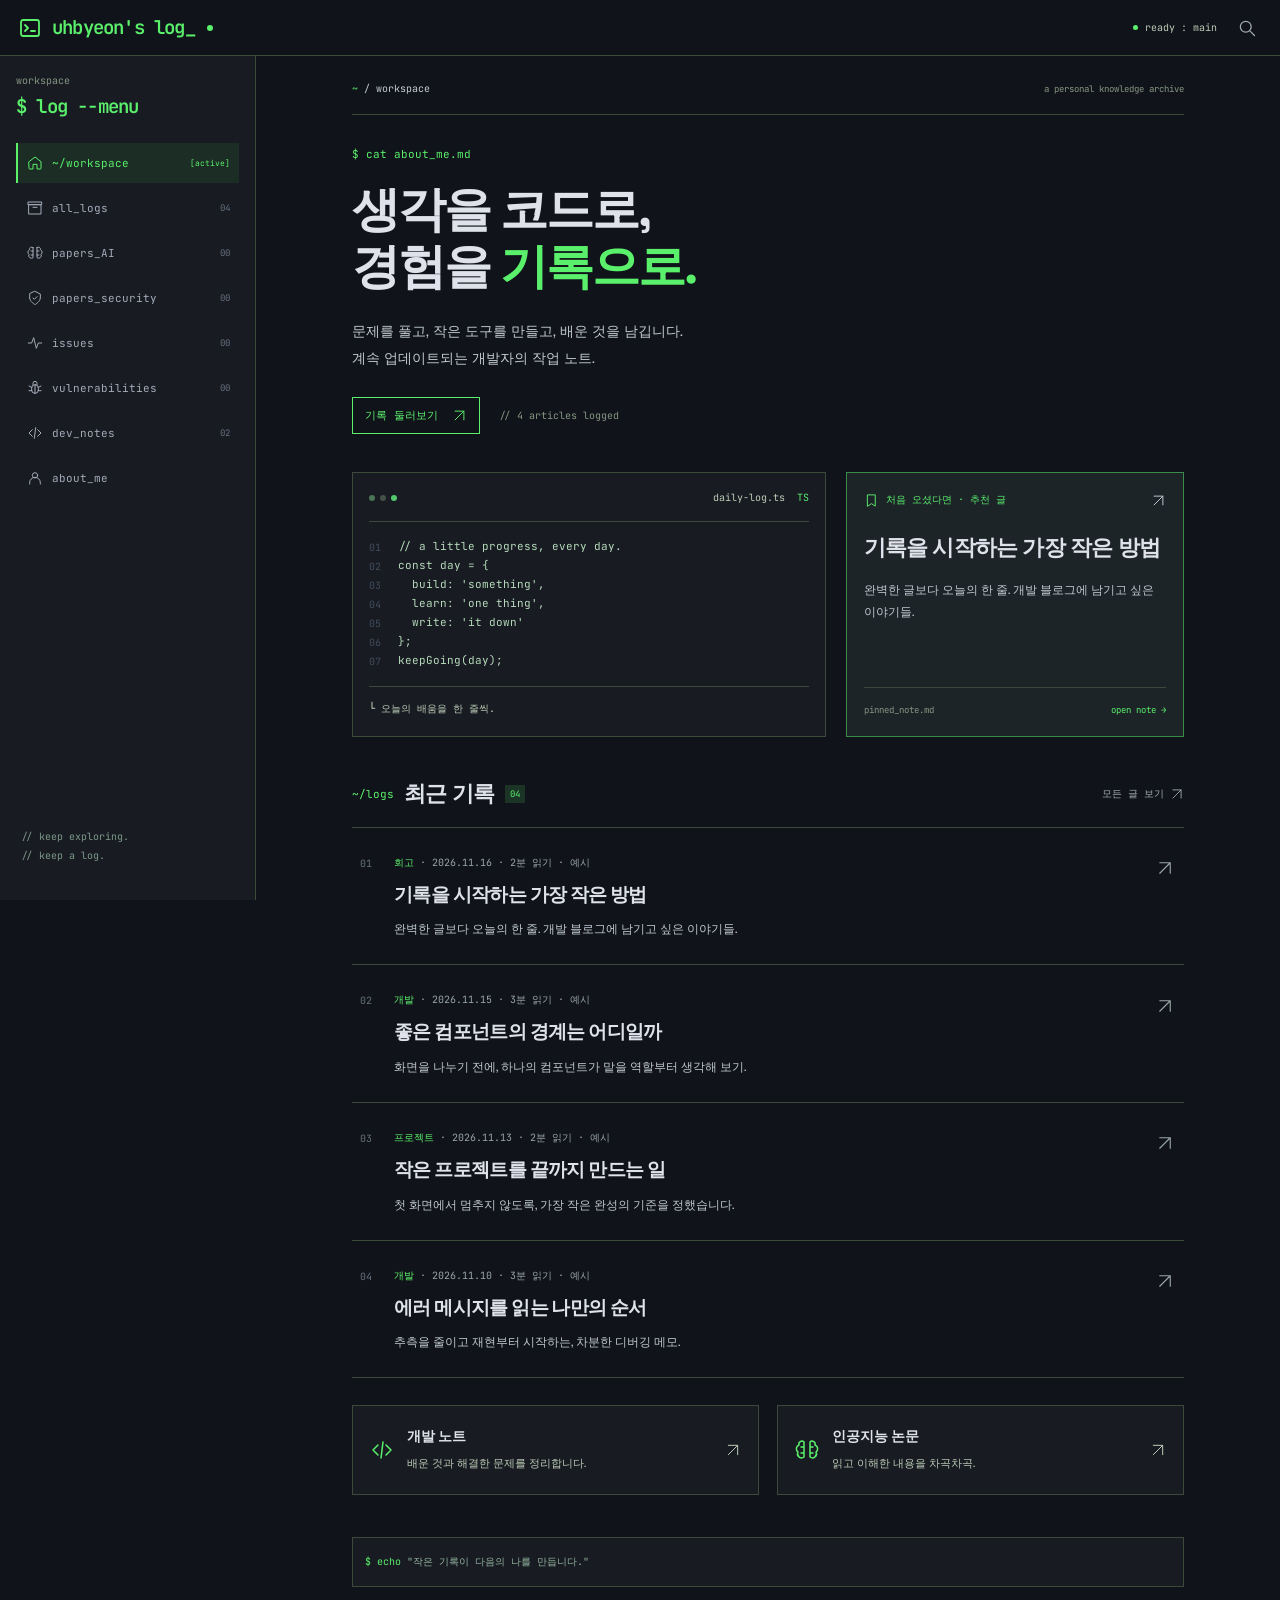
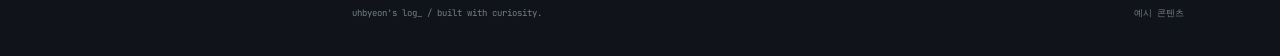
==== index.html @ 0d73235e "Publish uhbyeon's log_ responsive GitHub Pages blog" ====
<!doctype html>
<html lang="ko"><head><meta charset="utf-8"><meta name="viewport" content="width=device-width,initial-scale=1,viewport-fit=cover"><meta name="description" content="~/workspace — uhbyeon&#x27;s log_"><meta name="theme-color" content="#10141a"><title>uhbyeon&#x27;s log_ · ~/workspace</title><link rel="icon" href="./favicon.ico?v=4" sizes="any"><link rel="icon" type="image/png" sizes="32x32" href="./favicon-32.png?v=4"><link rel="icon" type="image/svg+xml" href="./favicon.svg?v=4"><link rel="apple-touch-icon" sizes="180x180" href="./apple-touch-icon.png?v=4"><link rel="preconnect" href="https://fonts.googleapis.com"><link rel="preconnect" href="https://fonts.gstatic.com" crossorigin><link href="https://fonts.googleapis.com/css2?family=Geist:wght@300;400;500;600&amp;family=JetBrains+Mono:wght@400;500;600;700&amp;family=Space+Grotesk:wght@500;600;700&amp;display=swap" rel="stylesheet"><link href="./styles.css?v=2691f4b1" rel="stylesheet"><script src="./script.js?v=f3b0d1a0" defer></script></head>
<body class="view-default" data-prefix="./"><a class="skip-link" href="#main">본문으로 건너뛰기</a><header class="site-header"><div class="header-identity"><a class="brand" href="./index.html" aria-label="uhbyeon&#x27;s log_ 홈"><svg width="24" height="24" viewBox="0 0 24 24" fill="none" stroke="currentColor" stroke-width="1.5" stroke-linecap="round" stroke-linejoin="round" aria-hidden="true"><rect x="3" y="4" width="18" height="16" rx="2"/><path d="m7 9 3 3-3 3m6 0h4"/></svg><span>uhbyeon&#x27;s log<span class="brand-cursor">_</span></span><span class="brand-dot" aria-hidden="true"></span></a></div><div class="header-actions"><span class="header-status"><i></i>ready : main</span><a class="icon-button" href="./posts.html#search-input" aria-label="기록 검색"><svg width="20" height="20" viewBox="0 0 24 24" fill="none" stroke="currentColor" stroke-width="1.5" stroke-linecap="round" stroke-linejoin="round" aria-hidden="true"><circle cx="10.5" cy="10.5" r="6.5"/><path d="m16 16 5 5"/></svg></a><button class="icon-button menu-toggle" id="menu-toggle" aria-controls="sidebar" aria-expanded="false" aria-label="전체 메뉴 열기"><svg width="21" height="21" viewBox="0 0 24 24" fill="none" stroke="currentColor" stroke-width="1.5" stroke-linecap="round" stroke-linejoin="round" aria-hidden="true"><path d="M4 6h16M4 12h16M4 18h16"/></svg></button></div></header>
<button class="menu-backdrop" id="menu-backdrop" tabindex="-1" aria-label="전체 메뉴 닫기" hidden></button><aside class="sidebar" id="sidebar" aria-label="전체 탐색"><div class="sidebar-heading"><span>workspace</span><button class="icon-button drawer-close" aria-label="메뉴 닫기"><svg width="18" height="18" viewBox="0 0 24 24" fill="none" stroke="currentColor" stroke-width="1.5" stroke-linecap="round" stroke-linejoin="round" aria-hidden="true"><path d="m5 5 14 14M5 19 19 5"/></svg></button></div><p class="nav-command">$ log --menu</p><nav class="side-nav" aria-label="주 메뉴"><a href="./index.html" class="nav-item is-active" aria-current="page"><svg width="18" height="18" viewBox="0 0 24 24" fill="none" stroke="currentColor" stroke-width="1.5" stroke-linecap="round" stroke-linejoin="round" aria-hidden="true"><path d="m3 10 9-7 9 7v10a1 1 0 0 1-1 1h-5v-7H9v7H4a1 1 0 0 1-1-1z"/></svg><span class="nav-labels">~/workspace</span><span class="nav-badge">[active]</span></a><a href="./posts.html" class="nav-item"><svg width="18" height="18" viewBox="0 0 24 24" fill="none" stroke="currentColor" stroke-width="1.5" stroke-linecap="round" stroke-linejoin="round" aria-hidden="true"><path d="M3 7h18v14H3zM2 3h20v4H2zM9 11h6"/></svg><span class="nav-labels">all_logs</span><span class="nav-count">04</span></a><a href="./papers-ai.html" class="nav-item"><svg width="18" height="18" viewBox="0 0 24 24" fill="none" stroke="currentColor" stroke-width="1.5" stroke-linecap="round" stroke-linejoin="round" aria-hidden="true"><path d="M9 4a3 3 0 0 0-5 3 4 4 0 0 0-1 7 4 4 0 0 0 6 5V4zm6 0a3 3 0 0 1 5 3 4 4 0 0 1 1 7 4 4 0 0 1-6 5V4zM6 9h3m6 0h3M6 15h3m6 0h3"/></svg><span class="nav-labels">papers_AI</span><span class="nav-count">00</span></a><a href="./papers-security.html" class="nav-item"><svg width="18" height="18" viewBox="0 0 24 24" fill="none" stroke="currentColor" stroke-width="1.5" stroke-linecap="round" stroke-linejoin="round" aria-hidden="true"><path d="m12 2 8 4v6c0 5-8 10-8 10S4 17 4 12V6zM9 12l2 2 4-4"/></svg><span class="nav-labels">papers_security</span><span class="nav-count">00</span></a><a href="./issues.html" class="nav-item"><svg width="18" height="18" viewBox="0 0 24 24" fill="none" stroke="currentColor" stroke-width="1.5" stroke-linecap="round" stroke-linejoin="round" aria-hidden="true"><path d="M2 12h5l3-8 4 16 3-8h5"/></svg><span class="nav-labels">issues</span><span class="nav-count">00</span></a><a href="./vulnerabilities.html" class="nav-item"><svg width="18" height="18" viewBox="0 0 24 24" fill="none" stroke="currentColor" stroke-width="1.5" stroke-linecap="round" stroke-linejoin="round" aria-hidden="true"><rect x="7" y="7" width="10" height="13" rx="5"/><path d="M9 7V5a3 3 0 0 1 6 0v2M3 9l4 2m10 0 4-2M3 16h4m10 0h4M12 7v13"/></svg><span class="nav-labels">vulnerabilities</span><span class="nav-count">00</span></a><a href="./development.html" class="nav-item"><svg width="18" height="18" viewBox="0 0 24 24" fill="none" stroke="currentColor" stroke-width="1.5" stroke-linecap="round" stroke-linejoin="round" aria-hidden="true"><path d="m8 7-5 5 5 5m8-10 5 5-5 5m-3-13-2 16"/></svg><span class="nav-labels">dev_notes</span><span class="nav-count">02</span></a><a href="./about.html" class="nav-item"><svg width="18" height="18" viewBox="0 0 24 24" fill="none" stroke="currentColor" stroke-width="1.5" stroke-linecap="round" stroke-linejoin="round" aria-hidden="true"><circle cx="12" cy="8" r="4"/><path d="M4 21v-2a8 8 0 0 1 16 0v2"/></svg><span class="nav-labels">about_me</span></a></nav><div class="sidebar-footer"><p>// keep exploring.<br>// keep a log.</p></div></aside>
<div class="workspace"><main id="main" class="page-shell"><div class="page-path"><span><b>~</b> / workspace</span><span class="path-note">a personal knowledge archive</span></div><section class="hero"><p class="command">$ cat about_me.md</p><h1>생각을 코드로,<br>경험을 <span>기록으로.</span></h1><p class="hero-description">문제를 풀고, 작은 도구를 만들고, 배운 것을 남깁니다.<br>계속 업데이트되는 개발자의 작업 노트.</p><div class="hero-links"><a class="terminal-button" href="./posts.html">기록 둘러보기 <svg width="15" height="15" viewBox="0 0 24 24" fill="none" stroke="currentColor" stroke-width="1.5" stroke-linecap="round" stroke-linejoin="round" aria-hidden="true"><path d="M5 19 19 5M5 5h14v14"/></svg></a><span>// 4 articles logged</span></div></section><div class="home-panels"><div class="daily-log"><div class="code-frame"><div class="code-bar"><span class="window-dots" aria-hidden="true"><i></i><i></i><i></i></span><span>daily-log.ts</span><span class="code-language">TS</span></div><div class="code-content"><span class="line-numbers" aria-hidden="true">01
02
03
04
05
06
07</span><pre tabindex="0"><code id="daily-code">// a little progress, every day.
const day = {
  build: &#x27;something&#x27;,
  learn: &#x27;one thing&#x27;,
  write: &#x27;it down&#x27;
};
keepGoing(day);</code></pre></div></div><p>└ 오늘의 배움을 한 줄씩.</p></div><a class="pinned-note" href="./posts/start.html"><div class="pin-eyebrow"><svg width="15" height="15" viewBox="0 0 24 24" fill="none" stroke="currentColor" stroke-width="1.5" stroke-linecap="round" stroke-linejoin="round" aria-hidden="true"><path d="M6 3h12v18l-6-4-6 4z"/></svg> 처음 오셨다면 · 추천 글 <svg width="15" height="15" viewBox="0 0 24 24" fill="none" stroke="currentColor" stroke-width="1.5" stroke-linecap="round" stroke-linejoin="round" aria-hidden="true"><path d="M5 19 19 5M5 5h14v14"/></svg></div><h2>기록을 시작하는 가장 작은 방법</h2><p>완벽한 글보다 오늘의 한 줄. 개발 블로그에 남기고 싶은 이야기들.</p><footer><span>pinned_note.md</span><span>open note →</span></footer></a></div><section class="recent-logs" id="recent-logs"><header class="section-heading"><div><span>~/logs</span><h2>최근 기록</h2><small>04</small></div><a href="./posts.html">모든 글 보기 <svg width="14" height="14" viewBox="0 0 24 24" fill="none" stroke="currentColor" stroke-width="1.5" stroke-linecap="round" stroke-linejoin="round" aria-hidden="true"><path d="M5 19 19 5M5 5h14v14"/></svg></a></header><article class="log-row"><span class="row-number">01</span><div><div class="post-meta"><a href="./posts.html">회고</a><span>·</span><time datetime="2026-11-16">2026.11.16</time><span>· 2분 읽기 · 예시</span></div><h3><a href="./posts/start.html">기록을 시작하는 가장 작은 방법</a></h3><p>완벽한 글보다 오늘의 한 줄. 개발 블로그에 남기고 싶은 이야기들.</p></div><a class="row-arrow" href="./posts/start.html" aria-label="기록을 시작하는 가장 작은 방법 읽기"><svg width="18" height="18" viewBox="0 0 24 24" fill="none" stroke="currentColor" stroke-width="1.5" stroke-linecap="round" stroke-linejoin="round" aria-hidden="true"><path d="M5 19 19 5M5 5h14v14"/></svg></a></article><article class="log-row"><span class="row-number">02</span><div><div class="post-meta"><a href="./development.html">개발</a><span>·</span><time datetime="2026-11-15">2026.11.15</time><span>· 3분 읽기 · 예시</span></div><h3><a href="./posts/components.html">좋은 컴포넌트의 경계는 어디일까</a></h3><p>화면을 나누기 전에, 하나의 컴포넌트가 맡을 역할부터 생각해 보기.</p></div><a class="row-arrow" href="./posts/components.html" aria-label="좋은 컴포넌트의 경계는 어디일까 읽기"><svg width="18" height="18" viewBox="0 0 24 24" fill="none" stroke="currentColor" stroke-width="1.5" stroke-linecap="round" stroke-linejoin="round" aria-hidden="true"><path d="M5 19 19 5M5 5h14v14"/></svg></a></article><article class="log-row"><span class="row-number">03</span><div><div class="post-meta"><a href="./posts.html">프로젝트</a><span>·</span><time datetime="2026-11-13">2026.11.13</time><span>· 2분 읽기 · 예시</span></div><h3><a href="./posts/small-project.html">작은 프로젝트를 끝까지 만드는 일</a></h3><p>첫 화면에서 멈추지 않도록, 가장 작은 완성의 기준을 정했습니다.</p></div><a class="row-arrow" href="./posts/small-project.html" aria-label="작은 프로젝트를 끝까지 만드는 일 읽기"><svg width="18" height="18" viewBox="0 0 24 24" fill="none" stroke="currentColor" stroke-width="1.5" stroke-linecap="round" stroke-linejoin="round" aria-hidden="true"><path d="M5 19 19 5M5 5h14v14"/></svg></a></article><article class="log-row"><span class="row-number">04</span><div><div class="post-meta"><a href="./development.html">개발</a><span>·</span><time datetime="2026-11-10">2026.11.10</time><span>· 3분 읽기 · 예시</span></div><h3><a href="./posts/debugging.html">에러 메시지를 읽는 나만의 순서</a></h3><p>추측을 줄이고 재현부터 시작하는, 차분한 디버깅 메모.</p></div><a class="row-arrow" href="./posts/debugging.html" aria-label="에러 메시지를 읽는 나만의 순서 읽기"><svg width="18" height="18" viewBox="0 0 24 24" fill="none" stroke="currentColor" stroke-width="1.5" stroke-linecap="round" stroke-linejoin="round" aria-hidden="true"><path d="M5 19 19 5M5 5h14v14"/></svg></a></article></section><div class="topic-grid"><a href="./development.html"><svg width="24" height="24" viewBox="0 0 24 24" fill="none" stroke="currentColor" stroke-width="1.5" stroke-linecap="round" stroke-linejoin="round" aria-hidden="true"><path d="m8 7-5 5 5 5m8-10 5 5-5 5m-3-13-2 16"/></svg><div><h2>개발 노트</h2><p>배운 것과 해결한 문제를 정리합니다.</p></div><svg width="16" height="16" viewBox="0 0 24 24" fill="none" stroke="currentColor" stroke-width="1.5" stroke-linecap="round" stroke-linejoin="round" aria-hidden="true"><path d="M5 19 19 5M5 5h14v14"/></svg></a><a href="./papers-ai.html"><svg width="24" height="24" viewBox="0 0 24 24" fill="none" stroke="currentColor" stroke-width="1.5" stroke-linecap="round" stroke-linejoin="round" aria-hidden="true"><path d="M9 4a3 3 0 0 0-5 3 4 4 0 0 0-1 7 4 4 0 0 0 6 5V4zm6 0a3 3 0 0 1 5 3 4 4 0 0 1 1 7 4 4 0 0 1-6 5V4zM6 9h3m6 0h3M6 15h3m6 0h3"/></svg><div><h2>인공지능 논문</h2><p>읽고 이해한 내용을 차곡차곡.</p></div><svg width="16" height="16" viewBox="0 0 24 24" fill="none" stroke="currentColor" stroke-width="1.5" stroke-linecap="round" stroke-linejoin="round" aria-hidden="true"><path d="M5 19 19 5M5 5h14v14"/></svg></a></div><footer class="page-footer"><p><span>$ echo</span> "작은 기록이 다음의 나를 만듭니다."</p><div><span>uhbyeon&#x27;s log_ / built with curiosity.</span><span>예시 콘텐츠</span></div></footer></main></div><nav class="bottom-nav" aria-label="모바일 주 메뉴"><a href="./index.html" class="is-active" aria-current="page"><svg width="20" height="20" viewBox="0 0 24 24" fill="none" stroke="currentColor" stroke-width="1.5" stroke-linecap="round" stroke-linejoin="round" aria-hidden="true"><path d="m3 10 9-7 9 7v10a1 1 0 0 1-1 1h-5v-7H9v7H4a1 1 0 0 1-1-1z"/></svg><span>~/workspace</span></a><a href="./posts.html" class=""><svg width="20" height="20" viewBox="0 0 24 24" fill="none" stroke="currentColor" stroke-width="1.5" stroke-linecap="round" stroke-linejoin="round" aria-hidden="true"><path d="M3 7h18v14H3zM2 3h20v4H2zM9 11h6"/></svg><span>all_logs</span></a><a href="./development.html" class=""><svg width="20" height="20" viewBox="0 0 24 24" fill="none" stroke="currentColor" stroke-width="1.5" stroke-linecap="round" stroke-linejoin="round" aria-hidden="true"><path d="m8 7-5 5 5 5m8-10 5 5-5 5m-3-13-2 16"/></svg><span>dev_notes</span></a><a href="./about.html" class=""><svg width="20" height="20" viewBox="0 0 24 24" fill="none" stroke="currentColor" stroke-width="1.5" stroke-linecap="round" stroke-linejoin="round" aria-hidden="true"><circle cx="12" cy="8" r="4"/><path d="M4 21v-2a8 8 0 0 1 16 0v2"/></svg><span>about_me</span></a></nav><p id="interaction-status" class="sr-only" role="status" aria-live="polite"></p></body></html>
---- styles.css ----
:root{--bg:#10141a;--panel:#181c22;--panel-high:#1c2026;--code:#0a0e14;--line:#3d4a3b;--text:#dfe2eb;--muted:#bccbb6;--soft:#869582;--green:#5bf06c;--green-dim:#1b3329;--rail:256px;--header:56px;--mono:"JetBrains Mono",Consolas,monospace;--sans:"Geist","Malgun Gothic",system-ui,sans-serif;--display:"Space Grotesk","Malgun Gothic",sans-serif;color-scheme:dark;font-family:var(--sans)}
*{box-sizing:border-box}html{scroll-behavior:smooth;scroll-padding-top:80px}body{margin:0;background:var(--bg);color:var(--text);font-size:14px;word-break:keep-all;-webkit-font-smoothing:antialiased}a{color:inherit;text-decoration:none}a:hover{color:var(--green)}button,input{font:inherit}button{cursor:pointer;color:inherit}button,a,input{-webkit-tap-highlight-color:transparent}a:focus-visible,button:focus-visible,input:focus-visible,pre:focus-visible{outline:2px solid var(--green);outline-offset:4px}::selection{background:#285c42;color:#eaffef}[hidden]{display:none!important}svg{flex:none;vertical-align:middle}h1,h2,h3,p{margin-top:0}button{border-radius:0}
.site-header{height:var(--header);position:fixed;inset:0 0 auto;display:flex;align-items:center;justify-content:space-between;gap:15px;padding:0 18px;background:var(--bg);border-bottom:1px solid var(--line);z-index:50}.brand{display:flex;align-items:center;gap:10px;color:var(--green);font:600 19px var(--mono);letter-spacing:-.8px;white-space:nowrap}.brand>svg{width:24px;height:24px;stroke-width:1.8}.brand-dot,.header-status i{display:block;width:6px;height:6px;border-radius:50%;background:var(--green)}.brand-dot{margin-left:2px;animation:brand-dot-blink 2s ease-in-out infinite}.header-actions{display:flex;align-items:center;gap:15px}.header-status{font:10px var(--mono);color:var(--muted);display:flex;align-items:center;gap:7px}.header-status i{width:5px;height:5px}.icon-button{display:inline-flex;align-items:center;justify-content:center;width:30px;height:32px;border:0;background:transparent;color:#a3adae}.icon-button:hover{color:var(--green);background:#1d2827}.menu-toggle,.drawer-close{display:none}
.sidebar{position:fixed;inset:var(--header) auto 0 0;width:var(--rail);background:var(--panel);border-right:1px solid var(--line);padding:18px 16px;display:flex;flex-direction:column;overflow-y:auto;z-index:40}.sidebar-heading{display:flex;align-items:center;justify-content:space-between;font:10px var(--mono);color:var(--soft)}.nav-command{font:600 19px var(--mono);color:var(--green);margin:7px 0 24px;letter-spacing:-.8px}.side-nav{display:flex;flex-direction:column;gap:5px}.nav-item{display:flex;align-items:center;gap:9px;min-height:40px;padding:10px 9px;border-left:2px solid transparent;color:#a3aab8;font:11px var(--mono)}.nav-item:hover{background:#1e2829;color:#d1e9d8}.nav-item.is-active{border-left-color:var(--green);color:var(--green);background:#1b2d25}.nav-item>svg{width:16px;height:16px}.nav-labels{white-space:nowrap;min-width:0}.nav-count,.nav-badge{font:9px var(--mono);color:#697282;margin-left:auto}.nav-badge{color:var(--green);font-size:8px}.sidebar-footer{margin-top:auto;padding:35px 5px 0;font:10px/1.9 var(--mono);color:#667064}.sidebar-footer>p{color:#7c9888;margin-bottom:17px}.sidebar-footer>span{font:10px var(--sans);color:var(--soft)}.menu-backdrop{position:fixed;inset:var(--header) 0 0;background:#0009;border:0;z-index:35}.workspace{margin-left:var(--rail);padding-top:var(--header);min-height:100vh}.page-shell{width:100%;max-width:896px;margin-inline:auto;padding:24px 32px 35px;min-width:0}.page-path{display:flex;align-items:center;justify-content:space-between;gap:20px;border-bottom:1px solid var(--line);padding-bottom:16px;margin-bottom:30px;font:10px/1.8 var(--mono);color:#c6ccd6}.page-path b{color:var(--green);font-weight:400}.path-note{font-size:9px;color:var(--soft);white-space:nowrap}.bottom-nav{display:none}.command{font:11px/1.8 var(--mono);color:var(--green);margin:0 0 14px}.terminal-button{display:inline-flex;justify-content:center;align-items:center;gap:14px;font:11px/1.5 var(--mono);color:var(--green);border:1px solid var(--green);padding:9px 12px;background:transparent}.terminal-button:hover{background:#183225}.hero{margin-bottom:38px}.hero .command{margin-bottom:16px}.hero h1{font-family:var(--display);font-size:48px;line-height:1.2;font-weight:700;letter-spacing:-2px;margin-bottom:22px}.hero h1>span{color:var(--green)}.hero-description{font-size:14px;line-height:1.9;color:#c1c8d0;margin-bottom:26px}.hero-links{display:flex;align-items:center;gap:19px;flex-wrap:wrap}.hero-links>span{font:10px var(--mono);color:var(--soft)}.home-panels{display:grid;grid-template-columns:1.4fr 1fr;gap:20px;margin-bottom:42px}.daily-log{background:var(--panel);border:1px solid var(--line);padding:14px 16px 0;min-width:0}.daily-log .code-frame{border:0;margin:0;background:transparent}.daily-log .code-bar{padding:0 0 12px;background:none}.daily-log .code-content{background:none;padding:15px 0}.daily-log>p{font:10px/1.8 var(--mono);color:var(--muted);border-top:1px solid var(--line);padding:13px 0;margin:0}.pinned-note{display:flex;flex-direction:column;min-width:0;min-height:265px;background:#1c2428;border:1px solid #5bf06c80;padding:20px 17px}.pinned-note:hover{border-color:var(--green);background:#1b2b25}.pin-eyebrow{display:flex;align-items:center;gap:7px;font:10px var(--mono);color:var(--green);margin-bottom:24px}.pin-eyebrow>svg:last-child{margin-left:auto;color:#cbd1d9}.pinned-note h2{font:600 22px/1.45 var(--display);letter-spacing:-.8px;margin-bottom:15px}.pinned-note>p{font-size:12px;line-height:1.9;color:#bec8ce;margin-bottom:22px}.pinned-note footer{display:flex;align-items:center;justify-content:space-between;gap:8px;margin-top:auto;padding-top:16px;border-top:1px solid var(--line);font:9px var(--mono);color:var(--soft)}.pinned-note footer>span:last-child{color:var(--green)}
.code-frame{border:1px solid var(--line);background:var(--code);min-width:0;margin:18px 0}.code-bar{display:flex;align-items:center;gap:12px;border-bottom:1px solid var(--line);background:#1b2027;padding:10px 12px;font:10px var(--mono);color:var(--muted);min-height:35px}.code-bar>span:nth-child(2){margin-left:auto}.window-dots{display:inline-flex;gap:5px;flex:none}.window-dots i{display:block;width:6px;height:6px;border-radius:50%;background:#465247}.window-dots i:first-child{background:#4b7554}.window-dots i:last-child{background:#51c86b}.code-language{color:var(--green)}.code-content{display:flex;gap:17px;padding:15px 13px;background:var(--code);min-width:0}.line-numbers{white-space:pre;user-select:none;color:#414c5b;font:10px/1.9 var(--mono);padding-top:1px;text-align:right;flex:none}.code-content pre{overflow:auto;margin:0;min-width:0;flex:1;color:#a8e2b6;font:11px/1.73 var(--mono);tab-size:2}.code-content code{font:inherit;white-space:pre}.daily-log .code-content pre{color:#b6dabb}.copy-button{margin-left:auto;padding:3px 6px;display:inline-flex;align-items:center;gap:4px;border:1px solid var(--line);color:#b7c1ca;background:transparent;font:9px var(--mono)}.copy-button:hover{color:var(--green);border-color:var(--green)}
.section-heading{display:flex;align-items:center;justify-content:space-between;gap:16px;padding-bottom:18px;border-bottom:1px solid var(--line)}.section-heading>div{display:flex;align-items:center;gap:10px}.section-heading>div>span{font:11px var(--mono);color:var(--green)}.section-heading h2{font:600 22px var(--display);letter-spacing:-.7px;margin:0}.section-heading small{font:9px var(--mono);color:var(--green);padding:3px 5px;background:#1b3426}.section-heading>a{display:flex;align-items:center;gap:6px;font:10px var(--mono);color:#a4adb8;white-space:nowrap}.log-row{display:grid;grid-template-columns:24px minmax(0,1fr) 20px;gap:10px;padding:26px 8px 24px;border-bottom:1px solid var(--line)}.row-number{padding-top:3px;color:#65707c;font:10px var(--mono)}.post-meta{display:flex;align-items:center;gap:6px;flex-wrap:wrap;font:10px/1.8 var(--mono);color:#9ba4af}.post-meta>a,.post-meta>b{color:var(--green);font-weight:400}.log-row h3{font-size:19px;font-weight:600;letter-spacing:-.6px;line-height:1.5;margin:9px 0}.log-row h3>a:hover{text-decoration:underline;text-underline-offset:5px}.log-row p{font-size:12px;line-height:1.85;color:#c0c7d0;margin-bottom:0}.row-arrow{margin-top:4px;color:#9aa8a7}.topic-grid{display:grid;grid-template-columns:1fr 1fr;gap:18px;margin-top:27px}.topic-grid>a{display:flex;align-items:center;gap:13px;min-width:0;padding:20px 17px;border:1px solid var(--line);background:var(--panel)}.topic-grid>a:hover{border-color:#5bf06c80}.topic-grid>a>svg:first-child{color:var(--green)}.topic-grid>a>svg:last-child{margin-left:auto;color:var(--muted)}.topic-grid h2{font-size:14px;line-height:1.5;margin:0 0 7px}.topic-grid p{font-size:11px;line-height:1.8;color:var(--muted);margin:0}.page-footer{margin-top:42px}.page-footer>p{font:10px/1.8 var(--mono);padding:15px 12px;background:var(--panel);border:1px solid var(--line);color:#95b39f;margin-bottom:18px;overflow-wrap:anywhere}.page-footer>p>span{color:var(--green)}.page-footer>div{display:flex;justify-content:space-between;gap:12px;color:#737d8b;font:9px/1.8 var(--mono)}
.archive-topline{display:flex;align-items:center;justify-content:space-between;gap:18px;padding-bottom:18px;border-bottom:1px solid var(--line);font:11px var(--mono);color:var(--green);margin-bottom:30px}.archive-topline b{font-weight:500}.archive-topline small{display:inline-block;color:#a4b9ac;font:9px var(--mono);padding:4px 6px;border:1px solid var(--line);background:#1c2924;margin-left:9px}.search-box{display:flex;align-items:center;gap:7px;border:1px solid var(--line);padding:9px 10px;background:#090e14;color:var(--muted);width:260px;min-width:0}.search-box:focus-within{border-color:var(--green)}.search-box input{width:100%;min-width:0;border:0;background:none;color:var(--text);font:10px/1.6 var(--mono)}.search-box input::placeholder{color:#687080}.page-intro{margin:0 0 27px}.page-intro .command{margin-bottom:11px}.page-intro h1{font:600 30px/1.4 var(--display);letter-spacing:-.9px;margin-bottom:12px}.page-intro h1>span{color:var(--green)}.page-intro>p:last-child:not(.command){font-size:13px;line-height:1.9;color:#bec5d0;margin-bottom:0}.filter-strip{display:flex;gap:8px;overflow-x:auto;padding:0 0 16px;scrollbar-width:thin;scrollbar-color:#34533f transparent}.filter-button,.quick-commands button{border:1px solid var(--line);padding:7px 10px;font:10px var(--mono);background:transparent;color:#a5aebb;white-space:nowrap;flex:none}.filter-button:hover,.quick-commands button:hover{border-color:var(--green);color:var(--green)}.filter-button.is-active{border-color:var(--green);background:#1b3426;color:var(--green)}.list-summary{display:flex;justify-content:space-between;gap:12px;font:10px var(--mono);color:#727e8b;padding:5px 0 20px}.list-summary b{font-weight:400;color:var(--green)}.archive-cards{display:flex;flex-direction:column;gap:18px}.archive-card{border:1px solid var(--line);background:var(--panel);padding:18px;min-width:0}.archive-card>header{display:flex;align-items:center;gap:9px;flex-wrap:wrap;font:10px var(--mono);color:#8c96a2;margin-bottom:13px}.archive-card>header time{margin-left:auto;color:#6f7b87;font-size:9px}.tag{display:inline-block;font:10px/1.5 var(--mono);color:var(--green);background:#192d22;border:1px solid #34543e;padding:2px 6px}.archive-card h2{font:600 21px/1.45 var(--display);letter-spacing:-.5px;margin-bottom:17px}.archive-card .code-frame{margin:0 0 14px}.card-note{padding:10px 12px;border:1px solid var(--line);background:#20262b;color:#b3c3ba;font-size:12px;line-height:1.8;margin-bottom:14px}.card-note>span{color:var(--green);font-family:var(--mono)}.archive-card>footer{display:flex;align-items:center;justify-content:space-between;gap:15px;font:9px var(--mono);color:#818d99}.archive-card>footer a{color:var(--green);white-space:nowrap}.archive-card>footer a svg{margin-left:5px}.search-empty{border:1px solid var(--line);padding:38px 20px;text-align:center;color:var(--muted);font-size:13px;line-height:1.9}.empty-library{padding:40px 26px;background:var(--panel);border:1px solid var(--line);margin:0 0 10px}.empty-library h2{font:500 23px/1.5 var(--display);letter-spacing:-.5px}.empty-library>p:not(.command){font-size:13px;line-height:1.8;color:var(--muted);margin-bottom:26px}
.profile-terminal{border:1px solid var(--line);background:var(--bg)}.profile-terminal>.code-bar{justify-content:space-between;background:var(--panel);padding:12px 16px}.profile-terminal>.code-bar>span:nth-child(2){margin-left:0;color:#a9b7ab}.terminal-screen{padding:20px;max-height:570px;height:57vh;min-height:330px;overflow-y:auto;overscroll-behavior:contain;font:11px/1.8 var(--mono);scrollbar-color:#304d3d var(--bg);scrollbar-width:thin}.cli-welcome{border-left:2px solid var(--green);padding-left:12px;color:#b1bac7;margin-bottom:23px}.cli-welcome strong{font-weight:500;color:var(--text)}.cli-welcome p{font-size:10px;color:var(--muted);margin:7px 0 0}.cli-entry{margin-bottom:27px}.cli-entry .command{margin-bottom:10px}.cli-answer{color:#a9c5b4;padding-left:13px;border-left:1px solid var(--line);margin-bottom:0;white-space:pre-wrap;overflow-wrap:anywhere}.profile-json{background:var(--code);border:1px solid var(--line);padding:19px 16px;color:#a6e4b7;font:11px/1.9 var(--mono);margin:0;white-space:pre-wrap;overflow-wrap:anywhere}.topic-tokens{display:flex;flex-wrap:wrap;gap:9px}.topic-token{display:inline-flex;align-items:center;gap:8px;padding:9px 11px;background:#171e24;border:1px solid var(--line);color:#c3cfca;font:10px var(--mono)}.topic-token>svg{color:var(--green)}.topic-token:hover{border-color:var(--green)}.quick-commands{display:flex;flex-wrap:wrap;gap:7px;padding:14px 17px;border-top:1px solid var(--line);background:var(--panel)}.quick-commands button{font-size:9px;padding:6px 8px;background:#0b1118}.cli-form{display:flex;align-items:center;gap:11px;padding:15px 17px;border-top:1px solid var(--line);background:#0a1016;font:12px var(--mono);color:var(--green)}.cli-form:focus-within{box-shadow:inset 0 0 0 1px #5bf06c66}.cli-form input{min-width:0;width:100%;border:0;background:none;color:var(--text);font:11px var(--mono);padding:5px 0}.cli-form button{border:0;background:none;color:var(--green);font:10px var(--mono);white-space:nowrap;padding:5px}.cli-form input::placeholder{color:#52605e}.terminal-hint{color:#737e89;font:9px/1.8 var(--mono);margin:15px 0}.cli-output-link{display:block;color:var(--green);margin:8px 0 0 12px;font:11px/1.8 var(--mono)}
.back-link{display:inline-flex;align-items:center;gap:12px;border:1px solid var(--line);padding:7px 10px;font:10px var(--mono);color:var(--green);margin-bottom:26px}.back-link>span{color:var(--soft);font-family:var(--sans)}.article-heading .command{margin-bottom:12px}.article-heading h1{font:600 38px/1.35 var(--display);letter-spacing:-1.3px;margin:17px 0 23px}.article-meta{display:flex;gap:15px;align-items:center;flex-wrap:wrap;font:10px/1.8 var(--mono);color:#9ca8b3;border-top:1px solid var(--line);padding:15px 0;border-bottom:1px solid var(--line)}.article-meta b{font-weight:500;color:var(--green)}.article-toc{background:var(--panel);border:1px solid var(--line);padding:17px 19px;margin:28px 0 36px}.article-toc>div{display:flex;justify-content:space-between;align-items:center;gap:20px;padding-bottom:12px;border-bottom:1px solid var(--line);margin-bottom:11px}.article-toc>div>span{display:flex;align-items:center;gap:8px;font:10px var(--mono);color:var(--green)}.article-toc small{font:9px var(--mono);color:var(--soft);white-space:nowrap}.article-toc>a{display:block;font-size:12px;line-height:1.9;color:#b7c8ba;padding:4px 0}.article-toc>a>span{font:10px var(--mono);color:#768d7c;margin-right:7px}.article-body{min-width:0}.article-body>p{font-size:15px;line-height:2.05;letter-spacing:-.1px;color:#cbd0d9;margin:0 0 25px;overflow-wrap:anywhere}.article-body h2{font-size:23px;font-weight:600;line-height:1.6;letter-spacing:-.7px;margin:37px 0 20px;scroll-margin-top:80px}.article-body h2>span{font:12px var(--mono);color:var(--green);margin-right:8px}.article-body .code-content pre{font-size:12px;line-height:1.8}.article-body .line-numbers{font-size:11px;line-height:1.96}.article-tags{display:flex;gap:12px;flex-wrap:wrap;padding-top:23px;margin-top:35px;border-top:1px solid var(--line);font:10px var(--mono);color:var(--green)}.article-tags>span{color:var(--soft)}.post-navigation{display:grid;grid-template-columns:1fr 1fr;gap:18px;margin-top:32px}.post-navigation>a{border:1px solid var(--line);background:var(--panel);padding:18px;min-width:0}.post-navigation>a>span{font:9px var(--mono);color:var(--green)}.post-navigation h3{font-size:14px;line-height:1.8;font-weight:500;margin:12px 0 0}.post-navigation>a:hover{border-color:var(--green)}
.timeline-command{padding:17px;background:var(--panel);border:1px solid var(--line);margin:0 0 27px;border-left:2px solid var(--green);font:11px/1.8 var(--mono);color:#a8b5b1}.timeline-command .command{font-weight:600;margin-bottom:12px}.timeline-command>p:not(.command){margin-bottom:10px}.timeline-command b{color:var(--green);font-weight:500}.timeline-command p>span{margin:0 13px;color:var(--soft)}.timeline-command>small{font:10px var(--sans);color:var(--soft)}.timeline-list{display:flex;flex-direction:column;gap:20px;position:relative;padding-left:18px;border-left:1px solid #365743;margin-top:12px}.timeline-entry{position:relative;border:1px solid var(--line);background:var(--panel);padding:18px}.timeline-entry:before{content:"";position:absolute;width:7px;height:7px;background:var(--green);border:2px solid var(--bg);left:-23px;top:24px;border-radius:50%}.timeline-entry h2{font-size:20px;line-height:1.5;letter-spacing:-.6px;margin:13px 0}.timeline-entry>p{font-size:13px;line-height:1.9;color:#c1c9d1;margin-bottom:18px}.timeline-entry>footer{display:flex;gap:12px;justify-content:space-between;border-top:1px solid var(--line);padding-top:13px;font:9px/1.8 var(--mono);color:#7e9188}.timeline-entry>footer a{color:#a1c3ad;white-space:nowrap}
.skip-link{position:fixed;z-index:100;top:8px;left:10px;padding:12px;background:var(--green);color:var(--bg);transform:translateY(-150%);font-size:12px}.skip-link:focus{transform:translateY(0)}.sr-only{position:absolute;width:1px;height:1px;padding:0;margin:-1px;overflow:hidden;clip:rect(0,0,0,0);white-space:nowrap;border:0}
@media(max-width:1100px) and (min-width:768px){.page-shell{padding-inline:24px}.hero h1{font-size:42px}.home-panels{grid-template-columns:1fr}.pinned-note{min-height:230px}.topic-grid{grid-template-columns:1fr}.archive-topline{flex-wrap:wrap}.search-box{width:100%}.article-heading h1{font-size:32px}}
@media(max-width:767px){:root{--rail:0px}.site-header{padding-inline:16px;gap:10px}.brand{font-size:15px;gap:7px;letter-spacing:-.6px}.brand>svg{width:21px;height:21px}.brand-dot{width:5px;height:5px;margin-left:0}.header-actions{gap:4px}.header-status{display:none}.icon-button{width:27px;height:31px}.menu-toggle,.drawer-close{display:inline-flex}.sidebar{top:var(--header);width:min(300px,85vw);transform:translateX(-100%);visibility:hidden;transition:transform .18s,visibility .18s;padding:20px 18px}.menu-open .sidebar{transform:translateX(0);visibility:visible}.menu-open{overflow:hidden}.sidebar-heading{font-size:11px}.nav-command{font-size:22px;margin-bottom:23px}.nav-item{font-size:12px;min-height:44px}.sidebar-footer{padding-top:25px}.workspace{margin:0}.page-shell{max-width:700px;padding:20px 16px calc(90px + env(safe-area-inset-bottom))}.page-path{font-size:10px;margin-bottom:26px;padding-bottom:15px}.path-note{display:none}.bottom-nav{position:fixed;inset:auto 0 0;height:calc(64px + env(safe-area-inset-bottom));padding:0 10px env(safe-area-inset-bottom);display:flex;align-items:stretch;justify-content:space-around;background:#181c22f8;border-top:1px solid var(--line);z-index:30}.bottom-nav>a{display:flex;flex-direction:column;align-items:center;justify-content:center;gap:7px;flex:1;min-width:0;padding:9px 2px 8px;border-top:2px solid transparent;margin-top:-1px;font:8px var(--mono);color:#a4b1b6}.bottom-nav>a.is-active{color:var(--green);border-top-color:var(--green)}.bottom-nav>a:hover{color:var(--green)}.bottom-nav svg{width:20px;height:20px}.hero{margin-bottom:30px}.hero .command{font-size:10px;margin-bottom:16px}.hero h1{font-size:34px;line-height:1.25;letter-spacing:-1.3px;margin-bottom:21px}.hero-description{font-size:12px;line-height:1.9;margin-bottom:23px}.hero-description br{display:none}.hero-links{gap:13px}.hero-links>span{font-size:9px}.terminal-button{font-size:10px;padding:9px 11px;gap:11px}.home-panels{grid-template-columns:1fr;gap:18px;margin-bottom:34px}.daily-log{padding:14px 14px 0}.code-content{gap:13px;padding:13px 10px}.code-content pre{font-size:10px;line-height:1.9}.line-numbers{font-size:9px;line-height:2.11}.code-bar{font-size:9px;padding:9px 10px;gap:9px}.window-dots i{width:5px;height:5px}.daily-log>p{font-size:9px}.pinned-note{min-height:235px;padding:19px 16px}.pin-eyebrow{font-size:9px;margin-bottom:20px}.pinned-note h2{font-size:23px}.pinned-note>p{font-size:12px}.pinned-note footer{font-size:9px}.section-heading{padding-bottom:16px;gap:9px}.section-heading>div{gap:7px}.section-heading>div>span{font-size:9px}.section-heading h2{font-size:19px}.section-heading small{font-size:8px;padding:2px 4px}.section-heading>a{font-size:8px;gap:4px}.log-row{grid-template-columns:19px minmax(0,1fr) 17px;gap:8px;padding:22px 0}.row-number{font-size:9px}.post-meta{font-size:9px;gap:5px}.log-row h3{font-size:17px;line-height:1.5;margin-block:9px}.log-row p{font-size:11px;line-height:1.9}.row-arrow>svg{width:15px;height:15px}.topic-grid{grid-template-columns:1fr;gap:14px;margin-top:23px}.topic-grid>a{padding:18px 16px}.topic-grid h2{font-size:14px}.topic-grid p{font-size:11px}.page-footer{margin-top:30px}.page-footer>p{font-size:9px;padding:13px 10px;line-height:1.9}.page-footer>div{font-size:8px;flex-wrap:wrap;gap:5px}.archive-topline{flex-wrap:wrap;gap:13px;padding-bottom:17px;margin-bottom:26px}.archive-topline>span{font-size:10px}.archive-topline small{font-size:8px;margin-left:6px}.search-box{width:100%;padding:9px}.search-box input{font-size:10px}.page-intro h1{font-size:26px;letter-spacing:-.8px;line-height:1.4}.page-intro>p:last-child:not(.command){font-size:12px;line-height:1.9}.page-intro .command{font-size:10px;overflow-wrap:anywhere}.filter-strip{gap:7px;padding-bottom:14px}.filter-button{font-size:9px;padding:7px 8px}.list-summary{font-size:9px;padding-bottom:16px}.archive-cards{gap:17px}.archive-card{padding:15px}.archive-card>header{font-size:9px;gap:7px}.archive-card>header time{font-size:8px}.archive-card h2{font-size:21px;line-height:1.45;margin-bottom:17px}.tag{font-size:9px;padding:2px 5px}.card-note{font-size:11px;padding:9px 10px;line-height:1.9}.archive-card>footer{font-size:8px}.copy-button{font-size:8px;padding:3px 5px}.copy-button>svg{width:11px;height:11px}.empty-library{padding:30px 21px}.empty-library h2{font-size:22px}.empty-library>p:not(.command){font-size:12px}.terminal-screen{padding:16px 12px;height:54vh;min-height:330px;font-size:10px}.profile-json{padding:15px 11px;font-size:10px}.cli-entry .command{font-size:10px}.cli-answer{font-size:10px}.cli-welcome{padding-left:9px}.cli-welcome p{font-size:9px}.topic-token{font-size:9px;padding:8px}.quick-commands{padding:12px;gap:7px}.quick-commands button{font-size:8px;padding:6px}.cli-form{padding:13px 12px;gap:9px}.cli-form input{font-size:10px}.cli-form button{font-size:9px}.terminal-hint{font-size:8px}.back-link{font-size:9px;margin-bottom:23px}.article-heading h1{font-size:29px;line-height:1.35;letter-spacing:-.9px;margin:16px 0 20px}.article-heading .command{font-size:9px;overflow-wrap:anywhere}.article-meta{font-size:9px;gap:9px;padding:13px 0;line-height:2}.article-toc{padding:15px 14px;margin:26px 0 33px}.article-toc>div{gap:10px}.article-toc>div>span{font-size:8px;gap:5px}.article-toc small{font-size:8px}.article-toc>a{font-size:11px;line-height:1.9;padding-block:5px}.article-toc>a>span{font-size:9px}.article-body>p{font-size:14px;line-height:2.05;margin-bottom:23px}.article-body h2{font-size:21px;line-height:1.5;letter-spacing:-.6px;margin:34px 0 21px}.article-body h2>span{font-size:11px;margin-right:6px}.article-body .code-content pre{font-size:10px;line-height:1.9}.article-body .line-numbers{font-size:9px;line-height:2.11}.article-tags{font-size:9px}.post-navigation{gap:13px;margin-top:28px}.post-navigation>a{padding:14px 12px}.post-navigation>a>span{font-size:8px}.post-navigation h3{font-size:12px;line-height:1.9}.timeline-command{padding:16px 13px;font-size:10px}.timeline-command .command{font-size:10px}.timeline-command>small{font-size:9px}.timeline-list{padding-left:13px;gap:17px}.timeline-entry{padding:15px 12px}.timeline-entry:before{left:-18px}.timeline-entry h2{font-size:19px}.timeline-entry>p{font-size:12px;line-height:1.9}.timeline-entry>footer{flex-wrap:wrap;gap:5px;font-size:8px}.timeline-entry .post-meta{font-size:8px}}
@media(max-width:359px){.brand{font-size:13px;gap:6px}.brand>svg{width:20px;height:20px}.hero h1{font-size:30px}.page-shell{padding-inline:13px}.site-header{padding-inline:13px}.article-heading h1{font-size:26px}.bottom-nav>a{font-size:7px}.section-heading h2{font-size:17px}.section-heading>div>span{font-size:8px}}
.profile-intro{margin-bottom:22px}.profile-intro h1{margin:0}
@media(max-width:767px){.profile-intro{margin-bottom:20px}.profile-terminal .terminal-screen{height:calc(100svh - 410px);min-height:220px}}
@keyframes brand-dot-blink{0%,100%{opacity:1}50%{opacity:.3}}
@media(prefers-reduced-motion:reduce){html{scroll-behavior:auto}.sidebar{transition:none}.brand-dot{animation:none;opacity:1}}

.header-identity{display:flex;align-items:center;gap:12px;min-width:0}.header-identity>.brand{flex:none}.header-actions{flex:none}
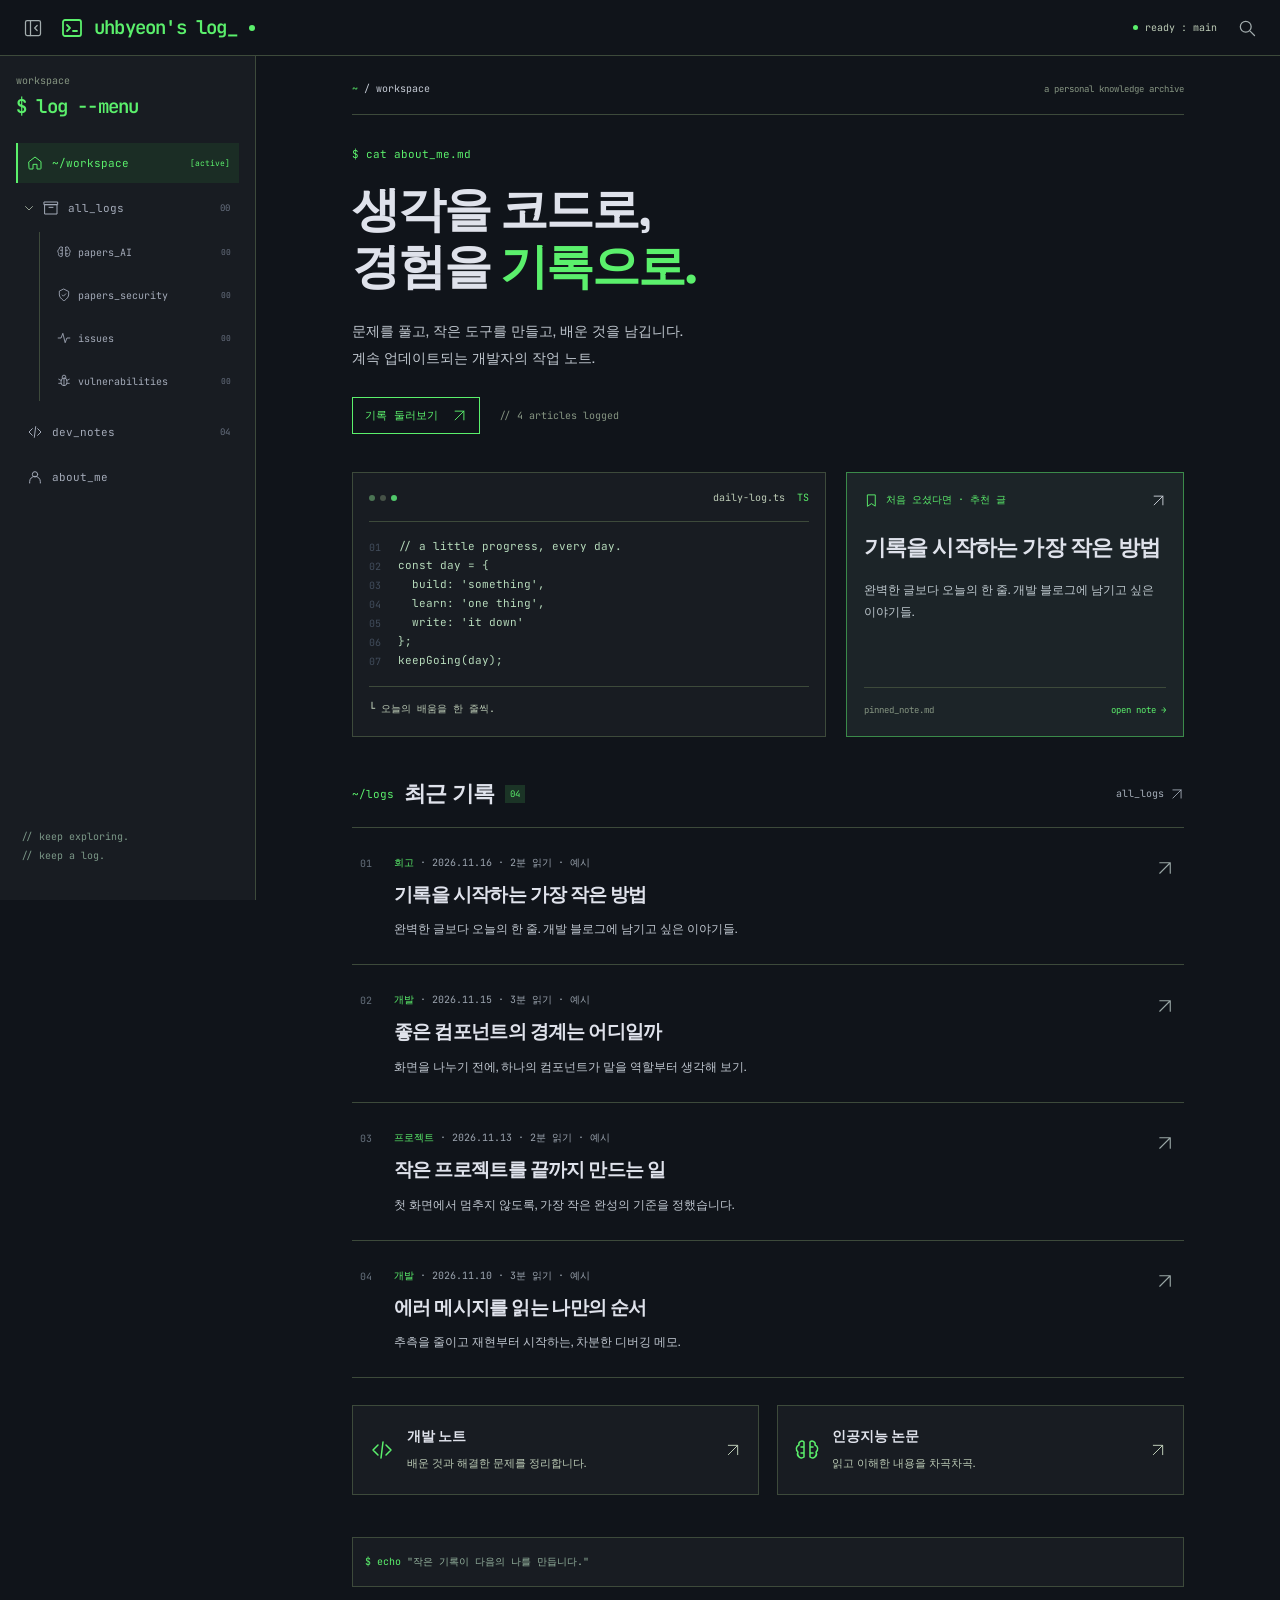
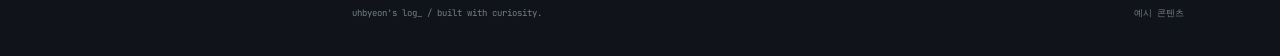
==== commit 475af2ac: "Group all_logs categories, add collapsible navigation, and introduce the blog" ====
--- a/index.html
+++ b/index.html
@@ -1,17 +1,17 @@
-<!doctype html>
-<html lang="ko"><head><meta charset="utf-8"><meta name="viewport" content="width=device-width,initial-scale=1,viewport-fit=cover"><meta name="description" content="~/workspace — uhbyeon&#x27;s log_"><meta name="theme-color" content="#10141a"><title>uhbyeon&#x27;s log_ · ~/workspace</title><link rel="icon" href="./favicon.ico?v=4" sizes="any"><link rel="icon" type="image/png" sizes="32x32" href="./favicon-32.png?v=4"><link rel="icon" type="image/svg+xml" href="./favicon.svg?v=4"><link rel="apple-touch-icon" sizes="180x180" href="./apple-touch-icon.png?v=4"><link rel="preconnect" href="https://fonts.googleapis.com"><link rel="preconnect" href="https://fonts.gstatic.com" crossorigin><link href="https://fonts.googleapis.com/css2?family=Geist:wght@300;400;500;600&amp;family=JetBrains+Mono:wght@400;500;600;700&amp;family=Space+Grotesk:wght@500;600;700&amp;display=swap" rel="stylesheet"><link href="./styles.css?v=2691f4b1" rel="stylesheet"><script src="./script.js?v=f3b0d1a0" defer></script></head>
-<body class="view-default" data-prefix="./"><a class="skip-link" href="#main">본문으로 건너뛰기</a><header class="site-header"><div class="header-identity"><a class="brand" href="./index.html" aria-label="uhbyeon&#x27;s log_ 홈"><svg width="24" height="24" viewBox="0 0 24 24" fill="none" stroke="currentColor" stroke-width="1.5" stroke-linecap="round" stroke-linejoin="round" aria-hidden="true"><rect x="3" y="4" width="18" height="16" rx="2"/><path d="m7 9 3 3-3 3m6 0h4"/></svg><span>uhbyeon&#x27;s log<span class="brand-cursor">_</span></span><span class="brand-dot" aria-hidden="true"></span></a></div><div class="header-actions"><span class="header-status"><i></i>ready : main</span><a class="icon-button" href="./posts.html#search-input" aria-label="기록 검색"><svg width="20" height="20" viewBox="0 0 24 24" fill="none" stroke="currentColor" stroke-width="1.5" stroke-linecap="round" stroke-linejoin="round" aria-hidden="true"><circle cx="10.5" cy="10.5" r="6.5"/><path d="m16 16 5 5"/></svg></a><button class="icon-button menu-toggle" id="menu-toggle" aria-controls="sidebar" aria-expanded="false" aria-label="전체 메뉴 열기"><svg width="21" height="21" viewBox="0 0 24 24" fill="none" stroke="currentColor" stroke-width="1.5" stroke-linecap="round" stroke-linejoin="round" aria-hidden="true"><path d="M4 6h16M4 12h16M4 18h16"/></svg></button></div></header>
-<button class="menu-backdrop" id="menu-backdrop" tabindex="-1" aria-label="전체 메뉴 닫기" hidden></button><aside class="sidebar" id="sidebar" aria-label="전체 탐색"><div class="sidebar-heading"><span>workspace</span><button class="icon-button drawer-close" aria-label="메뉴 닫기"><svg width="18" height="18" viewBox="0 0 24 24" fill="none" stroke="currentColor" stroke-width="1.5" stroke-linecap="round" stroke-linejoin="round" aria-hidden="true"><path d="m5 5 14 14M5 19 19 5"/></svg></button></div><p class="nav-command">$ log --menu</p><nav class="side-nav" aria-label="주 메뉴"><a href="./index.html" class="nav-item is-active" aria-current="page"><svg width="18" height="18" viewBox="0 0 24 24" fill="none" stroke="currentColor" stroke-width="1.5" stroke-linecap="round" stroke-linejoin="round" aria-hidden="true"><path d="m3 10 9-7 9 7v10a1 1 0 0 1-1 1h-5v-7H9v7H4a1 1 0 0 1-1-1z"/></svg><span class="nav-labels">~/workspace</span><span class="nav-badge">[active]</span></a><a href="./posts.html" class="nav-item"><svg width="18" height="18" viewBox="0 0 24 24" fill="none" stroke="currentColor" stroke-width="1.5" stroke-linecap="round" stroke-linejoin="round" aria-hidden="true"><path d="M3 7h18v14H3zM2 3h20v4H2zM9 11h6"/></svg><span class="nav-labels">all_logs</span><span class="nav-count">04</span></a><a href="./papers-ai.html" class="nav-item"><svg width="18" height="18" viewBox="0 0 24 24" fill="none" stroke="currentColor" stroke-width="1.5" stroke-linecap="round" stroke-linejoin="round" aria-hidden="true"><path d="M9 4a3 3 0 0 0-5 3 4 4 0 0 0-1 7 4 4 0 0 0 6 5V4zm6 0a3 3 0 0 1 5 3 4 4 0 0 1 1 7 4 4 0 0 1-6 5V4zM6 9h3m6 0h3M6 15h3m6 0h3"/></svg><span class="nav-labels">papers_AI</span><span class="nav-count">00</span></a><a href="./papers-security.html" class="nav-item"><svg width="18" height="18" viewBox="0 0 24 24" fill="none" stroke="currentColor" stroke-width="1.5" stroke-linecap="round" stroke-linejoin="round" aria-hidden="true"><path d="m12 2 8 4v6c0 5-8 10-8 10S4 17 4 12V6zM9 12l2 2 4-4"/></svg><span class="nav-labels">papers_security</span><span class="nav-count">00</span></a><a href="./issues.html" class="nav-item"><svg width="18" height="18" viewBox="0 0 24 24" fill="none" stroke="currentColor" stroke-width="1.5" stroke-linecap="round" stroke-linejoin="round" aria-hidden="true"><path d="M2 12h5l3-8 4 16 3-8h5"/></svg><span class="nav-labels">issues</span><span class="nav-count">00</span></a><a href="./vulnerabilities.html" class="nav-item"><svg width="18" height="18" viewBox="0 0 24 24" fill="none" stroke="currentColor" stroke-width="1.5" stroke-linecap="round" stroke-linejoin="round" aria-hidden="true"><rect x="7" y="7" width="10" height="13" rx="5"/><path d="M9 7V5a3 3 0 0 1 6 0v2M3 9l4 2m10 0 4-2M3 16h4m10 0h4M12 7v13"/></svg><span class="nav-labels">vulnerabilities</span><span class="nav-count">00</span></a><a href="./development.html" class="nav-item"><svg width="18" height="18" viewBox="0 0 24 24" fill="none" stroke="currentColor" stroke-width="1.5" stroke-linecap="round" stroke-linejoin="round" aria-hidden="true"><path d="m8 7-5 5 5 5m8-10 5 5-5 5m-3-13-2 16"/></svg><span class="nav-labels">dev_notes</span><span class="nav-count">02</span></a><a href="./about.html" class="nav-item"><svg width="18" height="18" viewBox="0 0 24 24" fill="none" stroke="currentColor" stroke-width="1.5" stroke-linecap="round" stroke-linejoin="round" aria-hidden="true"><circle cx="12" cy="8" r="4"/><path d="M4 21v-2a8 8 0 0 1 16 0v2"/></svg><span class="nav-labels">about_me</span></a></nav><div class="sidebar-footer"><p>// keep exploring.<br>// keep a log.</p></div></aside>
-<div class="workspace"><main id="main" class="page-shell"><div class="page-path"><span><b>~</b> / workspace</span><span class="path-note">a personal knowledge archive</span></div><section class="hero"><p class="command">$ cat about_me.md</p><h1>생각을 코드로,<br>경험을 <span>기록으로.</span></h1><p class="hero-description">문제를 풀고, 작은 도구를 만들고, 배운 것을 남깁니다.<br>계속 업데이트되는 개발자의 작업 노트.</p><div class="hero-links"><a class="terminal-button" href="./posts.html">기록 둘러보기 <svg width="15" height="15" viewBox="0 0 24 24" fill="none" stroke="currentColor" stroke-width="1.5" stroke-linecap="round" stroke-linejoin="round" aria-hidden="true"><path d="M5 19 19 5M5 5h14v14"/></svg></a><span>// 4 articles logged</span></div></section><div class="home-panels"><div class="daily-log"><div class="code-frame"><div class="code-bar"><span class="window-dots" aria-hidden="true"><i></i><i></i><i></i></span><span>daily-log.ts</span><span class="code-language">TS</span></div><div class="code-content"><span class="line-numbers" aria-hidden="true">01
-02
-03
-04
-05
-06
-07</span><pre tabindex="0"><code id="daily-code">// a little progress, every day.
-const day = {
-  build: &#x27;something&#x27;,
-  learn: &#x27;one thing&#x27;,
-  write: &#x27;it down&#x27;
-};
-keepGoing(day);</code></pre></div></div><p>└ 오늘의 배움을 한 줄씩.</p></div><a class="pinned-note" href="./posts/start.html"><div class="pin-eyebrow"><svg width="15" height="15" viewBox="0 0 24 24" fill="none" stroke="currentColor" stroke-width="1.5" stroke-linecap="round" stroke-linejoin="round" aria-hidden="true"><path d="M6 3h12v18l-6-4-6 4z"/></svg> 처음 오셨다면 · 추천 글 <svg width="15" height="15" viewBox="0 0 24 24" fill="none" stroke="currentColor" stroke-width="1.5" stroke-linecap="round" stroke-linejoin="round" aria-hidden="true"><path d="M5 19 19 5M5 5h14v14"/></svg></div><h2>기록을 시작하는 가장 작은 방법</h2><p>완벽한 글보다 오늘의 한 줄. 개발 블로그에 남기고 싶은 이야기들.</p><footer><span>pinned_note.md</span><span>open note →</span></footer></a></div><section class="recent-logs" id="recent-logs"><header class="section-heading"><div><span>~/logs</span><h2>최근 기록</h2><small>04</small></div><a href="./posts.html">모든 글 보기 <svg width="14" height="14" viewBox="0 0 24 24" fill="none" stroke="currentColor" stroke-width="1.5" stroke-linecap="round" stroke-linejoin="round" aria-hidden="true"><path d="M5 19 19 5M5 5h14v14"/></svg></a></header><article class="log-row"><span class="row-number">01</span><div><div class="post-meta"><a href="./posts.html">회고</a><span>·</span><time datetime="2026-11-16">2026.11.16</time><span>· 2분 읽기 · 예시</span></div><h3><a href="./posts/start.html">기록을 시작하는 가장 작은 방법</a></h3><p>완벽한 글보다 오늘의 한 줄. 개발 블로그에 남기고 싶은 이야기들.</p></div><a class="row-arrow" href="./posts/start.html" aria-label="기록을 시작하는 가장 작은 방법 읽기"><svg width="18" height="18" viewBox="0 0 24 24" fill="none" stroke="currentColor" stroke-width="1.5" stroke-linecap="round" stroke-linejoin="round" aria-hidden="true"><path d="M5 19 19 5M5 5h14v14"/></svg></a></article><article class="log-row"><span class="row-number">02</span><div><div class="post-meta"><a href="./development.html">개발</a><span>·</span><time datetime="2026-11-15">2026.11.15</time><span>· 3분 읽기 · 예시</span></div><h3><a href="./posts/components.html">좋은 컴포넌트의 경계는 어디일까</a></h3><p>화면을 나누기 전에, 하나의 컴포넌트가 맡을 역할부터 생각해 보기.</p></div><a class="row-arrow" href="./posts/components.html" aria-label="좋은 컴포넌트의 경계는 어디일까 읽기"><svg width="18" height="18" viewBox="0 0 24 24" fill="none" stroke="currentColor" stroke-width="1.5" stroke-linecap="round" stroke-linejoin="round" aria-hidden="true"><path d="M5 19 19 5M5 5h14v14"/></svg></a></article><article class="log-row"><span class="row-number">03</span><div><div class="post-meta"><a href="./posts.html">프로젝트</a><span>·</span><time datetime="2026-11-13">2026.11.13</time><span>· 2분 읽기 · 예시</span></div><h3><a href="./posts/small-project.html">작은 프로젝트를 끝까지 만드는 일</a></h3><p>첫 화면에서 멈추지 않도록, 가장 작은 완성의 기준을 정했습니다.</p></div><a class="row-arrow" href="./posts/small-project.html" aria-label="작은 프로젝트를 끝까지 만드는 일 읽기"><svg width="18" height="18" viewBox="0 0 24 24" fill="none" stroke="currentColor" stroke-width="1.5" stroke-linecap="round" stroke-linejoin="round" aria-hidden="true"><path d="M5 19 19 5M5 5h14v14"/></svg></a></article><article class="log-row"><span class="row-number">04</span><div><div class="post-meta"><a href="./development.html">개발</a><span>·</span><time datetime="2026-11-10">2026.11.10</time><span>· 3분 읽기 · 예시</span></div><h3><a href="./posts/debugging.html">에러 메시지를 읽는 나만의 순서</a></h3><p>추측을 줄이고 재현부터 시작하는, 차분한 디버깅 메모.</p></div><a class="row-arrow" href="./posts/debugging.html" aria-label="에러 메시지를 읽는 나만의 순서 읽기"><svg width="18" height="18" viewBox="0 0 24 24" fill="none" stroke="currentColor" stroke-width="1.5" stroke-linecap="round" stroke-linejoin="round" aria-hidden="true"><path d="M5 19 19 5M5 5h14v14"/></svg></a></article></section><div class="topic-grid"><a href="./development.html"><svg width="24" height="24" viewBox="0 0 24 24" fill="none" stroke="currentColor" stroke-width="1.5" stroke-linecap="round" stroke-linejoin="round" aria-hidden="true"><path d="m8 7-5 5 5 5m8-10 5 5-5 5m-3-13-2 16"/></svg><div><h2>개발 노트</h2><p>배운 것과 해결한 문제를 정리합니다.</p></div><svg width="16" height="16" viewBox="0 0 24 24" fill="none" stroke="currentColor" stroke-width="1.5" stroke-linecap="round" stroke-linejoin="round" aria-hidden="true"><path d="M5 19 19 5M5 5h14v14"/></svg></a><a href="./papers-ai.html"><svg width="24" height="24" viewBox="0 0 24 24" fill="none" stroke="currentColor" stroke-width="1.5" stroke-linecap="round" stroke-linejoin="round" aria-hidden="true"><path d="M9 4a3 3 0 0 0-5 3 4 4 0 0 0-1 7 4 4 0 0 0 6 5V4zm6 0a3 3 0 0 1 5 3 4 4 0 0 1 1 7 4 4 0 0 1-6 5V4zM6 9h3m6 0h3M6 15h3m6 0h3"/></svg><div><h2>인공지능 논문</h2><p>읽고 이해한 내용을 차곡차곡.</p></div><svg width="16" height="16" viewBox="0 0 24 24" fill="none" stroke="currentColor" stroke-width="1.5" stroke-linecap="round" stroke-linejoin="round" aria-hidden="true"><path d="M5 19 19 5M5 5h14v14"/></svg></a></div><footer class="page-footer"><p><span>$ echo</span> "작은 기록이 다음의 나를 만듭니다."</p><div><span>uhbyeon&#x27;s log_ / built with curiosity.</span><span>예시 콘텐츠</span></div></footer></main></div><nav class="bottom-nav" aria-label="모바일 주 메뉴"><a href="./index.html" class="is-active" aria-current="page"><svg width="20" height="20" viewBox="0 0 24 24" fill="none" stroke="currentColor" stroke-width="1.5" stroke-linecap="round" stroke-linejoin="round" aria-hidden="true"><path d="m3 10 9-7 9 7v10a1 1 0 0 1-1 1h-5v-7H9v7H4a1 1 0 0 1-1-1z"/></svg><span>~/workspace</span></a><a href="./posts.html" class=""><svg width="20" height="20" viewBox="0 0 24 24" fill="none" stroke="currentColor" stroke-width="1.5" stroke-linecap="round" stroke-linejoin="round" aria-hidden="true"><path d="M3 7h18v14H3zM2 3h20v4H2zM9 11h6"/></svg><span>all_logs</span></a><a href="./development.html" class=""><svg width="20" height="20" viewBox="0 0 24 24" fill="none" stroke="currentColor" stroke-width="1.5" stroke-linecap="round" stroke-linejoin="round" aria-hidden="true"><path d="m8 7-5 5 5 5m8-10 5 5-5 5m-3-13-2 16"/></svg><span>dev_notes</span></a><a href="./about.html" class=""><svg width="20" height="20" viewBox="0 0 24 24" fill="none" stroke="currentColor" stroke-width="1.5" stroke-linecap="round" stroke-linejoin="round" aria-hidden="true"><circle cx="12" cy="8" r="4"/><path d="M4 21v-2a8 8 0 0 1 16 0v2"/></svg><span>about_me</span></a></nav><p id="interaction-status" class="sr-only" role="status" aria-live="polite"></p></body></html>+<!doctype html>
+<html lang="ko"><head><meta charset="utf-8"><meta name="viewport" content="width=device-width,initial-scale=1,viewport-fit=cover"><meta name="description" content="~/workspace — uhbyeon&#x27;s log_"><meta name="theme-color" content="#10141a"><title>uhbyeon&#x27;s log_ · ~/workspace</title><link rel="icon" href="./favicon.ico?v=4" sizes="any"><link rel="icon" type="image/png" sizes="32x32" href="./favicon-32.png?v=4"><link rel="icon" type="image/svg+xml" href="./favicon.svg?v=4"><link rel="apple-touch-icon" sizes="180x180" href="./apple-touch-icon.png?v=4"><link rel="preconnect" href="https://fonts.googleapis.com"><link rel="preconnect" href="https://fonts.gstatic.com" crossorigin><link href="https://fonts.googleapis.com/css2?family=Geist:wght@300;400;500;600&amp;family=JetBrains+Mono:wght@400;500;600;700&amp;family=Space+Grotesk:wght@500;600;700&amp;display=swap" rel="stylesheet"><link href="./styles.css?v=72dfd983" rel="stylesheet"><script src="./script.js?v=1a87d1f6" defer></script></head>
+<body class="view-default" data-active-section="home" data-prefix="./" data-site-name="uhbyeon&#x27;s log_" data-author="UHByeon" data-display-name="Ui-hyeok Byeon" data-name-ko="변의혁"><a class="skip-link" href="#main">본문으로 건너뛰기</a><header class="site-header"><div class="header-identity"><button type="button" class="icon-button sidebar-toggle" id="sidebar-toggle" aria-controls="sidebar" aria-expanded="true" aria-label="좌측 메뉴 접기" title="좌측 메뉴 접기"><svg width="20" height="20" viewBox="0 0 24 24" fill="none" stroke="currentColor" stroke-width="1.5" stroke-linecap="round" stroke-linejoin="round" aria-hidden="true"><rect x="3" y="3" width="18" height="18" rx="2"/><path d="M9 3v18m8-12-3 3 3 3"/></svg></button><a class="brand" href="./index.html" aria-label="uhbyeon&#x27;s log_ 홈"><svg width="24" height="24" viewBox="0 0 24 24" fill="none" stroke="currentColor" stroke-width="1.5" stroke-linecap="round" stroke-linejoin="round" aria-hidden="true"><rect x="3" y="4" width="18" height="16" rx="2"/><path d="m7 9 3 3-3 3m6 0h4"/></svg><span>uhbyeon&#x27;s log<span class="brand-cursor">_</span></span><span class="brand-dot" aria-hidden="true"></span></a></div><div class="header-actions"><span class="header-status"><i></i>ready : main</span><a class="icon-button" href="./posts.html#search-input" aria-label="기록 검색"><svg width="20" height="20" viewBox="0 0 24 24" fill="none" stroke="currentColor" stroke-width="1.5" stroke-linecap="round" stroke-linejoin="round" aria-hidden="true"><circle cx="10.5" cy="10.5" r="6.5"/><path d="m16 16 5 5"/></svg></a><button class="icon-button menu-toggle" id="menu-toggle" aria-controls="sidebar" aria-expanded="false" aria-label="전체 메뉴 열기"><svg width="21" height="21" viewBox="0 0 24 24" fill="none" stroke="currentColor" stroke-width="1.5" stroke-linecap="round" stroke-linejoin="round" aria-hidden="true"><path d="M4 6h16M4 12h16M4 18h16"/></svg></button></div></header>
+<button class="menu-backdrop" id="menu-backdrop" tabindex="-1" aria-label="전체 메뉴 닫기" hidden></button><aside class="sidebar" id="sidebar" aria-label="전체 탐색"><div class="sidebar-heading"><span>workspace</span><button class="icon-button drawer-close" aria-label="메뉴 닫기"><svg width="18" height="18" viewBox="0 0 24 24" fill="none" stroke="currentColor" stroke-width="1.5" stroke-linecap="round" stroke-linejoin="round" aria-hidden="true"><path d="m5 5 14 14M5 19 19 5"/></svg></button></div><p class="nav-command">$ log --menu</p><nav class="side-nav" aria-label="주 메뉴"><a href="./index.html" class="nav-item is-active" aria-current="page"><svg width="18" height="18" viewBox="0 0 24 24" fill="none" stroke="currentColor" stroke-width="1.5" stroke-linecap="round" stroke-linejoin="round" aria-hidden="true"><path d="m3 10 9-7 9 7v10a1 1 0 0 1-1 1h-5v-7H9v7H4a1 1 0 0 1-1-1z"/></svg><span class="nav-labels">~/workspace</span><span class="nav-badge">[active]</span></a><div class="nav-group"><div class="nav-group-row"><button type="button" class="nav-group-toggle" id="log-group-toggle" aria-label="all_logs 분류 접기" aria-controls="log-categories" aria-expanded="true"><svg width="12" height="12" viewBox="0 0 24 24" fill="none" stroke="currentColor" stroke-width="1.5" stroke-linecap="round" stroke-linejoin="round" aria-hidden="true"><path d="m9 5 7 7-7 7"/></svg></button><a href="./posts.html" class="nav-item" data-all-logs-link aria-controls="log-categories" aria-expanded="true"><svg width="18" height="18" viewBox="0 0 24 24" fill="none" stroke="currentColor" stroke-width="1.5" stroke-linecap="round" stroke-linejoin="round" aria-hidden="true"><path d="M3 7h18v14H3zM2 3h20v4H2zM9 11h6"/></svg><span class="nav-labels">all_logs</span><span class="nav-count">00</span></a></div><div class="side-subnav" id="log-categories" data-has-active="false"><a href="./papers-ai.html" class="nav-item"><svg width="18" height="18" viewBox="0 0 24 24" fill="none" stroke="currentColor" stroke-width="1.5" stroke-linecap="round" stroke-linejoin="round" aria-hidden="true"><path d="M9 4a3 3 0 0 0-5 3 4 4 0 0 0-1 7 4 4 0 0 0 6 5V4zm6 0a3 3 0 0 1 5 3 4 4 0 0 1 1 7 4 4 0 0 1-6 5V4zM6 9h3m6 0h3M6 15h3m6 0h3"/></svg><span class="nav-labels">papers_AI</span><span class="nav-count">00</span></a><a href="./papers-security.html" class="nav-item"><svg width="18" height="18" viewBox="0 0 24 24" fill="none" stroke="currentColor" stroke-width="1.5" stroke-linecap="round" stroke-linejoin="round" aria-hidden="true"><path d="m12 2 8 4v6c0 5-8 10-8 10S4 17 4 12V6zM9 12l2 2 4-4"/></svg><span class="nav-labels">papers_security</span><span class="nav-count">00</span></a><a href="./issues.html" class="nav-item"><svg width="18" height="18" viewBox="0 0 24 24" fill="none" stroke="currentColor" stroke-width="1.5" stroke-linecap="round" stroke-linejoin="round" aria-hidden="true"><path d="M2 12h5l3-8 4 16 3-8h5"/></svg><span class="nav-labels">issues</span><span class="nav-count">00</span></a><a href="./vulnerabilities.html" class="nav-item"><svg width="18" height="18" viewBox="0 0 24 24" fill="none" stroke="currentColor" stroke-width="1.5" stroke-linecap="round" stroke-linejoin="round" aria-hidden="true"><rect x="7" y="7" width="10" height="13" rx="5"/><path d="M9 7V5a3 3 0 0 1 6 0v2M3 9l4 2m10 0 4-2M3 16h4m10 0h4M12 7v13"/></svg><span class="nav-labels">vulnerabilities</span><span class="nav-count">00</span></a></div></div><a href="./development.html" class="nav-item"><svg width="18" height="18" viewBox="0 0 24 24" fill="none" stroke="currentColor" stroke-width="1.5" stroke-linecap="round" stroke-linejoin="round" aria-hidden="true"><path d="m8 7-5 5 5 5m8-10 5 5-5 5m-3-13-2 16"/></svg><span class="nav-labels">dev_notes</span><span class="nav-count">04</span></a><a href="./about.html" class="nav-item"><svg width="18" height="18" viewBox="0 0 24 24" fill="none" stroke="currentColor" stroke-width="1.5" stroke-linecap="round" stroke-linejoin="round" aria-hidden="true"><circle cx="12" cy="8" r="4"/><path d="M4 21v-2a8 8 0 0 1 16 0v2"/></svg><span class="nav-labels">about_me</span></a></nav><div class="sidebar-footer"><p>// keep exploring.<br>// keep a log.</p></div></aside>
+<div class="workspace"><main id="main" class="page-shell"><div class="page-path"><span><b>~</b> / workspace</span><span class="path-note">a personal knowledge archive</span></div><section class="hero"><p class="command">$ cat about_me.md</p><h1>생각을 코드로,<br>경험을 <span>기록으로.</span></h1><p class="hero-description">문제를 풀고, 작은 도구를 만들고, 배운 것을 남깁니다.<br>계속 업데이트되는 개발자의 작업 노트.</p><div class="hero-links"><a class="terminal-button" href="./posts.html">기록 둘러보기 <svg width="15" height="15" viewBox="0 0 24 24" fill="none" stroke="currentColor" stroke-width="1.5" stroke-linecap="round" stroke-linejoin="round" aria-hidden="true"><path d="M5 19 19 5M5 5h14v14"/></svg></a><span>// 4 articles logged</span></div></section><div class="home-panels"><div class="daily-log"><div class="code-frame"><div class="code-bar"><span class="window-dots" aria-hidden="true"><i></i><i></i><i></i></span><span>daily-log.ts</span><span class="code-language">TS</span></div><div class="code-content"><span class="line-numbers" aria-hidden="true">01
+02
+03
+04
+05
+06
+07</span><pre tabindex="0"><code id="daily-code">// a little progress, every day.
+const day = {
+  build: &#x27;something&#x27;,
+  learn: &#x27;one thing&#x27;,
+  write: &#x27;it down&#x27;
+};
+keepGoing(day);</code></pre></div></div><p>└ 오늘의 배움을 한 줄씩.</p></div><a class="pinned-note" href="./posts/start.html"><div class="pin-eyebrow"><svg width="15" height="15" viewBox="0 0 24 24" fill="none" stroke="currentColor" stroke-width="1.5" stroke-linecap="round" stroke-linejoin="round" aria-hidden="true"><path d="M6 3h12v18l-6-4-6 4z"/></svg> 처음 오셨다면 · 추천 글 <svg width="15" height="15" viewBox="0 0 24 24" fill="none" stroke="currentColor" stroke-width="1.5" stroke-linecap="round" stroke-linejoin="round" aria-hidden="true"><path d="M5 19 19 5M5 5h14v14"/></svg></div><h2>기록을 시작하는 가장 작은 방법</h2><p>완벽한 글보다 오늘의 한 줄. 개발 블로그에 남기고 싶은 이야기들.</p><footer><span>pinned_note.md</span><span>open note →</span></footer></a></div><section class="recent-logs" id="recent-logs"><header class="section-heading"><div><span>~/logs</span><h2>최근 기록</h2><small>04</small></div><a href="./posts.html">all_logs <svg width="14" height="14" viewBox="0 0 24 24" fill="none" stroke="currentColor" stroke-width="1.5" stroke-linecap="round" stroke-linejoin="round" aria-hidden="true"><path d="M5 19 19 5M5 5h14v14"/></svg></a></header><article class="log-row"><span class="row-number">01</span><div><div class="post-meta"><a href="./development.html">회고</a><span>·</span><time datetime="2026-11-16">2026.11.16</time><span>· 2분 읽기 · 예시</span></div><h3><a href="./posts/start.html">기록을 시작하는 가장 작은 방법</a></h3><p>완벽한 글보다 오늘의 한 줄. 개발 블로그에 남기고 싶은 이야기들.</p></div><a class="row-arrow" href="./posts/start.html" aria-label="기록을 시작하는 가장 작은 방법 읽기"><svg width="18" height="18" viewBox="0 0 24 24" fill="none" stroke="currentColor" stroke-width="1.5" stroke-linecap="round" stroke-linejoin="round" aria-hidden="true"><path d="M5 19 19 5M5 5h14v14"/></svg></a></article><article class="log-row"><span class="row-number">02</span><div><div class="post-meta"><a href="./development.html">개발</a><span>·</span><time datetime="2026-11-15">2026.11.15</time><span>· 3분 읽기 · 예시</span></div><h3><a href="./posts/components.html">좋은 컴포넌트의 경계는 어디일까</a></h3><p>화면을 나누기 전에, 하나의 컴포넌트가 맡을 역할부터 생각해 보기.</p></div><a class="row-arrow" href="./posts/components.html" aria-label="좋은 컴포넌트의 경계는 어디일까 읽기"><svg width="18" height="18" viewBox="0 0 24 24" fill="none" stroke="currentColor" stroke-width="1.5" stroke-linecap="round" stroke-linejoin="round" aria-hidden="true"><path d="M5 19 19 5M5 5h14v14"/></svg></a></article><article class="log-row"><span class="row-number">03</span><div><div class="post-meta"><a href="./development.html">프로젝트</a><span>·</span><time datetime="2026-11-13">2026.11.13</time><span>· 2분 읽기 · 예시</span></div><h3><a href="./posts/small-project.html">작은 프로젝트를 끝까지 만드는 일</a></h3><p>첫 화면에서 멈추지 않도록, 가장 작은 완성의 기준을 정했습니다.</p></div><a class="row-arrow" href="./posts/small-project.html" aria-label="작은 프로젝트를 끝까지 만드는 일 읽기"><svg width="18" height="18" viewBox="0 0 24 24" fill="none" stroke="currentColor" stroke-width="1.5" stroke-linecap="round" stroke-linejoin="round" aria-hidden="true"><path d="M5 19 19 5M5 5h14v14"/></svg></a></article><article class="log-row"><span class="row-number">04</span><div><div class="post-meta"><a href="./development.html">개발</a><span>·</span><time datetime="2026-11-10">2026.11.10</time><span>· 3분 읽기 · 예시</span></div><h3><a href="./posts/debugging.html">에러 메시지를 읽는 나만의 순서</a></h3><p>추측을 줄이고 재현부터 시작하는, 차분한 디버깅 메모.</p></div><a class="row-arrow" href="./posts/debugging.html" aria-label="에러 메시지를 읽는 나만의 순서 읽기"><svg width="18" height="18" viewBox="0 0 24 24" fill="none" stroke="currentColor" stroke-width="1.5" stroke-linecap="round" stroke-linejoin="round" aria-hidden="true"><path d="M5 19 19 5M5 5h14v14"/></svg></a></article></section><div class="topic-grid"><a href="./development.html"><svg width="24" height="24" viewBox="0 0 24 24" fill="none" stroke="currentColor" stroke-width="1.5" stroke-linecap="round" stroke-linejoin="round" aria-hidden="true"><path d="m8 7-5 5 5 5m8-10 5 5-5 5m-3-13-2 16"/></svg><div><h2>개발 노트</h2><p>배운 것과 해결한 문제를 정리합니다.</p></div><svg width="16" height="16" viewBox="0 0 24 24" fill="none" stroke="currentColor" stroke-width="1.5" stroke-linecap="round" stroke-linejoin="round" aria-hidden="true"><path d="M5 19 19 5M5 5h14v14"/></svg></a><a href="./papers-ai.html"><svg width="24" height="24" viewBox="0 0 24 24" fill="none" stroke="currentColor" stroke-width="1.5" stroke-linecap="round" stroke-linejoin="round" aria-hidden="true"><path d="M9 4a3 3 0 0 0-5 3 4 4 0 0 0-1 7 4 4 0 0 0 6 5V4zm6 0a3 3 0 0 1 5 3 4 4 0 0 1 1 7 4 4 0 0 1-6 5V4zM6 9h3m6 0h3M6 15h3m6 0h3"/></svg><div><h2>인공지능 논문</h2><p>읽고 이해한 내용을 차곡차곡.</p></div><svg width="16" height="16" viewBox="0 0 24 24" fill="none" stroke="currentColor" stroke-width="1.5" stroke-linecap="round" stroke-linejoin="round" aria-hidden="true"><path d="M5 19 19 5M5 5h14v14"/></svg></a></div><footer class="page-footer"><p><span>$ echo</span> "작은 기록이 다음의 나를 만듭니다."</p><div><span>uhbyeon&#x27;s log_ / built with curiosity.</span><span>예시 콘텐츠</span></div></footer></main></div><nav class="bottom-nav" aria-label="모바일 주 메뉴"><a href="./index.html" class="is-active" aria-current="page"><svg width="20" height="20" viewBox="0 0 24 24" fill="none" stroke="currentColor" stroke-width="1.5" stroke-linecap="round" stroke-linejoin="round" aria-hidden="true"><path d="m3 10 9-7 9 7v10a1 1 0 0 1-1 1h-5v-7H9v7H4a1 1 0 0 1-1-1z"/></svg><span>~/workspace</span></a><a href="./posts.html" class=""><svg width="20" height="20" viewBox="0 0 24 24" fill="none" stroke="currentColor" stroke-width="1.5" stroke-linecap="round" stroke-linejoin="round" aria-hidden="true"><path d="M3 7h18v14H3zM2 3h20v4H2zM9 11h6"/></svg><span>all_logs</span></a><a href="./development.html" class=""><svg width="20" height="20" viewBox="0 0 24 24" fill="none" stroke="currentColor" stroke-width="1.5" stroke-linecap="round" stroke-linejoin="round" aria-hidden="true"><path d="m8 7-5 5 5 5m8-10 5 5-5 5m-3-13-2 16"/></svg><span>dev_notes</span></a><a href="./about.html" class=""><svg width="20" height="20" viewBox="0 0 24 24" fill="none" stroke="currentColor" stroke-width="1.5" stroke-linecap="round" stroke-linejoin="round" aria-hidden="true"><circle cx="12" cy="8" r="4"/><path d="M4 21v-2a8 8 0 0 1 16 0v2"/></svg><span>about_me</span></a></nav><p id="interaction-status" class="sr-only" role="status" aria-live="polite"></p></body></html>
--- a/styles.css
+++ b/styles.css
@@ -1,20 +1,46 @@
-:root{--bg:#10141a;--panel:#181c22;--panel-high:#1c2026;--code:#0a0e14;--line:#3d4a3b;--text:#dfe2eb;--muted:#bccbb6;--soft:#869582;--green:#5bf06c;--green-dim:#1b3329;--rail:256px;--header:56px;--mono:"JetBrains Mono",Consolas,monospace;--sans:"Geist","Malgun Gothic",system-ui,sans-serif;--display:"Space Grotesk","Malgun Gothic",sans-serif;color-scheme:dark;font-family:var(--sans)}
-*{box-sizing:border-box}html{scroll-behavior:smooth;scroll-padding-top:80px}body{margin:0;background:var(--bg);color:var(--text);font-size:14px;word-break:keep-all;-webkit-font-smoothing:antialiased}a{color:inherit;text-decoration:none}a:hover{color:var(--green)}button,input{font:inherit}button{cursor:pointer;color:inherit}button,a,input{-webkit-tap-highlight-color:transparent}a:focus-visible,button:focus-visible,input:focus-visible,pre:focus-visible{outline:2px solid var(--green);outline-offset:4px}::selection{background:#285c42;color:#eaffef}[hidden]{display:none!important}svg{flex:none;vertical-align:middle}h1,h2,h3,p{margin-top:0}button{border-radius:0}
-.site-header{height:var(--header);position:fixed;inset:0 0 auto;display:flex;align-items:center;justify-content:space-between;gap:15px;padding:0 18px;background:var(--bg);border-bottom:1px solid var(--line);z-index:50}.brand{display:flex;align-items:center;gap:10px;color:var(--green);font:600 19px var(--mono);letter-spacing:-.8px;white-space:nowrap}.brand>svg{width:24px;height:24px;stroke-width:1.8}.brand-dot,.header-status i{display:block;width:6px;height:6px;border-radius:50%;background:var(--green)}.brand-dot{margin-left:2px;animation:brand-dot-blink 2s ease-in-out infinite}.header-actions{display:flex;align-items:center;gap:15px}.header-status{font:10px var(--mono);color:var(--muted);display:flex;align-items:center;gap:7px}.header-status i{width:5px;height:5px}.icon-button{display:inline-flex;align-items:center;justify-content:center;width:30px;height:32px;border:0;background:transparent;color:#a3adae}.icon-button:hover{color:var(--green);background:#1d2827}.menu-toggle,.drawer-close{display:none}
-.sidebar{position:fixed;inset:var(--header) auto 0 0;width:var(--rail);background:var(--panel);border-right:1px solid var(--line);padding:18px 16px;display:flex;flex-direction:column;overflow-y:auto;z-index:40}.sidebar-heading{display:flex;align-items:center;justify-content:space-between;font:10px var(--mono);color:var(--soft)}.nav-command{font:600 19px var(--mono);color:var(--green);margin:7px 0 24px;letter-spacing:-.8px}.side-nav{display:flex;flex-direction:column;gap:5px}.nav-item{display:flex;align-items:center;gap:9px;min-height:40px;padding:10px 9px;border-left:2px solid transparent;color:#a3aab8;font:11px var(--mono)}.nav-item:hover{background:#1e2829;color:#d1e9d8}.nav-item.is-active{border-left-color:var(--green);color:var(--green);background:#1b2d25}.nav-item>svg{width:16px;height:16px}.nav-labels{white-space:nowrap;min-width:0}.nav-count,.nav-badge{font:9px var(--mono);color:#697282;margin-left:auto}.nav-badge{color:var(--green);font-size:8px}.sidebar-footer{margin-top:auto;padding:35px 5px 0;font:10px/1.9 var(--mono);color:#667064}.sidebar-footer>p{color:#7c9888;margin-bottom:17px}.sidebar-footer>span{font:10px var(--sans);color:var(--soft)}.menu-backdrop{position:fixed;inset:var(--header) 0 0;background:#0009;border:0;z-index:35}.workspace{margin-left:var(--rail);padding-top:var(--header);min-height:100vh}.page-shell{width:100%;max-width:896px;margin-inline:auto;padding:24px 32px 35px;min-width:0}.page-path{display:flex;align-items:center;justify-content:space-between;gap:20px;border-bottom:1px solid var(--line);padding-bottom:16px;margin-bottom:30px;font:10px/1.8 var(--mono);color:#c6ccd6}.page-path b{color:var(--green);font-weight:400}.path-note{font-size:9px;color:var(--soft);white-space:nowrap}.bottom-nav{display:none}.command{font:11px/1.8 var(--mono);color:var(--green);margin:0 0 14px}.terminal-button{display:inline-flex;justify-content:center;align-items:center;gap:14px;font:11px/1.5 var(--mono);color:var(--green);border:1px solid var(--green);padding:9px 12px;background:transparent}.terminal-button:hover{background:#183225}.hero{margin-bottom:38px}.hero .command{margin-bottom:16px}.hero h1{font-family:var(--display);font-size:48px;line-height:1.2;font-weight:700;letter-spacing:-2px;margin-bottom:22px}.hero h1>span{color:var(--green)}.hero-description{font-size:14px;line-height:1.9;color:#c1c8d0;margin-bottom:26px}.hero-links{display:flex;align-items:center;gap:19px;flex-wrap:wrap}.hero-links>span{font:10px var(--mono);color:var(--soft)}.home-panels{display:grid;grid-template-columns:1.4fr 1fr;gap:20px;margin-bottom:42px}.daily-log{background:var(--panel);border:1px solid var(--line);padding:14px 16px 0;min-width:0}.daily-log .code-frame{border:0;margin:0;background:transparent}.daily-log .code-bar{padding:0 0 12px;background:none}.daily-log .code-content{background:none;padding:15px 0}.daily-log>p{font:10px/1.8 var(--mono);color:var(--muted);border-top:1px solid var(--line);padding:13px 0;margin:0}.pinned-note{display:flex;flex-direction:column;min-width:0;min-height:265px;background:#1c2428;border:1px solid #5bf06c80;padding:20px 17px}.pinned-note:hover{border-color:var(--green);background:#1b2b25}.pin-eyebrow{display:flex;align-items:center;gap:7px;font:10px var(--mono);color:var(--green);margin-bottom:24px}.pin-eyebrow>svg:last-child{margin-left:auto;color:#cbd1d9}.pinned-note h2{font:600 22px/1.45 var(--display);letter-spacing:-.8px;margin-bottom:15px}.pinned-note>p{font-size:12px;line-height:1.9;color:#bec8ce;margin-bottom:22px}.pinned-note footer{display:flex;align-items:center;justify-content:space-between;gap:8px;margin-top:auto;padding-top:16px;border-top:1px solid var(--line);font:9px var(--mono);color:var(--soft)}.pinned-note footer>span:last-child{color:var(--green)}
-.code-frame{border:1px solid var(--line);background:var(--code);min-width:0;margin:18px 0}.code-bar{display:flex;align-items:center;gap:12px;border-bottom:1px solid var(--line);background:#1b2027;padding:10px 12px;font:10px var(--mono);color:var(--muted);min-height:35px}.code-bar>span:nth-child(2){margin-left:auto}.window-dots{display:inline-flex;gap:5px;flex:none}.window-dots i{display:block;width:6px;height:6px;border-radius:50%;background:#465247}.window-dots i:first-child{background:#4b7554}.window-dots i:last-child{background:#51c86b}.code-language{color:var(--green)}.code-content{display:flex;gap:17px;padding:15px 13px;background:var(--code);min-width:0}.line-numbers{white-space:pre;user-select:none;color:#414c5b;font:10px/1.9 var(--mono);padding-top:1px;text-align:right;flex:none}.code-content pre{overflow:auto;margin:0;min-width:0;flex:1;color:#a8e2b6;font:11px/1.73 var(--mono);tab-size:2}.code-content code{font:inherit;white-space:pre}.daily-log .code-content pre{color:#b6dabb}.copy-button{margin-left:auto;padding:3px 6px;display:inline-flex;align-items:center;gap:4px;border:1px solid var(--line);color:#b7c1ca;background:transparent;font:9px var(--mono)}.copy-button:hover{color:var(--green);border-color:var(--green)}
-.section-heading{display:flex;align-items:center;justify-content:space-between;gap:16px;padding-bottom:18px;border-bottom:1px solid var(--line)}.section-heading>div{display:flex;align-items:center;gap:10px}.section-heading>div>span{font:11px var(--mono);color:var(--green)}.section-heading h2{font:600 22px var(--display);letter-spacing:-.7px;margin:0}.section-heading small{font:9px var(--mono);color:var(--green);padding:3px 5px;background:#1b3426}.section-heading>a{display:flex;align-items:center;gap:6px;font:10px var(--mono);color:#a4adb8;white-space:nowrap}.log-row{display:grid;grid-template-columns:24px minmax(0,1fr) 20px;gap:10px;padding:26px 8px 24px;border-bottom:1px solid var(--line)}.row-number{padding-top:3px;color:#65707c;font:10px var(--mono)}.post-meta{display:flex;align-items:center;gap:6px;flex-wrap:wrap;font:10px/1.8 var(--mono);color:#9ba4af}.post-meta>a,.post-meta>b{color:var(--green);font-weight:400}.log-row h3{font-size:19px;font-weight:600;letter-spacing:-.6px;line-height:1.5;margin:9px 0}.log-row h3>a:hover{text-decoration:underline;text-underline-offset:5px}.log-row p{font-size:12px;line-height:1.85;color:#c0c7d0;margin-bottom:0}.row-arrow{margin-top:4px;color:#9aa8a7}.topic-grid{display:grid;grid-template-columns:1fr 1fr;gap:18px;margin-top:27px}.topic-grid>a{display:flex;align-items:center;gap:13px;min-width:0;padding:20px 17px;border:1px solid var(--line);background:var(--panel)}.topic-grid>a:hover{border-color:#5bf06c80}.topic-grid>a>svg:first-child{color:var(--green)}.topic-grid>a>svg:last-child{margin-left:auto;color:var(--muted)}.topic-grid h2{font-size:14px;line-height:1.5;margin:0 0 7px}.topic-grid p{font-size:11px;line-height:1.8;color:var(--muted);margin:0}.page-footer{margin-top:42px}.page-footer>p{font:10px/1.8 var(--mono);padding:15px 12px;background:var(--panel);border:1px solid var(--line);color:#95b39f;margin-bottom:18px;overflow-wrap:anywhere}.page-footer>p>span{color:var(--green)}.page-footer>div{display:flex;justify-content:space-between;gap:12px;color:#737d8b;font:9px/1.8 var(--mono)}
-.archive-topline{display:flex;align-items:center;justify-content:space-between;gap:18px;padding-bottom:18px;border-bottom:1px solid var(--line);font:11px var(--mono);color:var(--green);margin-bottom:30px}.archive-topline b{font-weight:500}.archive-topline small{display:inline-block;color:#a4b9ac;font:9px var(--mono);padding:4px 6px;border:1px solid var(--line);background:#1c2924;margin-left:9px}.search-box{display:flex;align-items:center;gap:7px;border:1px solid var(--line);padding:9px 10px;background:#090e14;color:var(--muted);width:260px;min-width:0}.search-box:focus-within{border-color:var(--green)}.search-box input{width:100%;min-width:0;border:0;background:none;color:var(--text);font:10px/1.6 var(--mono)}.search-box input::placeholder{color:#687080}.page-intro{margin:0 0 27px}.page-intro .command{margin-bottom:11px}.page-intro h1{font:600 30px/1.4 var(--display);letter-spacing:-.9px;margin-bottom:12px}.page-intro h1>span{color:var(--green)}.page-intro>p:last-child:not(.command){font-size:13px;line-height:1.9;color:#bec5d0;margin-bottom:0}.filter-strip{display:flex;gap:8px;overflow-x:auto;padding:0 0 16px;scrollbar-width:thin;scrollbar-color:#34533f transparent}.filter-button,.quick-commands button{border:1px solid var(--line);padding:7px 10px;font:10px var(--mono);background:transparent;color:#a5aebb;white-space:nowrap;flex:none}.filter-button:hover,.quick-commands button:hover{border-color:var(--green);color:var(--green)}.filter-button.is-active{border-color:var(--green);background:#1b3426;color:var(--green)}.list-summary{display:flex;justify-content:space-between;gap:12px;font:10px var(--mono);color:#727e8b;padding:5px 0 20px}.list-summary b{font-weight:400;color:var(--green)}.archive-cards{display:flex;flex-direction:column;gap:18px}.archive-card{border:1px solid var(--line);background:var(--panel);padding:18px;min-width:0}.archive-card>header{display:flex;align-items:center;gap:9px;flex-wrap:wrap;font:10px var(--mono);color:#8c96a2;margin-bottom:13px}.archive-card>header time{margin-left:auto;color:#6f7b87;font-size:9px}.tag{display:inline-block;font:10px/1.5 var(--mono);color:var(--green);background:#192d22;border:1px solid #34543e;padding:2px 6px}.archive-card h2{font:600 21px/1.45 var(--display);letter-spacing:-.5px;margin-bottom:17px}.archive-card .code-frame{margin:0 0 14px}.card-note{padding:10px 12px;border:1px solid var(--line);background:#20262b;color:#b3c3ba;font-size:12px;line-height:1.8;margin-bottom:14px}.card-note>span{color:var(--green);font-family:var(--mono)}.archive-card>footer{display:flex;align-items:center;justify-content:space-between;gap:15px;font:9px var(--mono);color:#818d99}.archive-card>footer a{color:var(--green);white-space:nowrap}.archive-card>footer a svg{margin-left:5px}.search-empty{border:1px solid var(--line);padding:38px 20px;text-align:center;color:var(--muted);font-size:13px;line-height:1.9}.empty-library{padding:40px 26px;background:var(--panel);border:1px solid var(--line);margin:0 0 10px}.empty-library h2{font:500 23px/1.5 var(--display);letter-spacing:-.5px}.empty-library>p:not(.command){font-size:13px;line-height:1.8;color:var(--muted);margin-bottom:26px}
-.profile-terminal{border:1px solid var(--line);background:var(--bg)}.profile-terminal>.code-bar{justify-content:space-between;background:var(--panel);padding:12px 16px}.profile-terminal>.code-bar>span:nth-child(2){margin-left:0;color:#a9b7ab}.terminal-screen{padding:20px;max-height:570px;height:57vh;min-height:330px;overflow-y:auto;overscroll-behavior:contain;font:11px/1.8 var(--mono);scrollbar-color:#304d3d var(--bg);scrollbar-width:thin}.cli-welcome{border-left:2px solid var(--green);padding-left:12px;color:#b1bac7;margin-bottom:23px}.cli-welcome strong{font-weight:500;color:var(--text)}.cli-welcome p{font-size:10px;color:var(--muted);margin:7px 0 0}.cli-entry{margin-bottom:27px}.cli-entry .command{margin-bottom:10px}.cli-answer{color:#a9c5b4;padding-left:13px;border-left:1px solid var(--line);margin-bottom:0;white-space:pre-wrap;overflow-wrap:anywhere}.profile-json{background:var(--code);border:1px solid var(--line);padding:19px 16px;color:#a6e4b7;font:11px/1.9 var(--mono);margin:0;white-space:pre-wrap;overflow-wrap:anywhere}.topic-tokens{display:flex;flex-wrap:wrap;gap:9px}.topic-token{display:inline-flex;align-items:center;gap:8px;padding:9px 11px;background:#171e24;border:1px solid var(--line);color:#c3cfca;font:10px var(--mono)}.topic-token>svg{color:var(--green)}.topic-token:hover{border-color:var(--green)}.quick-commands{display:flex;flex-wrap:wrap;gap:7px;padding:14px 17px;border-top:1px solid var(--line);background:var(--panel)}.quick-commands button{font-size:9px;padding:6px 8px;background:#0b1118}.cli-form{display:flex;align-items:center;gap:11px;padding:15px 17px;border-top:1px solid var(--line);background:#0a1016;font:12px var(--mono);color:var(--green)}.cli-form:focus-within{box-shadow:inset 0 0 0 1px #5bf06c66}.cli-form input{min-width:0;width:100%;border:0;background:none;color:var(--text);font:11px var(--mono);padding:5px 0}.cli-form button{border:0;background:none;color:var(--green);font:10px var(--mono);white-space:nowrap;padding:5px}.cli-form input::placeholder{color:#52605e}.terminal-hint{color:#737e89;font:9px/1.8 var(--mono);margin:15px 0}.cli-output-link{display:block;color:var(--green);margin:8px 0 0 12px;font:11px/1.8 var(--mono)}
-.back-link{display:inline-flex;align-items:center;gap:12px;border:1px solid var(--line);padding:7px 10px;font:10px var(--mono);color:var(--green);margin-bottom:26px}.back-link>span{color:var(--soft);font-family:var(--sans)}.article-heading .command{margin-bottom:12px}.article-heading h1{font:600 38px/1.35 var(--display);letter-spacing:-1.3px;margin:17px 0 23px}.article-meta{display:flex;gap:15px;align-items:center;flex-wrap:wrap;font:10px/1.8 var(--mono);color:#9ca8b3;border-top:1px solid var(--line);padding:15px 0;border-bottom:1px solid var(--line)}.article-meta b{font-weight:500;color:var(--green)}.article-toc{background:var(--panel);border:1px solid var(--line);padding:17px 19px;margin:28px 0 36px}.article-toc>div{display:flex;justify-content:space-between;align-items:center;gap:20px;padding-bottom:12px;border-bottom:1px solid var(--line);margin-bottom:11px}.article-toc>div>span{display:flex;align-items:center;gap:8px;font:10px var(--mono);color:var(--green)}.article-toc small{font:9px var(--mono);color:var(--soft);white-space:nowrap}.article-toc>a{display:block;font-size:12px;line-height:1.9;color:#b7c8ba;padding:4px 0}.article-toc>a>span{font:10px var(--mono);color:#768d7c;margin-right:7px}.article-body{min-width:0}.article-body>p{font-size:15px;line-height:2.05;letter-spacing:-.1px;color:#cbd0d9;margin:0 0 25px;overflow-wrap:anywhere}.article-body h2{font-size:23px;font-weight:600;line-height:1.6;letter-spacing:-.7px;margin:37px 0 20px;scroll-margin-top:80px}.article-body h2>span{font:12px var(--mono);color:var(--green);margin-right:8px}.article-body .code-content pre{font-size:12px;line-height:1.8}.article-body .line-numbers{font-size:11px;line-height:1.96}.article-tags{display:flex;gap:12px;flex-wrap:wrap;padding-top:23px;margin-top:35px;border-top:1px solid var(--line);font:10px var(--mono);color:var(--green)}.article-tags>span{color:var(--soft)}.post-navigation{display:grid;grid-template-columns:1fr 1fr;gap:18px;margin-top:32px}.post-navigation>a{border:1px solid var(--line);background:var(--panel);padding:18px;min-width:0}.post-navigation>a>span{font:9px var(--mono);color:var(--green)}.post-navigation h3{font-size:14px;line-height:1.8;font-weight:500;margin:12px 0 0}.post-navigation>a:hover{border-color:var(--green)}
-.timeline-command{padding:17px;background:var(--panel);border:1px solid var(--line);margin:0 0 27px;border-left:2px solid var(--green);font:11px/1.8 var(--mono);color:#a8b5b1}.timeline-command .command{font-weight:600;margin-bottom:12px}.timeline-command>p:not(.command){margin-bottom:10px}.timeline-command b{color:var(--green);font-weight:500}.timeline-command p>span{margin:0 13px;color:var(--soft)}.timeline-command>small{font:10px var(--sans);color:var(--soft)}.timeline-list{display:flex;flex-direction:column;gap:20px;position:relative;padding-left:18px;border-left:1px solid #365743;margin-top:12px}.timeline-entry{position:relative;border:1px solid var(--line);background:var(--panel);padding:18px}.timeline-entry:before{content:"";position:absolute;width:7px;height:7px;background:var(--green);border:2px solid var(--bg);left:-23px;top:24px;border-radius:50%}.timeline-entry h2{font-size:20px;line-height:1.5;letter-spacing:-.6px;margin:13px 0}.timeline-entry>p{font-size:13px;line-height:1.9;color:#c1c9d1;margin-bottom:18px}.timeline-entry>footer{display:flex;gap:12px;justify-content:space-between;border-top:1px solid var(--line);padding-top:13px;font:9px/1.8 var(--mono);color:#7e9188}.timeline-entry>footer a{color:#a1c3ad;white-space:nowrap}
-.skip-link{position:fixed;z-index:100;top:8px;left:10px;padding:12px;background:var(--green);color:var(--bg);transform:translateY(-150%);font-size:12px}.skip-link:focus{transform:translateY(0)}.sr-only{position:absolute;width:1px;height:1px;padding:0;margin:-1px;overflow:hidden;clip:rect(0,0,0,0);white-space:nowrap;border:0}
-@media(max-width:1100px) and (min-width:768px){.page-shell{padding-inline:24px}.hero h1{font-size:42px}.home-panels{grid-template-columns:1fr}.pinned-note{min-height:230px}.topic-grid{grid-template-columns:1fr}.archive-topline{flex-wrap:wrap}.search-box{width:100%}.article-heading h1{font-size:32px}}
-@media(max-width:767px){:root{--rail:0px}.site-header{padding-inline:16px;gap:10px}.brand{font-size:15px;gap:7px;letter-spacing:-.6px}.brand>svg{width:21px;height:21px}.brand-dot{width:5px;height:5px;margin-left:0}.header-actions{gap:4px}.header-status{display:none}.icon-button{width:27px;height:31px}.menu-toggle,.drawer-close{display:inline-flex}.sidebar{top:var(--header);width:min(300px,85vw);transform:translateX(-100%);visibility:hidden;transition:transform .18s,visibility .18s;padding:20px 18px}.menu-open .sidebar{transform:translateX(0);visibility:visible}.menu-open{overflow:hidden}.sidebar-heading{font-size:11px}.nav-command{font-size:22px;margin-bottom:23px}.nav-item{font-size:12px;min-height:44px}.sidebar-footer{padding-top:25px}.workspace{margin:0}.page-shell{max-width:700px;padding:20px 16px calc(90px + env(safe-area-inset-bottom))}.page-path{font-size:10px;margin-bottom:26px;padding-bottom:15px}.path-note{display:none}.bottom-nav{position:fixed;inset:auto 0 0;height:calc(64px + env(safe-area-inset-bottom));padding:0 10px env(safe-area-inset-bottom);display:flex;align-items:stretch;justify-content:space-around;background:#181c22f8;border-top:1px solid var(--line);z-index:30}.bottom-nav>a{display:flex;flex-direction:column;align-items:center;justify-content:center;gap:7px;flex:1;min-width:0;padding:9px 2px 8px;border-top:2px solid transparent;margin-top:-1px;font:8px var(--mono);color:#a4b1b6}.bottom-nav>a.is-active{color:var(--green);border-top-color:var(--green)}.bottom-nav>a:hover{color:var(--green)}.bottom-nav svg{width:20px;height:20px}.hero{margin-bottom:30px}.hero .command{font-size:10px;margin-bottom:16px}.hero h1{font-size:34px;line-height:1.25;letter-spacing:-1.3px;margin-bottom:21px}.hero-description{font-size:12px;line-height:1.9;margin-bottom:23px}.hero-description br{display:none}.hero-links{gap:13px}.hero-links>span{font-size:9px}.terminal-button{font-size:10px;padding:9px 11px;gap:11px}.home-panels{grid-template-columns:1fr;gap:18px;margin-bottom:34px}.daily-log{padding:14px 14px 0}.code-content{gap:13px;padding:13px 10px}.code-content pre{font-size:10px;line-height:1.9}.line-numbers{font-size:9px;line-height:2.11}.code-bar{font-size:9px;padding:9px 10px;gap:9px}.window-dots i{width:5px;height:5px}.daily-log>p{font-size:9px}.pinned-note{min-height:235px;padding:19px 16px}.pin-eyebrow{font-size:9px;margin-bottom:20px}.pinned-note h2{font-size:23px}.pinned-note>p{font-size:12px}.pinned-note footer{font-size:9px}.section-heading{padding-bottom:16px;gap:9px}.section-heading>div{gap:7px}.section-heading>div>span{font-size:9px}.section-heading h2{font-size:19px}.section-heading small{font-size:8px;padding:2px 4px}.section-heading>a{font-size:8px;gap:4px}.log-row{grid-template-columns:19px minmax(0,1fr) 17px;gap:8px;padding:22px 0}.row-number{font-size:9px}.post-meta{font-size:9px;gap:5px}.log-row h3{font-size:17px;line-height:1.5;margin-block:9px}.log-row p{font-size:11px;line-height:1.9}.row-arrow>svg{width:15px;height:15px}.topic-grid{grid-template-columns:1fr;gap:14px;margin-top:23px}.topic-grid>a{padding:18px 16px}.topic-grid h2{font-size:14px}.topic-grid p{font-size:11px}.page-footer{margin-top:30px}.page-footer>p{font-size:9px;padding:13px 10px;line-height:1.9}.page-footer>div{font-size:8px;flex-wrap:wrap;gap:5px}.archive-topline{flex-wrap:wrap;gap:13px;padding-bottom:17px;margin-bottom:26px}.archive-topline>span{font-size:10px}.archive-topline small{font-size:8px;margin-left:6px}.search-box{width:100%;padding:9px}.search-box input{font-size:10px}.page-intro h1{font-size:26px;letter-spacing:-.8px;line-height:1.4}.page-intro>p:last-child:not(.command){font-size:12px;line-height:1.9}.page-intro .command{font-size:10px;overflow-wrap:anywhere}.filter-strip{gap:7px;padding-bottom:14px}.filter-button{font-size:9px;padding:7px 8px}.list-summary{font-size:9px;padding-bottom:16px}.archive-cards{gap:17px}.archive-card{padding:15px}.archive-card>header{font-size:9px;gap:7px}.archive-card>header time{font-size:8px}.archive-card h2{font-size:21px;line-height:1.45;margin-bottom:17px}.tag{font-size:9px;padding:2px 5px}.card-note{font-size:11px;padding:9px 10px;line-height:1.9}.archive-card>footer{font-size:8px}.copy-button{font-size:8px;padding:3px 5px}.copy-button>svg{width:11px;height:11px}.empty-library{padding:30px 21px}.empty-library h2{font-size:22px}.empty-library>p:not(.command){font-size:12px}.terminal-screen{padding:16px 12px;height:54vh;min-height:330px;font-size:10px}.profile-json{padding:15px 11px;font-size:10px}.cli-entry .command{font-size:10px}.cli-answer{font-size:10px}.cli-welcome{padding-left:9px}.cli-welcome p{font-size:9px}.topic-token{font-size:9px;padding:8px}.quick-commands{padding:12px;gap:7px}.quick-commands button{font-size:8px;padding:6px}.cli-form{padding:13px 12px;gap:9px}.cli-form input{font-size:10px}.cli-form button{font-size:9px}.terminal-hint{font-size:8px}.back-link{font-size:9px;margin-bottom:23px}.article-heading h1{font-size:29px;line-height:1.35;letter-spacing:-.9px;margin:16px 0 20px}.article-heading .command{font-size:9px;overflow-wrap:anywhere}.article-meta{font-size:9px;gap:9px;padding:13px 0;line-height:2}.article-toc{padding:15px 14px;margin:26px 0 33px}.article-toc>div{gap:10px}.article-toc>div>span{font-size:8px;gap:5px}.article-toc small{font-size:8px}.article-toc>a{font-size:11px;line-height:1.9;padding-block:5px}.article-toc>a>span{font-size:9px}.article-body>p{font-size:14px;line-height:2.05;margin-bottom:23px}.article-body h2{font-size:21px;line-height:1.5;letter-spacing:-.6px;margin:34px 0 21px}.article-body h2>span{font-size:11px;margin-right:6px}.article-body .code-content pre{font-size:10px;line-height:1.9}.article-body .line-numbers{font-size:9px;line-height:2.11}.article-tags{font-size:9px}.post-navigation{gap:13px;margin-top:28px}.post-navigation>a{padding:14px 12px}.post-navigation>a>span{font-size:8px}.post-navigation h3{font-size:12px;line-height:1.9}.timeline-command{padding:16px 13px;font-size:10px}.timeline-command .command{font-size:10px}.timeline-command>small{font-size:9px}.timeline-list{padding-left:13px;gap:17px}.timeline-entry{padding:15px 12px}.timeline-entry:before{left:-18px}.timeline-entry h2{font-size:19px}.timeline-entry>p{font-size:12px;line-height:1.9}.timeline-entry>footer{flex-wrap:wrap;gap:5px;font-size:8px}.timeline-entry .post-meta{font-size:8px}}
-@media(max-width:359px){.brand{font-size:13px;gap:6px}.brand>svg{width:20px;height:20px}.hero h1{font-size:30px}.page-shell{padding-inline:13px}.site-header{padding-inline:13px}.article-heading h1{font-size:26px}.bottom-nav>a{font-size:7px}.section-heading h2{font-size:17px}.section-heading>div>span{font-size:8px}}
-.profile-intro{margin-bottom:22px}.profile-intro h1{margin:0}
-@media(max-width:767px){.profile-intro{margin-bottom:20px}.profile-terminal .terminal-screen{height:calc(100svh - 410px);min-height:220px}}
-@keyframes brand-dot-blink{0%,100%{opacity:1}50%{opacity:.3}}
-@media(prefers-reduced-motion:reduce){html{scroll-behavior:auto}.sidebar{transition:none}.brand-dot{animation:none;opacity:1}}
-
-.header-identity{display:flex;align-items:center;gap:12px;min-width:0}.header-identity>.brand{flex:none}.header-actions{flex:none}
+:root{--bg:#10141a;--panel:#181c22;--panel-high:#1c2026;--code:#0a0e14;--line:#3d4a3b;--text:#dfe2eb;--muted:#bccbb6;--soft:#869582;--green:#5bf06c;--green-dim:#1b3329;--rail:256px;--header:56px;--mono:"JetBrains Mono",Consolas,monospace;--sans:"Geist","Malgun Gothic",system-ui,sans-serif;--display:"Space Grotesk","Malgun Gothic",sans-serif;color-scheme:dark;font-family:var(--sans)}
+*{box-sizing:border-box}html{scroll-behavior:smooth;scroll-padding-top:80px}body{margin:0;background:var(--bg);color:var(--text);font-size:14px;word-break:keep-all;-webkit-font-smoothing:antialiased}a{color:inherit;text-decoration:none}a:hover{color:var(--green)}button,input{font:inherit}button{cursor:pointer;color:inherit}button,a,input{-webkit-tap-highlight-color:transparent}a:focus-visible,button:focus-visible,input:focus-visible,pre:focus-visible{outline:2px solid var(--green);outline-offset:4px}::selection{background:#285c42;color:#eaffef}[hidden]{display:none!important}svg{flex:none;vertical-align:middle}h1,h2,h3,p{margin-top:0}button{border-radius:0}
+.site-header{height:var(--header);position:fixed;inset:0 0 auto;display:flex;align-items:center;justify-content:space-between;gap:15px;padding:0 18px;background:var(--bg);border-bottom:1px solid var(--line);z-index:50}.brand{display:flex;align-items:center;gap:10px;color:var(--green);font:600 19px var(--mono);letter-spacing:-.8px;white-space:nowrap}.brand>svg{width:24px;height:24px;stroke-width:1.8}.brand-dot,.header-status i{display:block;width:6px;height:6px;border-radius:50%;background:var(--green)}.brand-dot{margin-left:2px;animation:brand-dot-blink 2s ease-in-out infinite}.header-actions{display:flex;align-items:center;gap:15px}.header-status{font:10px var(--mono);color:var(--muted);display:flex;align-items:center;gap:7px}.header-status i{width:5px;height:5px}.icon-button{display:inline-flex;align-items:center;justify-content:center;width:30px;height:32px;border:0;background:transparent;color:#a3adae}.icon-button:hover{color:var(--green);background:#1d2827}.menu-toggle,.drawer-close{display:none}
+.sidebar{position:fixed;inset:var(--header) auto 0 0;width:var(--rail);background:var(--panel);border-right:1px solid var(--line);padding:18px 16px;display:flex;flex-direction:column;overflow-y:auto;z-index:40}.sidebar-heading{display:flex;align-items:center;justify-content:space-between;font:10px var(--mono);color:var(--soft)}.nav-command{font:600 19px var(--mono);color:var(--green);margin:7px 0 24px;letter-spacing:-.8px}.side-nav{display:flex;flex-direction:column;gap:5px}.nav-item{display:flex;align-items:center;gap:9px;min-height:40px;padding:10px 9px;border-left:2px solid transparent;color:#a3aab8;font:11px var(--mono)}.nav-item:hover{background:#1e2829;color:#d1e9d8}.nav-item.is-active{border-left-color:var(--green);color:var(--green);background:#1b2d25}.nav-item>svg{width:16px;height:16px}.nav-labels{white-space:nowrap;min-width:0}.nav-count,.nav-badge{font:9px var(--mono);color:#697282;margin-left:auto}.nav-badge{color:var(--green);font-size:8px}.sidebar-footer{margin-top:auto;padding:35px 5px 0;font:10px/1.9 var(--mono);color:#667064}.sidebar-footer>p{color:#7c9888;margin-bottom:17px}.sidebar-footer>span{font:10px var(--sans);color:var(--soft)}.menu-backdrop{position:fixed;inset:var(--header) 0 0;background:#0009;border:0;z-index:35}.workspace{margin-left:var(--rail);padding-top:var(--header);min-height:100vh}.page-shell{width:100%;max-width:896px;margin-inline:auto;padding:24px 32px 35px;min-width:0}.page-path{display:flex;align-items:center;justify-content:space-between;gap:20px;border-bottom:1px solid var(--line);padding-bottom:16px;margin-bottom:30px;font:10px/1.8 var(--mono);color:#c6ccd6}.page-path b{color:var(--green);font-weight:400}.path-note{font-size:9px;color:var(--soft);white-space:nowrap}.bottom-nav{display:none}.command{font:11px/1.8 var(--mono);color:var(--green);margin:0 0 14px}.terminal-button{display:inline-flex;justify-content:center;align-items:center;gap:14px;font:11px/1.5 var(--mono);color:var(--green);border:1px solid var(--green);padding:9px 12px;background:transparent}.terminal-button:hover{background:#183225}.hero{margin-bottom:38px}.hero .command{margin-bottom:16px}.hero h1{font-family:var(--display);font-size:48px;line-height:1.2;font-weight:700;letter-spacing:-2px;margin-bottom:22px}.hero h1>span{color:var(--green)}.hero-description{font-size:14px;line-height:1.9;color:#c1c8d0;margin-bottom:26px}.hero-links{display:flex;align-items:center;gap:19px;flex-wrap:wrap}.hero-links>span{font:10px var(--mono);color:var(--soft)}.home-panels{display:grid;grid-template-columns:1.4fr 1fr;gap:20px;margin-bottom:42px}.daily-log{background:var(--panel);border:1px solid var(--line);padding:14px 16px 0;min-width:0}.daily-log .code-frame{border:0;margin:0;background:transparent}.daily-log .code-bar{padding:0 0 12px;background:none}.daily-log .code-content{background:none;padding:15px 0}.daily-log>p{font:10px/1.8 var(--mono);color:var(--muted);border-top:1px solid var(--line);padding:13px 0;margin:0}.pinned-note{display:flex;flex-direction:column;min-width:0;min-height:265px;background:#1c2428;border:1px solid #5bf06c80;padding:20px 17px}.pinned-note:hover{border-color:var(--green);background:#1b2b25}.pin-eyebrow{display:flex;align-items:center;gap:7px;font:10px var(--mono);color:var(--green);margin-bottom:24px}.pin-eyebrow>svg:last-child{margin-left:auto;color:#cbd1d9}.pinned-note h2{font:600 22px/1.45 var(--display);letter-spacing:-.8px;margin-bottom:15px}.pinned-note>p{font-size:12px;line-height:1.9;color:#bec8ce;margin-bottom:22px}.pinned-note footer{display:flex;align-items:center;justify-content:space-between;gap:8px;margin-top:auto;padding-top:16px;border-top:1px solid var(--line);font:9px var(--mono);color:var(--soft)}.pinned-note footer>span:last-child{color:var(--green)}
+.code-frame{border:1px solid var(--line);background:var(--code);min-width:0;margin:18px 0}.code-bar{display:flex;align-items:center;gap:12px;border-bottom:1px solid var(--line);background:#1b2027;padding:10px 12px;font:10px var(--mono);color:var(--muted);min-height:35px}.code-bar>span:nth-child(2){margin-left:auto}.window-dots{display:inline-flex;gap:5px;flex:none}.window-dots i{display:block;width:6px;height:6px;border-radius:50%;background:#465247}.window-dots i:first-child{background:#4b7554}.window-dots i:last-child{background:#51c86b}.code-language{color:var(--green)}.code-content{display:flex;gap:17px;padding:15px 13px;background:var(--code);min-width:0}.line-numbers{white-space:pre;user-select:none;color:#414c5b;font:10px/1.9 var(--mono);padding-top:1px;text-align:right;flex:none}.code-content pre{overflow:auto;margin:0;min-width:0;flex:1;color:#a8e2b6;font:11px/1.73 var(--mono);tab-size:2}.code-content code{font:inherit;white-space:pre}.daily-log .code-content pre{color:#b6dabb}.copy-button{margin-left:auto;padding:3px 6px;display:inline-flex;align-items:center;gap:4px;border:1px solid var(--line);color:#b7c1ca;background:transparent;font:9px var(--mono)}.copy-button:hover{color:var(--green);border-color:var(--green)}
+.section-heading{display:flex;align-items:center;justify-content:space-between;gap:16px;padding-bottom:18px;border-bottom:1px solid var(--line)}.section-heading>div{display:flex;align-items:center;gap:10px}.section-heading>div>span{font:11px var(--mono);color:var(--green)}.section-heading h2{font:600 22px var(--display);letter-spacing:-.7px;margin:0}.section-heading small{font:9px var(--mono);color:var(--green);padding:3px 5px;background:#1b3426}.section-heading>a{display:flex;align-items:center;gap:6px;font:10px var(--mono);color:#a4adb8;white-space:nowrap}.log-row{display:grid;grid-template-columns:24px minmax(0,1fr) 20px;gap:10px;padding:26px 8px 24px;border-bottom:1px solid var(--line)}.row-number{padding-top:3px;color:#65707c;font:10px var(--mono)}.post-meta{display:flex;align-items:center;gap:6px;flex-wrap:wrap;font:10px/1.8 var(--mono);color:#9ba4af}.post-meta>a,.post-meta>b{color:var(--green);font-weight:400}.log-row h3{font-size:19px;font-weight:600;letter-spacing:-.6px;line-height:1.5;margin:9px 0}.log-row h3>a:hover{text-decoration:underline;text-underline-offset:5px}.log-row p{font-size:12px;line-height:1.85;color:#c0c7d0;margin-bottom:0}.row-arrow{margin-top:4px;color:#9aa8a7}.topic-grid{display:grid;grid-template-columns:1fr 1fr;gap:18px;margin-top:27px}.topic-grid>a{display:flex;align-items:center;gap:13px;min-width:0;padding:20px 17px;border:1px solid var(--line);background:var(--panel)}.topic-grid>a:hover{border-color:#5bf06c80}.topic-grid>a>svg:first-child{color:var(--green)}.topic-grid>a>svg:last-child{margin-left:auto;color:var(--muted)}.topic-grid h2{font-size:14px;line-height:1.5;margin:0 0 7px}.topic-grid p{font-size:11px;line-height:1.8;color:var(--muted);margin:0}.page-footer{margin-top:42px}.page-footer>p{font:10px/1.8 var(--mono);padding:15px 12px;background:var(--panel);border:1px solid var(--line);color:#95b39f;margin-bottom:18px;overflow-wrap:anywhere}.page-footer>p>span{color:var(--green)}.page-footer>div{display:flex;justify-content:space-between;gap:12px;color:#737d8b;font:9px/1.8 var(--mono)}
+.archive-topline{display:flex;align-items:center;justify-content:space-between;gap:18px;padding-bottom:18px;border-bottom:1px solid var(--line);font:11px var(--mono);color:var(--green);margin-bottom:30px}.archive-topline b{font-weight:500}.archive-topline small{display:inline-block;color:#a4b9ac;font:9px var(--mono);padding:4px 6px;border:1px solid var(--line);background:#1c2924;margin-left:9px}.search-box{display:flex;align-items:center;gap:7px;border:1px solid var(--line);padding:9px 10px;background:#090e14;color:var(--muted);width:260px;min-width:0}.search-box:focus-within{border-color:var(--green)}.search-box input{width:100%;min-width:0;border:0;background:none;color:var(--text);font:10px/1.6 var(--mono)}.search-box input::placeholder{color:#687080}.page-intro{margin:0 0 27px}.page-intro .command{margin-bottom:11px}.page-intro h1{font:600 30px/1.4 var(--display);letter-spacing:-.9px;margin-bottom:12px}.page-intro h1>span{color:var(--green)}.page-intro>p:last-child:not(.command){font-size:13px;line-height:1.9;color:#bec5d0;margin-bottom:0}.filter-strip{display:flex;gap:8px;overflow-x:auto;padding:0 0 16px;scrollbar-width:thin;scrollbar-color:#34533f transparent}.filter-button,.quick-commands button{border:1px solid var(--line);padding:7px 10px;font:10px var(--mono);background:transparent;color:#a5aebb;white-space:nowrap;flex:none}.filter-button:hover,.quick-commands button:hover{border-color:var(--green);color:var(--green)}.filter-button.is-active{border-color:var(--green);background:#1b3426;color:var(--green)}.list-summary{display:flex;justify-content:space-between;gap:12px;font:10px var(--mono);color:#727e8b;padding:5px 0 20px}.list-summary b{font-weight:400;color:var(--green)}.archive-cards{display:flex;flex-direction:column;gap:18px}.archive-card{border:1px solid var(--line);background:var(--panel);padding:18px;min-width:0}.archive-card>header{display:flex;align-items:center;gap:9px;flex-wrap:wrap;font:10px var(--mono);color:#8c96a2;margin-bottom:13px}.archive-card>header time{margin-left:auto;color:#6f7b87;font-size:9px}.tag{display:inline-block;font:10px/1.5 var(--mono);color:var(--green);background:#192d22;border:1px solid #34543e;padding:2px 6px}.archive-card h2{font:600 21px/1.45 var(--display);letter-spacing:-.5px;margin-bottom:17px}.archive-card .code-frame{margin:0 0 14px}.card-note{padding:10px 12px;border:1px solid var(--line);background:#20262b;color:#b3c3ba;font-size:12px;line-height:1.8;margin-bottom:14px}.card-note>span{color:var(--green);font-family:var(--mono)}.archive-card>footer{display:flex;align-items:center;justify-content:space-between;gap:15px;font:9px var(--mono);color:#818d99}.archive-card>footer a{color:var(--green);white-space:nowrap}.archive-card>footer a svg{margin-left:5px}.search-empty{border:1px solid var(--line);padding:38px 20px;text-align:center;color:var(--muted);font-size:13px;line-height:1.9}.empty-library{padding:40px 26px;background:var(--panel);border:1px solid var(--line);margin:0 0 10px}.empty-library h2{font:500 23px/1.5 var(--display);letter-spacing:-.5px}.empty-library>p:not(.command){font-size:13px;line-height:1.8;color:var(--muted);margin-bottom:26px}
+.profile-terminal{border:1px solid var(--line);background:var(--bg)}.profile-terminal>.code-bar{justify-content:space-between;background:var(--panel);padding:12px 16px}.profile-terminal>.code-bar>span:nth-child(2){margin-left:0;color:#a9b7ab}.terminal-screen{padding:20px;max-height:570px;height:57vh;min-height:330px;overflow-y:auto;overscroll-behavior:contain;font:11px/1.8 var(--mono);scrollbar-color:#304d3d var(--bg);scrollbar-width:thin}.cli-welcome{border-left:2px solid var(--green);padding-left:12px;color:#b1bac7;margin-bottom:23px}.cli-welcome strong{font-weight:500;color:var(--text)}.cli-welcome p{font-size:10px;color:var(--muted);margin:7px 0 0}.cli-entry{margin-bottom:27px}.cli-entry .command{margin-bottom:10px}.cli-answer{color:#a9c5b4;padding-left:13px;border-left:1px solid var(--line);margin-bottom:0;white-space:pre-wrap;overflow-wrap:anywhere}.profile-json{background:var(--code);border:1px solid var(--line);padding:19px 16px;color:#a6e4b7;font:11px/1.9 var(--mono);margin:0;white-space:pre-wrap;overflow-wrap:anywhere}.topic-tokens{display:flex;flex-wrap:wrap;gap:9px}.topic-token{display:inline-flex;align-items:center;gap:8px;padding:9px 11px;background:#171e24;border:1px solid var(--line);color:#c3cfca;font:10px var(--mono)}.topic-token>svg{color:var(--green)}.topic-token:hover{border-color:var(--green)}.quick-commands{display:flex;flex-wrap:wrap;gap:7px;padding:14px 17px;border-top:1px solid var(--line);background:var(--panel)}.quick-commands button{font-size:9px;padding:6px 8px;background:#0b1118}.cli-form{display:flex;align-items:center;gap:11px;padding:15px 17px;border-top:1px solid var(--line);background:#0a1016;font:12px var(--mono);color:var(--green)}.cli-form:focus-within{box-shadow:inset 0 0 0 1px #5bf06c66}.cli-form input{min-width:0;width:100%;border:0;background:none;color:var(--text);font:11px var(--mono);padding:5px 0}.cli-form button{border:0;background:none;color:var(--green);font:10px var(--mono);white-space:nowrap;padding:5px}.cli-form input::placeholder{color:#52605e}.terminal-hint{color:#737e89;font:9px/1.8 var(--mono);margin:15px 0}.cli-output-link{display:block;color:var(--green);margin:8px 0 0 12px;font:11px/1.8 var(--mono)}
+.back-link{display:inline-flex;align-items:center;gap:12px;border:1px solid var(--line);padding:7px 10px;font:10px var(--mono);color:var(--green);margin-bottom:26px}.back-link>span{color:var(--soft);font-family:var(--sans)}.article-heading .command{margin-bottom:12px}.article-heading h1{font:600 38px/1.35 var(--display);letter-spacing:-1.3px;margin:17px 0 23px}.article-meta{display:flex;gap:15px;align-items:center;flex-wrap:wrap;font:10px/1.8 var(--mono);color:#9ca8b3;border-top:1px solid var(--line);padding:15px 0;border-bottom:1px solid var(--line)}.article-meta b{font-weight:500;color:var(--green)}.article-toc{background:var(--panel);border:1px solid var(--line);padding:17px 19px;margin:28px 0 36px}.article-toc>div{display:flex;justify-content:space-between;align-items:center;gap:20px;padding-bottom:12px;border-bottom:1px solid var(--line);margin-bottom:11px}.article-toc>div>span{display:flex;align-items:center;gap:8px;font:10px var(--mono);color:var(--green)}.article-toc small{font:9px var(--mono);color:var(--soft);white-space:nowrap}.article-toc>a{display:block;font-size:12px;line-height:1.9;color:#b7c8ba;padding:4px 0}.article-toc>a>span{font:10px var(--mono);color:#768d7c;margin-right:7px}.article-body{min-width:0}.article-body>p{font-size:15px;line-height:2.05;letter-spacing:-.1px;color:#cbd0d9;margin:0 0 25px;overflow-wrap:anywhere}.article-body h2{font-size:23px;font-weight:600;line-height:1.6;letter-spacing:-.7px;margin:37px 0 20px;scroll-margin-top:80px}.article-body h2>span{font:12px var(--mono);color:var(--green);margin-right:8px}.article-body .code-content pre{font-size:12px;line-height:1.8}.article-body .line-numbers{font-size:11px;line-height:1.96}.article-tags{display:flex;gap:12px;flex-wrap:wrap;padding-top:23px;margin-top:35px;border-top:1px solid var(--line);font:10px var(--mono);color:var(--green)}.article-tags>span{color:var(--soft)}.post-navigation{display:grid;grid-template-columns:1fr 1fr;gap:18px;margin-top:32px}.post-navigation>a{border:1px solid var(--line);background:var(--panel);padding:18px;min-width:0}.post-navigation>a>span{font:9px var(--mono);color:var(--green)}.post-navigation h3{font-size:14px;line-height:1.8;font-weight:500;margin:12px 0 0}.post-navigation>a:hover{border-color:var(--green)}
+.timeline-command{padding:17px;background:var(--panel);border:1px solid var(--line);margin:0 0 27px;border-left:2px solid var(--green);font:11px/1.8 var(--mono);color:#a8b5b1}.timeline-command .command{font-weight:600;margin-bottom:12px}.timeline-command>p:not(.command){margin-bottom:10px}.timeline-command b{color:var(--green);font-weight:500}.timeline-command p>span{margin:0 13px;color:var(--soft)}.timeline-command>small{font:10px var(--sans);color:var(--soft)}.timeline-list{display:flex;flex-direction:column;gap:20px;position:relative;padding-left:18px;border-left:1px solid #365743;margin-top:12px}.timeline-entry{position:relative;border:1px solid var(--line);background:var(--panel);padding:18px}.timeline-entry:before{content:"";position:absolute;width:7px;height:7px;background:var(--green);border:2px solid var(--bg);left:-23px;top:24px;border-radius:50%}.timeline-entry h2{font-size:20px;line-height:1.5;letter-spacing:-.6px;margin:13px 0}.timeline-entry>p{font-size:13px;line-height:1.9;color:#c1c9d1;margin-bottom:18px}.timeline-entry>footer{display:flex;gap:12px;justify-content:space-between;border-top:1px solid var(--line);padding-top:13px;font:9px/1.8 var(--mono);color:#7e9188}.timeline-entry>footer a{color:#a1c3ad;white-space:nowrap}
+.skip-link{position:fixed;z-index:100;top:8px;left:10px;padding:12px;background:var(--green);color:var(--bg);transform:translateY(-150%);font-size:12px}.skip-link:focus{transform:translateY(0)}.sr-only{position:absolute;width:1px;height:1px;padding:0;margin:-1px;overflow:hidden;clip:rect(0,0,0,0);white-space:nowrap;border:0}
+@media(max-width:1100px) and (min-width:768px){.page-shell{padding-inline:24px}.hero h1{font-size:42px}.home-panels{grid-template-columns:1fr}.pinned-note{min-height:230px}.topic-grid{grid-template-columns:1fr}.archive-topline{flex-wrap:wrap}.search-box{width:100%}.article-heading h1{font-size:32px}}
+@media(max-width:767px){:root{--rail:0px}.site-header{padding-inline:16px;gap:10px}.brand{font-size:15px;gap:7px;letter-spacing:-.6px}.brand>svg{width:21px;height:21px}.brand-dot{width:5px;height:5px;margin-left:0}.header-actions{gap:4px}.header-status{display:none}.icon-button{width:27px;height:31px}.menu-toggle,.drawer-close{display:inline-flex}.sidebar{top:var(--header);width:min(300px,85vw);transform:translateX(-100%);visibility:hidden;transition:transform .18s,visibility .18s;padding:20px 18px}.menu-open .sidebar{transform:translateX(0);visibility:visible}.menu-open{overflow:hidden}.sidebar-heading{font-size:11px}.nav-command{font-size:22px;margin-bottom:23px}.nav-item{font-size:12px;min-height:44px}.sidebar-footer{padding-top:25px}.workspace{margin:0}.page-shell{max-width:700px;padding:20px 16px calc(90px + env(safe-area-inset-bottom))}.page-path{font-size:10px;margin-bottom:26px;padding-bottom:15px}.path-note{display:none}.bottom-nav{position:fixed;inset:auto 0 0;height:calc(64px + env(safe-area-inset-bottom));padding:0 10px env(safe-area-inset-bottom);display:flex;align-items:stretch;justify-content:space-around;background:#181c22f8;border-top:1px solid var(--line);z-index:30}.bottom-nav>a{display:flex;flex-direction:column;align-items:center;justify-content:center;gap:7px;flex:1;min-width:0;padding:9px 2px 8px;border-top:2px solid transparent;margin-top:-1px;font:8px var(--mono);color:#a4b1b6}.bottom-nav>a.is-active{color:var(--green);border-top-color:var(--green)}.bottom-nav>a:hover{color:var(--green)}.bottom-nav svg{width:20px;height:20px}.hero{margin-bottom:30px}.hero .command{font-size:10px;margin-bottom:16px}.hero h1{font-size:34px;line-height:1.25;letter-spacing:-1.3px;margin-bottom:21px}.hero-description{font-size:12px;line-height:1.9;margin-bottom:23px}.hero-description br{display:none}.hero-links{gap:13px}.hero-links>span{font-size:9px}.terminal-button{font-size:10px;padding:9px 11px;gap:11px}.home-panels{grid-template-columns:1fr;gap:18px;margin-bottom:34px}.daily-log{padding:14px 14px 0}.code-content{gap:13px;padding:13px 10px}.code-content pre{font-size:10px;line-height:1.9}.line-numbers{font-size:9px;line-height:2.11}.code-bar{font-size:9px;padding:9px 10px;gap:9px}.window-dots i{width:5px;height:5px}.daily-log>p{font-size:9px}.pinned-note{min-height:235px;padding:19px 16px}.pin-eyebrow{font-size:9px;margin-bottom:20px}.pinned-note h2{font-size:23px}.pinned-note>p{font-size:12px}.pinned-note footer{font-size:9px}.section-heading{padding-bottom:16px;gap:9px}.section-heading>div{gap:7px}.section-heading>div>span{font-size:9px}.section-heading h2{font-size:19px}.section-heading small{font-size:8px;padding:2px 4px}.section-heading>a{font-size:8px;gap:4px}.log-row{grid-template-columns:19px minmax(0,1fr) 17px;gap:8px;padding:22px 0}.row-number{font-size:9px}.post-meta{font-size:9px;gap:5px}.log-row h3{font-size:17px;line-height:1.5;margin-block:9px}.log-row p{font-size:11px;line-height:1.9}.row-arrow>svg{width:15px;height:15px}.topic-grid{grid-template-columns:1fr;gap:14px;margin-top:23px}.topic-grid>a{padding:18px 16px}.topic-grid h2{font-size:14px}.topic-grid p{font-size:11px}.page-footer{margin-top:30px}.page-footer>p{font-size:9px;padding:13px 10px;line-height:1.9}.page-footer>div{font-size:8px;flex-wrap:wrap;gap:5px}.archive-topline{flex-wrap:wrap;gap:13px;padding-bottom:17px;margin-bottom:26px}.archive-topline>span{font-size:10px}.archive-topline small{font-size:8px;margin-left:6px}.search-box{width:100%;padding:9px}.search-box input{font-size:10px}.page-intro h1{font-size:26px;letter-spacing:-.8px;line-height:1.4}.page-intro>p:last-child:not(.command){font-size:12px;line-height:1.9}.page-intro .command{font-size:10px;overflow-wrap:anywhere}.filter-strip{gap:7px;padding-bottom:14px}.filter-button{font-size:9px;padding:7px 8px}.list-summary{font-size:9px;padding-bottom:16px}.archive-cards{gap:17px}.archive-card{padding:15px}.archive-card>header{font-size:9px;gap:7px}.archive-card>header time{font-size:8px}.archive-card h2{font-size:21px;line-height:1.45;margin-bottom:17px}.tag{font-size:9px;padding:2px 5px}.card-note{font-size:11px;padding:9px 10px;line-height:1.9}.archive-card>footer{font-size:8px}.copy-button{font-size:8px;padding:3px 5px}.copy-button>svg{width:11px;height:11px}.empty-library{padding:30px 21px}.empty-library h2{font-size:22px}.empty-library>p:not(.command){font-size:12px}.terminal-screen{padding:16px 12px;height:54vh;min-height:330px;font-size:10px}.profile-json{padding:15px 11px;font-size:10px}.cli-entry .command{font-size:10px}.cli-answer{font-size:10px}.cli-welcome{padding-left:9px}.cli-welcome p{font-size:9px}.topic-token{font-size:9px;padding:8px}.quick-commands{padding:12px;gap:7px}.quick-commands button{font-size:8px;padding:6px}.cli-form{padding:13px 12px;gap:9px}.cli-form input{font-size:10px}.cli-form button{font-size:9px}.terminal-hint{font-size:8px}.back-link{font-size:9px;margin-bottom:23px}.article-heading h1{font-size:29px;line-height:1.35;letter-spacing:-.9px;margin:16px 0 20px}.article-heading .command{font-size:9px;overflow-wrap:anywhere}.article-meta{font-size:9px;gap:9px;padding:13px 0;line-height:2}.article-toc{padding:15px 14px;margin:26px 0 33px}.article-toc>div{gap:10px}.article-toc>div>span{font-size:8px;gap:5px}.article-toc small{font-size:8px}.article-toc>a{font-size:11px;line-height:1.9;padding-block:5px}.article-toc>a>span{font-size:9px}.article-body>p{font-size:14px;line-height:2.05;margin-bottom:23px}.article-body h2{font-size:21px;line-height:1.5;letter-spacing:-.6px;margin:34px 0 21px}.article-body h2>span{font-size:11px;margin-right:6px}.article-body .code-content pre{font-size:10px;line-height:1.9}.article-body .line-numbers{font-size:9px;line-height:2.11}.article-tags{font-size:9px}.post-navigation{gap:13px;margin-top:28px}.post-navigation>a{padding:14px 12px}.post-navigation>a>span{font-size:8px}.post-navigation h3{font-size:12px;line-height:1.9}.timeline-command{padding:16px 13px;font-size:10px}.timeline-command .command{font-size:10px}.timeline-command>small{font-size:9px}.timeline-list{padding-left:13px;gap:17px}.timeline-entry{padding:15px 12px}.timeline-entry:before{left:-18px}.timeline-entry h2{font-size:19px}.timeline-entry>p{font-size:12px;line-height:1.9}.timeline-entry>footer{flex-wrap:wrap;gap:5px;font-size:8px}.timeline-entry .post-meta{font-size:8px}}
+@media(max-width:359px){.brand{font-size:13px;gap:6px}.brand>svg{width:20px;height:20px}.hero h1{font-size:30px}.page-shell{padding-inline:13px}.site-header{padding-inline:13px}.article-heading h1{font-size:26px}.bottom-nav>a{font-size:7px}.section-heading h2{font-size:17px}.section-heading>div>span{font-size:8px}}
+.profile-intro{margin-bottom:22px}.profile-intro h1{margin:0}
+@media(max-width:767px){.profile-intro{margin-bottom:20px}.profile-terminal .terminal-screen{height:calc(100svh - 410px);min-height:220px}}
+@keyframes brand-dot-blink{0%,100%{opacity:1}50%{opacity:.3}}
+@media(prefers-reduced-motion:reduce){html{scroll-behavior:auto}.sidebar{transition:none}.brand-dot{animation:none;opacity:1}}
+
+.header-identity{display:flex;align-items:center;gap:12px;min-width:0}.header-identity>.brand{flex:none}.header-actions{flex:none}
+
+/* The four reading categories belong to all_logs. */
+.nav-group{min-width:0}
+.nav-group-row{display:flex;align-items:stretch;border-left:2px solid transparent}
+.nav-group-row.is-active{border-color:var(--green);background:#1b2d25}
+.nav-group-row>.nav-item{flex:1;min-width:0;border-left:0;padding-left:3px}
+.nav-group-row>.nav-item.is-active{background:transparent}
+.nav-group-toggle{display:inline-flex;align-items:center;justify-content:center;flex:none;width:22px;padding:0;border:0;background:transparent;color:var(--muted)}
+.nav-group-toggle:hover{color:var(--green);background:#1e2829}
+.nav-group-toggle svg{transition:transform .16s}
+.nav-group-toggle[aria-expanded="true"] svg{transform:rotate(90deg)}
+.side-subnav{display:flex;flex-direction:column;gap:3px;margin:4px 0 6px 23px;padding-left:7px;border-left:1px solid var(--line)}
+.side-subnav>.nav-item{font-size:10px;padding-inline:8px;gap:7px}
+.side-subnav>.nav-item>svg{width:14px;height:14px}
+.side-subnav .nav-count{font-size:8px}
+.sidebar-toggle{flex:none}
+.sidebar-collapsed .sidebar-toggle svg{transform:rotate(180deg)}
+@media(min-width:768px){
+  .sidebar-collapsed .sidebar{visibility:hidden;transform:translateX(-100%);pointer-events:none}
+  .sidebar-collapsed .workspace{margin-left:0}
+}
+@media(max-width:767px){
+  .sidebar-toggle{display:none}
+  .side-subnav>.nav-item{font-size:11px;min-height:40px}
+}
+@media(prefers-reduced-motion:reduce){.nav-group-toggle svg{transition:none}}
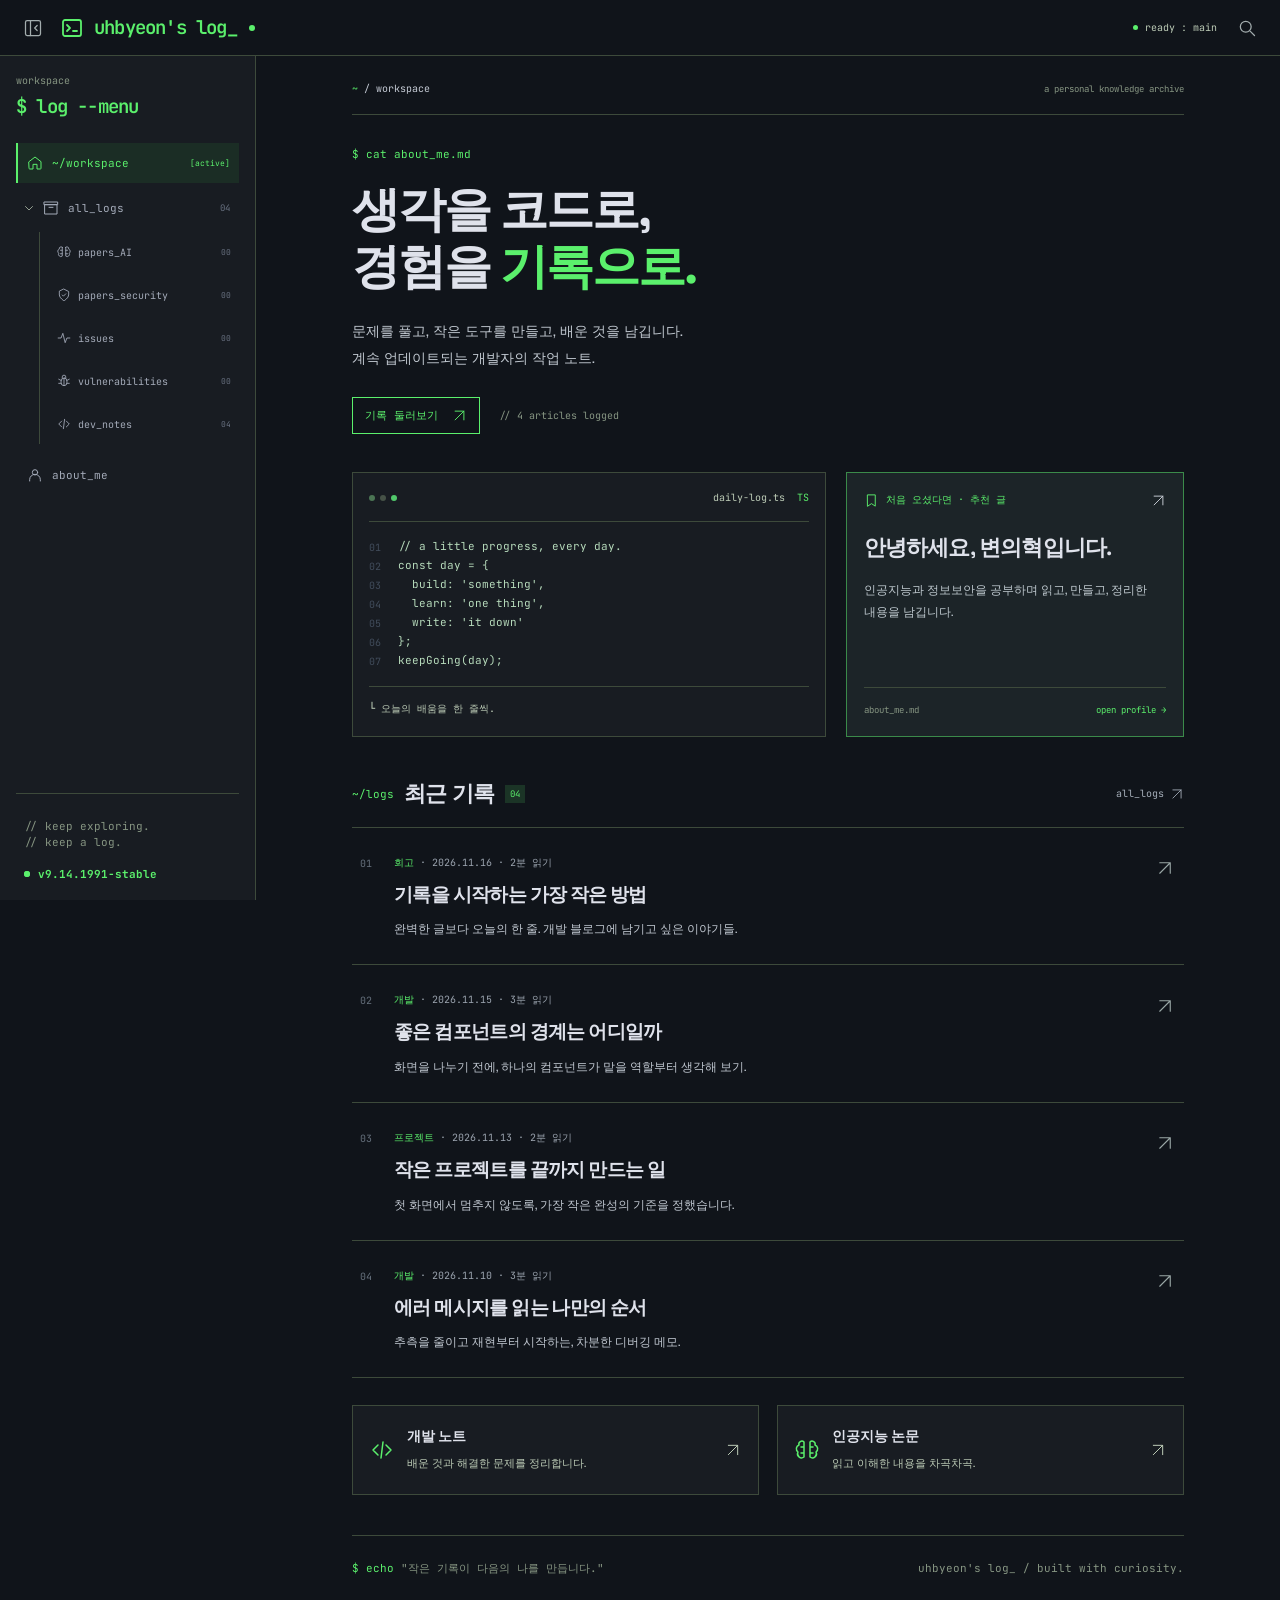
==== commit eba11994: "Match home status and footer, link About card, and align all_logs with recent posts" ====
--- a/index.html
+++ b/index.html
@@ -1,7 +1,7 @@
 <!doctype html>
-<html lang="ko"><head><meta charset="utf-8"><meta name="viewport" content="width=device-width,initial-scale=1,viewport-fit=cover"><meta name="description" content="~/workspace — uhbyeon&#x27;s log_"><meta name="theme-color" content="#10141a"><title>uhbyeon&#x27;s log_ · ~/workspace</title><link rel="icon" href="./favicon.ico?v=4" sizes="any"><link rel="icon" type="image/png" sizes="32x32" href="./favicon-32.png?v=4"><link rel="icon" type="image/svg+xml" href="./favicon.svg?v=4"><link rel="apple-touch-icon" sizes="180x180" href="./apple-touch-icon.png?v=4"><link rel="preconnect" href="https://fonts.googleapis.com"><link rel="preconnect" href="https://fonts.gstatic.com" crossorigin><link href="https://fonts.googleapis.com/css2?family=Geist:wght@300;400;500;600&amp;family=JetBrains+Mono:wght@400;500;600;700&amp;family=Space+Grotesk:wght@500;600;700&amp;display=swap" rel="stylesheet"><link href="./styles.css?v=72dfd983" rel="stylesheet"><script src="./script.js?v=1a87d1f6" defer></script></head>
+<html lang="ko"><head><meta charset="utf-8"><meta name="viewport" content="width=device-width,initial-scale=1,viewport-fit=cover"><meta name="description" content="~/workspace — uhbyeon&#x27;s log_"><meta name="theme-color" content="#10141a"><title>uhbyeon&#x27;s log_ · ~/workspace</title><link rel="icon" href="./favicon.ico?v=4" sizes="any"><link rel="icon" type="image/png" sizes="32x32" href="./favicon-32.png?v=4"><link rel="icon" type="image/svg+xml" href="./favicon.svg?v=4"><link rel="apple-touch-icon" sizes="180x180" href="./apple-touch-icon.png?v=4"><link rel="preconnect" href="https://fonts.googleapis.com"><link rel="preconnect" href="https://fonts.gstatic.com" crossorigin><link href="https://fonts.googleapis.com/css2?family=Geist:wght@300;400;500;600&amp;family=JetBrains+Mono:wght@400;500;600;700&amp;family=Space+Grotesk:wght@500;600;700&amp;display=swap" rel="stylesheet"><link href="./styles.css?v=cd0a34ce" rel="stylesheet"><script src="./script.js?v=1a87d1f6" defer></script></head>
 <body class="view-default" data-active-section="home" data-prefix="./" data-site-name="uhbyeon&#x27;s log_" data-author="UHByeon" data-display-name="Ui-hyeok Byeon" data-name-ko="변의혁"><a class="skip-link" href="#main">본문으로 건너뛰기</a><header class="site-header"><div class="header-identity"><button type="button" class="icon-button sidebar-toggle" id="sidebar-toggle" aria-controls="sidebar" aria-expanded="true" aria-label="좌측 메뉴 접기" title="좌측 메뉴 접기"><svg width="20" height="20" viewBox="0 0 24 24" fill="none" stroke="currentColor" stroke-width="1.5" stroke-linecap="round" stroke-linejoin="round" aria-hidden="true"><rect x="3" y="3" width="18" height="18" rx="2"/><path d="M9 3v18m8-12-3 3 3 3"/></svg></button><a class="brand" href="./index.html" aria-label="uhbyeon&#x27;s log_ 홈"><svg width="24" height="24" viewBox="0 0 24 24" fill="none" stroke="currentColor" stroke-width="1.5" stroke-linecap="round" stroke-linejoin="round" aria-hidden="true"><rect x="3" y="4" width="18" height="16" rx="2"/><path d="m7 9 3 3-3 3m6 0h4"/></svg><span>uhbyeon&#x27;s log<span class="brand-cursor">_</span></span><span class="brand-dot" aria-hidden="true"></span></a></div><div class="header-actions"><span class="header-status"><i></i>ready : main</span><a class="icon-button" href="./posts.html#search-input" aria-label="기록 검색"><svg width="20" height="20" viewBox="0 0 24 24" fill="none" stroke="currentColor" stroke-width="1.5" stroke-linecap="round" stroke-linejoin="round" aria-hidden="true"><circle cx="10.5" cy="10.5" r="6.5"/><path d="m16 16 5 5"/></svg></a><button class="icon-button menu-toggle" id="menu-toggle" aria-controls="sidebar" aria-expanded="false" aria-label="전체 메뉴 열기"><svg width="21" height="21" viewBox="0 0 24 24" fill="none" stroke="currentColor" stroke-width="1.5" stroke-linecap="round" stroke-linejoin="round" aria-hidden="true"><path d="M4 6h16M4 12h16M4 18h16"/></svg></button></div></header>
-<button class="menu-backdrop" id="menu-backdrop" tabindex="-1" aria-label="전체 메뉴 닫기" hidden></button><aside class="sidebar" id="sidebar" aria-label="전체 탐색"><div class="sidebar-heading"><span>workspace</span><button class="icon-button drawer-close" aria-label="메뉴 닫기"><svg width="18" height="18" viewBox="0 0 24 24" fill="none" stroke="currentColor" stroke-width="1.5" stroke-linecap="round" stroke-linejoin="round" aria-hidden="true"><path d="m5 5 14 14M5 19 19 5"/></svg></button></div><p class="nav-command">$ log --menu</p><nav class="side-nav" aria-label="주 메뉴"><a href="./index.html" class="nav-item is-active" aria-current="page"><svg width="18" height="18" viewBox="0 0 24 24" fill="none" stroke="currentColor" stroke-width="1.5" stroke-linecap="round" stroke-linejoin="round" aria-hidden="true"><path d="m3 10 9-7 9 7v10a1 1 0 0 1-1 1h-5v-7H9v7H4a1 1 0 0 1-1-1z"/></svg><span class="nav-labels">~/workspace</span><span class="nav-badge">[active]</span></a><div class="nav-group"><div class="nav-group-row"><button type="button" class="nav-group-toggle" id="log-group-toggle" aria-label="all_logs 분류 접기" aria-controls="log-categories" aria-expanded="true"><svg width="12" height="12" viewBox="0 0 24 24" fill="none" stroke="currentColor" stroke-width="1.5" stroke-linecap="round" stroke-linejoin="round" aria-hidden="true"><path d="m9 5 7 7-7 7"/></svg></button><a href="./posts.html" class="nav-item" data-all-logs-link aria-controls="log-categories" aria-expanded="true"><svg width="18" height="18" viewBox="0 0 24 24" fill="none" stroke="currentColor" stroke-width="1.5" stroke-linecap="round" stroke-linejoin="round" aria-hidden="true"><path d="M3 7h18v14H3zM2 3h20v4H2zM9 11h6"/></svg><span class="nav-labels">all_logs</span><span class="nav-count">00</span></a></div><div class="side-subnav" id="log-categories" data-has-active="false"><a href="./papers-ai.html" class="nav-item"><svg width="18" height="18" viewBox="0 0 24 24" fill="none" stroke="currentColor" stroke-width="1.5" stroke-linecap="round" stroke-linejoin="round" aria-hidden="true"><path d="M9 4a3 3 0 0 0-5 3 4 4 0 0 0-1 7 4 4 0 0 0 6 5V4zm6 0a3 3 0 0 1 5 3 4 4 0 0 1 1 7 4 4 0 0 1-6 5V4zM6 9h3m6 0h3M6 15h3m6 0h3"/></svg><span class="nav-labels">papers_AI</span><span class="nav-count">00</span></a><a href="./papers-security.html" class="nav-item"><svg width="18" height="18" viewBox="0 0 24 24" fill="none" stroke="currentColor" stroke-width="1.5" stroke-linecap="round" stroke-linejoin="round" aria-hidden="true"><path d="m12 2 8 4v6c0 5-8 10-8 10S4 17 4 12V6zM9 12l2 2 4-4"/></svg><span class="nav-labels">papers_security</span><span class="nav-count">00</span></a><a href="./issues.html" class="nav-item"><svg width="18" height="18" viewBox="0 0 24 24" fill="none" stroke="currentColor" stroke-width="1.5" stroke-linecap="round" stroke-linejoin="round" aria-hidden="true"><path d="M2 12h5l3-8 4 16 3-8h5"/></svg><span class="nav-labels">issues</span><span class="nav-count">00</span></a><a href="./vulnerabilities.html" class="nav-item"><svg width="18" height="18" viewBox="0 0 24 24" fill="none" stroke="currentColor" stroke-width="1.5" stroke-linecap="round" stroke-linejoin="round" aria-hidden="true"><rect x="7" y="7" width="10" height="13" rx="5"/><path d="M9 7V5a3 3 0 0 1 6 0v2M3 9l4 2m10 0 4-2M3 16h4m10 0h4M12 7v13"/></svg><span class="nav-labels">vulnerabilities</span><span class="nav-count">00</span></a></div></div><a href="./development.html" class="nav-item"><svg width="18" height="18" viewBox="0 0 24 24" fill="none" stroke="currentColor" stroke-width="1.5" stroke-linecap="round" stroke-linejoin="round" aria-hidden="true"><path d="m8 7-5 5 5 5m8-10 5 5-5 5m-3-13-2 16"/></svg><span class="nav-labels">dev_notes</span><span class="nav-count">04</span></a><a href="./about.html" class="nav-item"><svg width="18" height="18" viewBox="0 0 24 24" fill="none" stroke="currentColor" stroke-width="1.5" stroke-linecap="round" stroke-linejoin="round" aria-hidden="true"><circle cx="12" cy="8" r="4"/><path d="M4 21v-2a8 8 0 0 1 16 0v2"/></svg><span class="nav-labels">about_me</span></a></nav><div class="sidebar-footer"><p>// keep exploring.<br>// keep a log.</p></div></aside>
+<button class="menu-backdrop" id="menu-backdrop" tabindex="-1" aria-label="전체 메뉴 닫기" hidden></button><aside class="sidebar" id="sidebar" aria-label="전체 탐색"><div class="sidebar-heading"><span>workspace</span><button class="icon-button drawer-close" aria-label="메뉴 닫기"><svg width="18" height="18" viewBox="0 0 24 24" fill="none" stroke="currentColor" stroke-width="1.5" stroke-linecap="round" stroke-linejoin="round" aria-hidden="true"><path d="m5 5 14 14M5 19 19 5"/></svg></button></div><p class="nav-command">$ log --menu</p><nav class="side-nav" aria-label="주 메뉴"><a href="./index.html" class="nav-item is-active" aria-current="page"><svg width="18" height="18" viewBox="0 0 24 24" fill="none" stroke="currentColor" stroke-width="1.5" stroke-linecap="round" stroke-linejoin="round" aria-hidden="true"><path d="m3 10 9-7 9 7v10a1 1 0 0 1-1 1h-5v-7H9v7H4a1 1 0 0 1-1-1z"/></svg><span class="nav-labels">~/workspace</span><span class="nav-badge">[active]</span></a><div class="nav-group"><div class="nav-group-row"><button type="button" class="nav-group-toggle" id="log-group-toggle" aria-label="all_logs 분류 접기" aria-controls="log-categories" aria-expanded="true"><svg width="12" height="12" viewBox="0 0 24 24" fill="none" stroke="currentColor" stroke-width="1.5" stroke-linecap="round" stroke-linejoin="round" aria-hidden="true"><path d="m9 5 7 7-7 7"/></svg></button><a href="./posts.html" class="nav-item" data-all-logs-link aria-controls="log-categories" aria-expanded="true"><svg width="18" height="18" viewBox="0 0 24 24" fill="none" stroke="currentColor" stroke-width="1.5" stroke-linecap="round" stroke-linejoin="round" aria-hidden="true"><path d="M3 7h18v14H3zM2 3h20v4H2zM9 11h6"/></svg><span class="nav-labels">all_logs</span><span class="nav-count">04</span></a></div><div class="side-subnav" id="log-categories" data-has-active="false"><a href="./papers-ai.html" class="nav-item"><svg width="18" height="18" viewBox="0 0 24 24" fill="none" stroke="currentColor" stroke-width="1.5" stroke-linecap="round" stroke-linejoin="round" aria-hidden="true"><path d="M9 4a3 3 0 0 0-5 3 4 4 0 0 0-1 7 4 4 0 0 0 6 5V4zm6 0a3 3 0 0 1 5 3 4 4 0 0 1 1 7 4 4 0 0 1-6 5V4zM6 9h3m6 0h3M6 15h3m6 0h3"/></svg><span class="nav-labels">papers_AI</span><span class="nav-count">00</span></a><a href="./papers-security.html" class="nav-item"><svg width="18" height="18" viewBox="0 0 24 24" fill="none" stroke="currentColor" stroke-width="1.5" stroke-linecap="round" stroke-linejoin="round" aria-hidden="true"><path d="m12 2 8 4v6c0 5-8 10-8 10S4 17 4 12V6zM9 12l2 2 4-4"/></svg><span class="nav-labels">papers_security</span><span class="nav-count">00</span></a><a href="./issues.html" class="nav-item"><svg width="18" height="18" viewBox="0 0 24 24" fill="none" stroke="currentColor" stroke-width="1.5" stroke-linecap="round" stroke-linejoin="round" aria-hidden="true"><path d="M2 12h5l3-8 4 16 3-8h5"/></svg><span class="nav-labels">issues</span><span class="nav-count">00</span></a><a href="./vulnerabilities.html" class="nav-item"><svg width="18" height="18" viewBox="0 0 24 24" fill="none" stroke="currentColor" stroke-width="1.5" stroke-linecap="round" stroke-linejoin="round" aria-hidden="true"><rect x="7" y="7" width="10" height="13" rx="5"/><path d="M9 7V5a3 3 0 0 1 6 0v2M3 9l4 2m10 0 4-2M3 16h4m10 0h4M12 7v13"/></svg><span class="nav-labels">vulnerabilities</span><span class="nav-count">00</span></a><a href="./development.html" class="nav-item"><svg width="18" height="18" viewBox="0 0 24 24" fill="none" stroke="currentColor" stroke-width="1.5" stroke-linecap="round" stroke-linejoin="round" aria-hidden="true"><path d="m8 7-5 5 5 5m8-10 5 5-5 5m-3-13-2 16"/></svg><span class="nav-labels">dev_notes</span><span class="nav-count">04</span></a></div></div><a href="./about.html" class="nav-item"><svg width="18" height="18" viewBox="0 0 24 24" fill="none" stroke="currentColor" stroke-width="1.5" stroke-linecap="round" stroke-linejoin="round" aria-hidden="true"><circle cx="12" cy="8" r="4"/><path d="M4 21v-2a8 8 0 0 1 16 0v2"/></svg><span class="nav-labels">about_me</span></a></nav><div class="sidebar-footer"><p>// keep exploring.<br>// keep a log.</p><div class="build-status"><span class="build-indicator" aria-hidden="true"></span><span>v9.14.1991-stable</span></div></div></aside>
 <div class="workspace"><main id="main" class="page-shell"><div class="page-path"><span><b>~</b> / workspace</span><span class="path-note">a personal knowledge archive</span></div><section class="hero"><p class="command">$ cat about_me.md</p><h1>생각을 코드로,<br>경험을 <span>기록으로.</span></h1><p class="hero-description">문제를 풀고, 작은 도구를 만들고, 배운 것을 남깁니다.<br>계속 업데이트되는 개발자의 작업 노트.</p><div class="hero-links"><a class="terminal-button" href="./posts.html">기록 둘러보기 <svg width="15" height="15" viewBox="0 0 24 24" fill="none" stroke="currentColor" stroke-width="1.5" stroke-linecap="round" stroke-linejoin="round" aria-hidden="true"><path d="M5 19 19 5M5 5h14v14"/></svg></a><span>// 4 articles logged</span></div></section><div class="home-panels"><div class="daily-log"><div class="code-frame"><div class="code-bar"><span class="window-dots" aria-hidden="true"><i></i><i></i><i></i></span><span>daily-log.ts</span><span class="code-language">TS</span></div><div class="code-content"><span class="line-numbers" aria-hidden="true">01
 02
 03
@@ -14,4 +14,4 @@
   learn: &#x27;one thing&#x27;,
   write: &#x27;it down&#x27;
 };
-keepGoing(day);</code></pre></div></div><p>└ 오늘의 배움을 한 줄씩.</p></div><a class="pinned-note" href="./posts/start.html"><div class="pin-eyebrow"><svg width="15" height="15" viewBox="0 0 24 24" fill="none" stroke="currentColor" stroke-width="1.5" stroke-linecap="round" stroke-linejoin="round" aria-hidden="true"><path d="M6 3h12v18l-6-4-6 4z"/></svg> 처음 오셨다면 · 추천 글 <svg width="15" height="15" viewBox="0 0 24 24" fill="none" stroke="currentColor" stroke-width="1.5" stroke-linecap="round" stroke-linejoin="round" aria-hidden="true"><path d="M5 19 19 5M5 5h14v14"/></svg></div><h2>기록을 시작하는 가장 작은 방법</h2><p>완벽한 글보다 오늘의 한 줄. 개발 블로그에 남기고 싶은 이야기들.</p><footer><span>pinned_note.md</span><span>open note →</span></footer></a></div><section class="recent-logs" id="recent-logs"><header class="section-heading"><div><span>~/logs</span><h2>최근 기록</h2><small>04</small></div><a href="./posts.html">all_logs <svg width="14" height="14" viewBox="0 0 24 24" fill="none" stroke="currentColor" stroke-width="1.5" stroke-linecap="round" stroke-linejoin="round" aria-hidden="true"><path d="M5 19 19 5M5 5h14v14"/></svg></a></header><article class="log-row"><span class="row-number">01</span><div><div class="post-meta"><a href="./development.html">회고</a><span>·</span><time datetime="2026-11-16">2026.11.16</time><span>· 2분 읽기 · 예시</span></div><h3><a href="./posts/start.html">기록을 시작하는 가장 작은 방법</a></h3><p>완벽한 글보다 오늘의 한 줄. 개발 블로그에 남기고 싶은 이야기들.</p></div><a class="row-arrow" href="./posts/start.html" aria-label="기록을 시작하는 가장 작은 방법 읽기"><svg width="18" height="18" viewBox="0 0 24 24" fill="none" stroke="currentColor" stroke-width="1.5" stroke-linecap="round" stroke-linejoin="round" aria-hidden="true"><path d="M5 19 19 5M5 5h14v14"/></svg></a></article><article class="log-row"><span class="row-number">02</span><div><div class="post-meta"><a href="./development.html">개발</a><span>·</span><time datetime="2026-11-15">2026.11.15</time><span>· 3분 읽기 · 예시</span></div><h3><a href="./posts/components.html">좋은 컴포넌트의 경계는 어디일까</a></h3><p>화면을 나누기 전에, 하나의 컴포넌트가 맡을 역할부터 생각해 보기.</p></div><a class="row-arrow" href="./posts/components.html" aria-label="좋은 컴포넌트의 경계는 어디일까 읽기"><svg width="18" height="18" viewBox="0 0 24 24" fill="none" stroke="currentColor" stroke-width="1.5" stroke-linecap="round" stroke-linejoin="round" aria-hidden="true"><path d="M5 19 19 5M5 5h14v14"/></svg></a></article><article class="log-row"><span class="row-number">03</span><div><div class="post-meta"><a href="./development.html">프로젝트</a><span>·</span><time datetime="2026-11-13">2026.11.13</time><span>· 2분 읽기 · 예시</span></div><h3><a href="./posts/small-project.html">작은 프로젝트를 끝까지 만드는 일</a></h3><p>첫 화면에서 멈추지 않도록, 가장 작은 완성의 기준을 정했습니다.</p></div><a class="row-arrow" href="./posts/small-project.html" aria-label="작은 프로젝트를 끝까지 만드는 일 읽기"><svg width="18" height="18" viewBox="0 0 24 24" fill="none" stroke="currentColor" stroke-width="1.5" stroke-linecap="round" stroke-linejoin="round" aria-hidden="true"><path d="M5 19 19 5M5 5h14v14"/></svg></a></article><article class="log-row"><span class="row-number">04</span><div><div class="post-meta"><a href="./development.html">개발</a><span>·</span><time datetime="2026-11-10">2026.11.10</time><span>· 3분 읽기 · 예시</span></div><h3><a href="./posts/debugging.html">에러 메시지를 읽는 나만의 순서</a></h3><p>추측을 줄이고 재현부터 시작하는, 차분한 디버깅 메모.</p></div><a class="row-arrow" href="./posts/debugging.html" aria-label="에러 메시지를 읽는 나만의 순서 읽기"><svg width="18" height="18" viewBox="0 0 24 24" fill="none" stroke="currentColor" stroke-width="1.5" stroke-linecap="round" stroke-linejoin="round" aria-hidden="true"><path d="M5 19 19 5M5 5h14v14"/></svg></a></article></section><div class="topic-grid"><a href="./development.html"><svg width="24" height="24" viewBox="0 0 24 24" fill="none" stroke="currentColor" stroke-width="1.5" stroke-linecap="round" stroke-linejoin="round" aria-hidden="true"><path d="m8 7-5 5 5 5m8-10 5 5-5 5m-3-13-2 16"/></svg><div><h2>개발 노트</h2><p>배운 것과 해결한 문제를 정리합니다.</p></div><svg width="16" height="16" viewBox="0 0 24 24" fill="none" stroke="currentColor" stroke-width="1.5" stroke-linecap="round" stroke-linejoin="round" aria-hidden="true"><path d="M5 19 19 5M5 5h14v14"/></svg></a><a href="./papers-ai.html"><svg width="24" height="24" viewBox="0 0 24 24" fill="none" stroke="currentColor" stroke-width="1.5" stroke-linecap="round" stroke-linejoin="round" aria-hidden="true"><path d="M9 4a3 3 0 0 0-5 3 4 4 0 0 0-1 7 4 4 0 0 0 6 5V4zm6 0a3 3 0 0 1 5 3 4 4 0 0 1 1 7 4 4 0 0 1-6 5V4zM6 9h3m6 0h3M6 15h3m6 0h3"/></svg><div><h2>인공지능 논문</h2><p>읽고 이해한 내용을 차곡차곡.</p></div><svg width="16" height="16" viewBox="0 0 24 24" fill="none" stroke="currentColor" stroke-width="1.5" stroke-linecap="round" stroke-linejoin="round" aria-hidden="true"><path d="M5 19 19 5M5 5h14v14"/></svg></a></div><footer class="page-footer"><p><span>$ echo</span> "작은 기록이 다음의 나를 만듭니다."</p><div><span>uhbyeon&#x27;s log_ / built with curiosity.</span><span>예시 콘텐츠</span></div></footer></main></div><nav class="bottom-nav" aria-label="모바일 주 메뉴"><a href="./index.html" class="is-active" aria-current="page"><svg width="20" height="20" viewBox="0 0 24 24" fill="none" stroke="currentColor" stroke-width="1.5" stroke-linecap="round" stroke-linejoin="round" aria-hidden="true"><path d="m3 10 9-7 9 7v10a1 1 0 0 1-1 1h-5v-7H9v7H4a1 1 0 0 1-1-1z"/></svg><span>~/workspace</span></a><a href="./posts.html" class=""><svg width="20" height="20" viewBox="0 0 24 24" fill="none" stroke="currentColor" stroke-width="1.5" stroke-linecap="round" stroke-linejoin="round" aria-hidden="true"><path d="M3 7h18v14H3zM2 3h20v4H2zM9 11h6"/></svg><span>all_logs</span></a><a href="./development.html" class=""><svg width="20" height="20" viewBox="0 0 24 24" fill="none" stroke="currentColor" stroke-width="1.5" stroke-linecap="round" stroke-linejoin="round" aria-hidden="true"><path d="m8 7-5 5 5 5m8-10 5 5-5 5m-3-13-2 16"/></svg><span>dev_notes</span></a><a href="./about.html" class=""><svg width="20" height="20" viewBox="0 0 24 24" fill="none" stroke="currentColor" stroke-width="1.5" stroke-linecap="round" stroke-linejoin="round" aria-hidden="true"><circle cx="12" cy="8" r="4"/><path d="M4 21v-2a8 8 0 0 1 16 0v2"/></svg><span>about_me</span></a></nav><p id="interaction-status" class="sr-only" role="status" aria-live="polite"></p></body></html>+keepGoing(day);</code></pre></div></div><p>└ 오늘의 배움을 한 줄씩.</p></div><a class="pinned-note" href="./about.html"><div class="pin-eyebrow"><svg width="15" height="15" viewBox="0 0 24 24" fill="none" stroke="currentColor" stroke-width="1.5" stroke-linecap="round" stroke-linejoin="round" aria-hidden="true"><path d="M6 3h12v18l-6-4-6 4z"/></svg> 처음 오셨다면 · 추천 글 <svg width="15" height="15" viewBox="0 0 24 24" fill="none" stroke="currentColor" stroke-width="1.5" stroke-linecap="round" stroke-linejoin="round" aria-hidden="true"><path d="M5 19 19 5M5 5h14v14"/></svg></div><h2>안녕하세요, 변의혁입니다.</h2><p>인공지능과 정보보안을 공부하며 읽고, 만들고, 정리한 내용을 남깁니다.</p><footer><span>about_me.md</span><span>open profile →</span></footer></a></div><section class="recent-logs" id="recent-logs"><header class="section-heading"><div><span>~/logs</span><h2>최근 기록</h2><small>04</small></div><a href="./posts.html">all_logs <svg width="14" height="14" viewBox="0 0 24 24" fill="none" stroke="currentColor" stroke-width="1.5" stroke-linecap="round" stroke-linejoin="round" aria-hidden="true"><path d="M5 19 19 5M5 5h14v14"/></svg></a></header><article class="log-row"><span class="row-number">01</span><div><div class="post-meta"><a href="./development.html">회고</a><span>·</span><time datetime="2026-11-16">2026.11.16</time><span>· 2분 읽기</span></div><h3><a href="./posts/start.html">기록을 시작하는 가장 작은 방법</a></h3><p>완벽한 글보다 오늘의 한 줄. 개발 블로그에 남기고 싶은 이야기들.</p></div><a class="row-arrow" href="./posts/start.html" aria-label="기록을 시작하는 가장 작은 방법 읽기"><svg width="18" height="18" viewBox="0 0 24 24" fill="none" stroke="currentColor" stroke-width="1.5" stroke-linecap="round" stroke-linejoin="round" aria-hidden="true"><path d="M5 19 19 5M5 5h14v14"/></svg></a></article><article class="log-row"><span class="row-number">02</span><div><div class="post-meta"><a href="./development.html">개발</a><span>·</span><time datetime="2026-11-15">2026.11.15</time><span>· 3분 읽기</span></div><h3><a href="./posts/components.html">좋은 컴포넌트의 경계는 어디일까</a></h3><p>화면을 나누기 전에, 하나의 컴포넌트가 맡을 역할부터 생각해 보기.</p></div><a class="row-arrow" href="./posts/components.html" aria-label="좋은 컴포넌트의 경계는 어디일까 읽기"><svg width="18" height="18" viewBox="0 0 24 24" fill="none" stroke="currentColor" stroke-width="1.5" stroke-linecap="round" stroke-linejoin="round" aria-hidden="true"><path d="M5 19 19 5M5 5h14v14"/></svg></a></article><article class="log-row"><span class="row-number">03</span><div><div class="post-meta"><a href="./development.html">프로젝트</a><span>·</span><time datetime="2026-11-13">2026.11.13</time><span>· 2분 읽기</span></div><h3><a href="./posts/small-project.html">작은 프로젝트를 끝까지 만드는 일</a></h3><p>첫 화면에서 멈추지 않도록, 가장 작은 완성의 기준을 정했습니다.</p></div><a class="row-arrow" href="./posts/small-project.html" aria-label="작은 프로젝트를 끝까지 만드는 일 읽기"><svg width="18" height="18" viewBox="0 0 24 24" fill="none" stroke="currentColor" stroke-width="1.5" stroke-linecap="round" stroke-linejoin="round" aria-hidden="true"><path d="M5 19 19 5M5 5h14v14"/></svg></a></article><article class="log-row"><span class="row-number">04</span><div><div class="post-meta"><a href="./development.html">개발</a><span>·</span><time datetime="2026-11-10">2026.11.10</time><span>· 3분 읽기</span></div><h3><a href="./posts/debugging.html">에러 메시지를 읽는 나만의 순서</a></h3><p>추측을 줄이고 재현부터 시작하는, 차분한 디버깅 메모.</p></div><a class="row-arrow" href="./posts/debugging.html" aria-label="에러 메시지를 읽는 나만의 순서 읽기"><svg width="18" height="18" viewBox="0 0 24 24" fill="none" stroke="currentColor" stroke-width="1.5" stroke-linecap="round" stroke-linejoin="round" aria-hidden="true"><path d="M5 19 19 5M5 5h14v14"/></svg></a></article></section><div class="topic-grid"><a href="./development.html"><svg width="24" height="24" viewBox="0 0 24 24" fill="none" stroke="currentColor" stroke-width="1.5" stroke-linecap="round" stroke-linejoin="round" aria-hidden="true"><path d="m8 7-5 5 5 5m8-10 5 5-5 5m-3-13-2 16"/></svg><div><h2>개발 노트</h2><p>배운 것과 해결한 문제를 정리합니다.</p></div><svg width="16" height="16" viewBox="0 0 24 24" fill="none" stroke="currentColor" stroke-width="1.5" stroke-linecap="round" stroke-linejoin="round" aria-hidden="true"><path d="M5 19 19 5M5 5h14v14"/></svg></a><a href="./papers-ai.html"><svg width="24" height="24" viewBox="0 0 24 24" fill="none" stroke="currentColor" stroke-width="1.5" stroke-linecap="round" stroke-linejoin="round" aria-hidden="true"><path d="M9 4a3 3 0 0 0-5 3 4 4 0 0 0-1 7 4 4 0 0 0 6 5V4zm6 0a3 3 0 0 1 5 3 4 4 0 0 1 1 7 4 4 0 0 1-6 5V4zM6 9h3m6 0h3M6 15h3m6 0h3"/></svg><div><h2>인공지능 논문</h2><p>읽고 이해한 내용을 차곡차곡.</p></div><svg width="16" height="16" viewBox="0 0 24 24" fill="none" stroke="currentColor" stroke-width="1.5" stroke-linecap="round" stroke-linejoin="round" aria-hidden="true"><path d="M5 19 19 5M5 5h14v14"/></svg></a></div><footer class="page-footer home-footer"><p><span>$ echo</span> "작은 기록이 다음의 나를 만듭니다."</p><span class="footer-signature">uhbyeon&#x27;s log_ / built with curiosity.</span></footer></main></div><nav class="bottom-nav" aria-label="모바일 주 메뉴"><a href="./index.html" class="is-active" aria-current="page"><svg width="20" height="20" viewBox="0 0 24 24" fill="none" stroke="currentColor" stroke-width="1.5" stroke-linecap="round" stroke-linejoin="round" aria-hidden="true"><path d="m3 10 9-7 9 7v10a1 1 0 0 1-1 1h-5v-7H9v7H4a1 1 0 0 1-1-1z"/></svg><span>~/workspace</span></a><a href="./posts.html" class=""><svg width="20" height="20" viewBox="0 0 24 24" fill="none" stroke="currentColor" stroke-width="1.5" stroke-linecap="round" stroke-linejoin="round" aria-hidden="true"><path d="M3 7h18v14H3zM2 3h20v4H2zM9 11h6"/></svg><span>all_logs</span></a><a href="./development.html" class=""><svg width="20" height="20" viewBox="0 0 24 24" fill="none" stroke="currentColor" stroke-width="1.5" stroke-linecap="round" stroke-linejoin="round" aria-hidden="true"><path d="m8 7-5 5 5 5m8-10 5 5-5 5m-3-13-2 16"/></svg><span>dev_notes</span></a><a href="./about.html" class=""><svg width="20" height="20" viewBox="0 0 24 24" fill="none" stroke="currentColor" stroke-width="1.5" stroke-linecap="round" stroke-linejoin="round" aria-hidden="true"><circle cx="12" cy="8" r="4"/><path d="M4 21v-2a8 8 0 0 1 16 0v2"/></svg><span>about_me</span></a></nav><p id="interaction-status" class="sr-only" role="status" aria-live="polite"></p></body></html>
--- a/styles.css
+++ b/styles.css
@@ -44,3 +44,21 @@
   .side-subnav>.nav-item{font-size:11px;min-height:40px}
 }
 @media(prefers-reduced-motion:reduce){.nav-group-toggle svg{transition:none}}
+
+/* Keep the reference status at the bottom while the longer menu scrolls. */
+.sidebar{overflow:hidden}
+.sidebar-heading,.nav-command{flex-shrink:0}
+.side-nav{flex:1 1 auto;min-height:0;overflow-y:auto;scrollbar-width:thin;scrollbar-color:var(--line) transparent}
+.side-nav>.nav-item,.side-nav>.nav-group{flex-shrink:0}
+.sidebar-footer{flex:none;margin-top:16px;padding:24px 8px 0;border-top:1px solid var(--line);font:11px/16px var(--mono)}
+.sidebar-footer>p{margin:0;color:var(--soft)}
+.build-status{display:flex;align-items:center;gap:8px;margin-top:16px;color:var(--green);font-weight:700}
+.build-indicator{position:relative;display:inline-block;flex:none;width:6px;height:6px;border-radius:50%;background:currentColor}
+.build-indicator::after{content:"";position:absolute;inset:0;border-radius:inherit;background:currentColor;animation:build-status-ping 1s cubic-bezier(0,0,.2,1) infinite}
+@keyframes build-status-ping{75%,100%{transform:scale(2);opacity:0}}
+.home-footer{display:flex;flex-direction:column;align-items:flex-start;gap:8px;margin-top:40px;padding-top:24px;border-top:1px solid var(--line);color:var(--soft);font:11px/16px var(--mono)}
+.home-footer>p{margin:0;padding:0;border:0;background:none;color:inherit;font:inherit}
+.footer-signature{font:inherit}
+.recent-empty{margin:0;padding:28px 0;border-bottom:1px solid var(--line);font:13px/1.8 var(--sans);color:var(--muted)}
+@media(min-width:640px){.home-footer{flex-direction:row;align-items:center;justify-content:space-between}}
+@media(prefers-reduced-motion:reduce){.build-indicator::after{animation:none;opacity:0}}
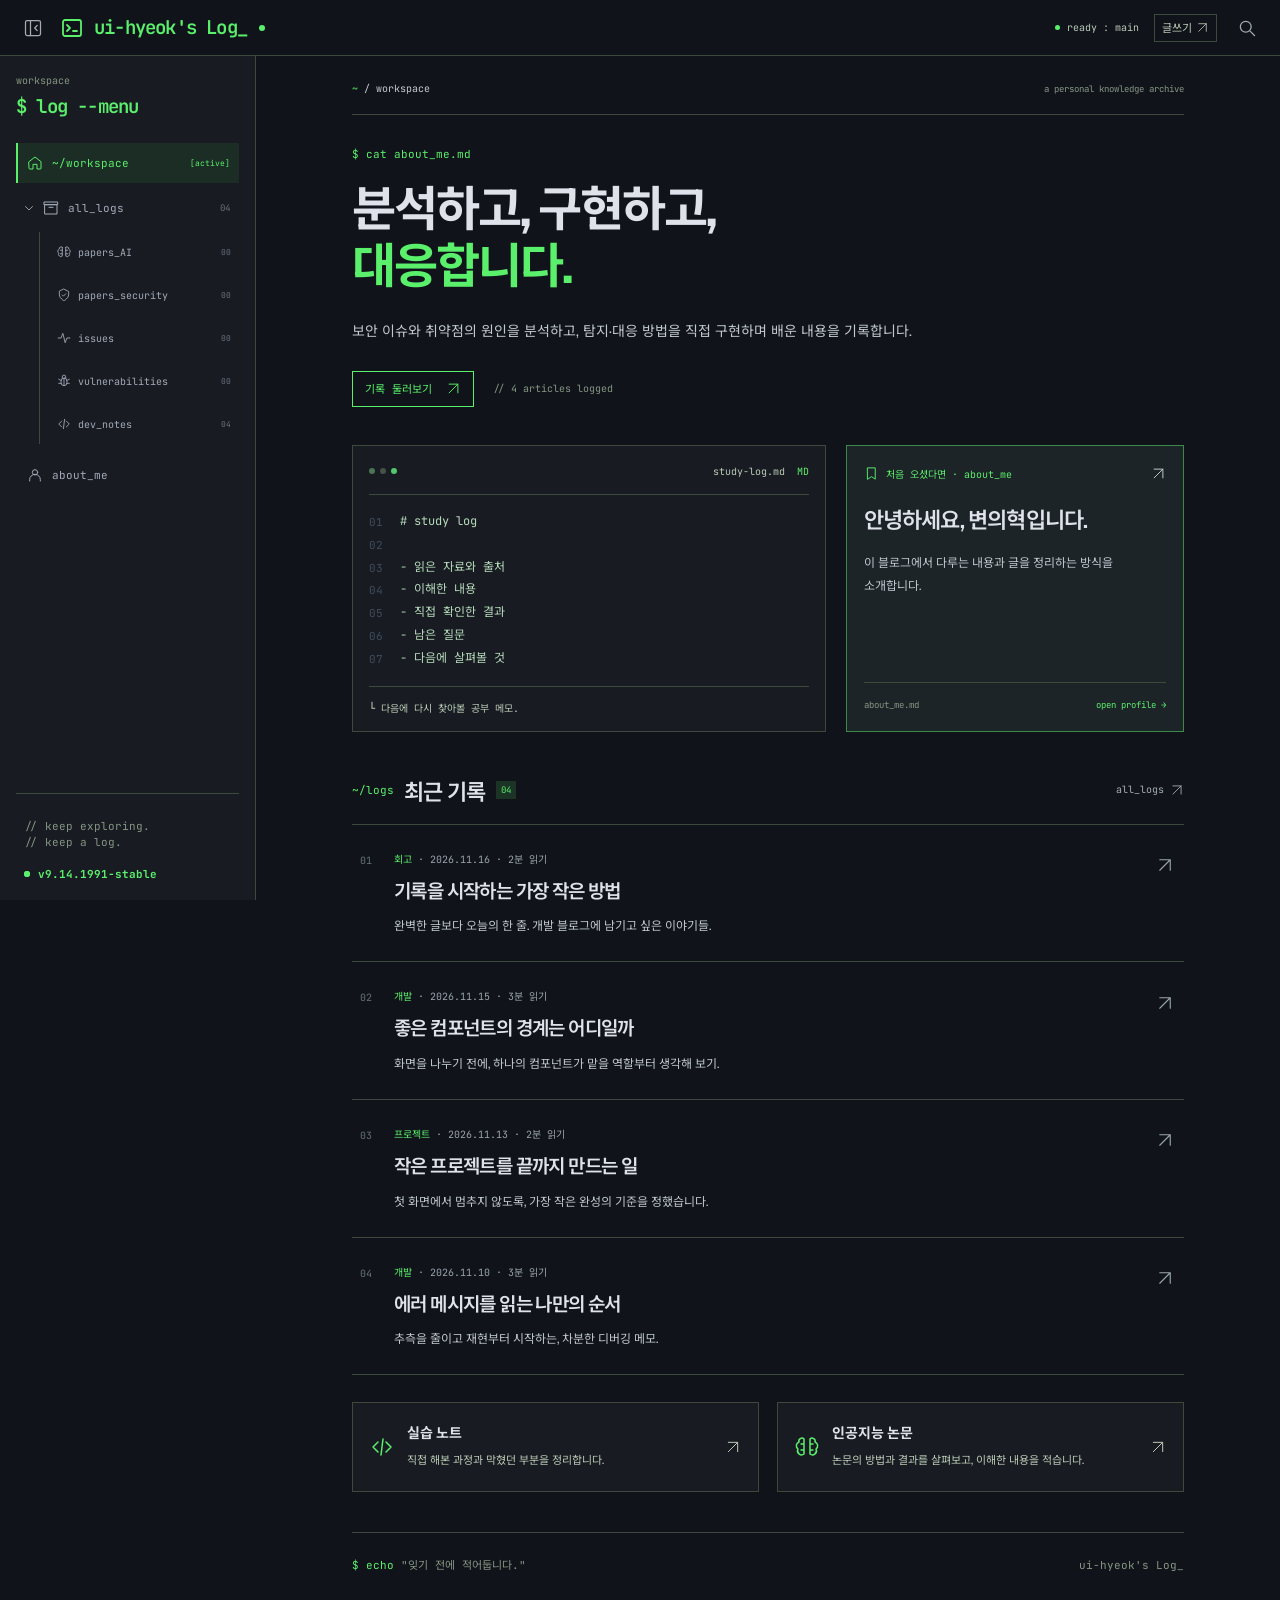
==== commit 76fad5a8: "Update ui-hyeok's Log branding and security learning profile" ====
--- a/index.html
+++ b/index.html
@@ -1,17 +1,17 @@
 <!doctype html>
-<html lang="ko"><head><meta charset="utf-8"><meta name="viewport" content="width=device-width,initial-scale=1,viewport-fit=cover"><meta name="description" content="~/workspace — uhbyeon&#x27;s log_"><meta name="theme-color" content="#10141a"><title>uhbyeon&#x27;s log_ · ~/workspace</title><link rel="icon" href="./favicon.ico?v=4" sizes="any"><link rel="icon" type="image/png" sizes="32x32" href="./favicon-32.png?v=4"><link rel="icon" type="image/svg+xml" href="./favicon.svg?v=4"><link rel="apple-touch-icon" sizes="180x180" href="./apple-touch-icon.png?v=4"><link rel="preconnect" href="https://fonts.googleapis.com"><link rel="preconnect" href="https://fonts.gstatic.com" crossorigin><link href="https://fonts.googleapis.com/css2?family=Geist:wght@300;400;500;600&amp;family=JetBrains+Mono:wght@400;500;600;700&amp;family=Space+Grotesk:wght@500;600;700&amp;display=swap" rel="stylesheet"><link href="./styles.css?v=cd0a34ce" rel="stylesheet"><script src="./script.js?v=1a87d1f6" defer></script></head>
-<body class="view-default" data-active-section="home" data-prefix="./" data-site-name="uhbyeon&#x27;s log_" data-author="UHByeon" data-display-name="Ui-hyeok Byeon" data-name-ko="변의혁"><a class="skip-link" href="#main">본문으로 건너뛰기</a><header class="site-header"><div class="header-identity"><button type="button" class="icon-button sidebar-toggle" id="sidebar-toggle" aria-controls="sidebar" aria-expanded="true" aria-label="좌측 메뉴 접기" title="좌측 메뉴 접기"><svg width="20" height="20" viewBox="0 0 24 24" fill="none" stroke="currentColor" stroke-width="1.5" stroke-linecap="round" stroke-linejoin="round" aria-hidden="true"><rect x="3" y="3" width="18" height="18" rx="2"/><path d="M9 3v18m8-12-3 3 3 3"/></svg></button><a class="brand" href="./index.html" aria-label="uhbyeon&#x27;s log_ 홈"><svg width="24" height="24" viewBox="0 0 24 24" fill="none" stroke="currentColor" stroke-width="1.5" stroke-linecap="round" stroke-linejoin="round" aria-hidden="true"><rect x="3" y="4" width="18" height="16" rx="2"/><path d="m7 9 3 3-3 3m6 0h4"/></svg><span>uhbyeon&#x27;s log<span class="brand-cursor">_</span></span><span class="brand-dot" aria-hidden="true"></span></a></div><div class="header-actions"><span class="header-status"><i></i>ready : main</span><a class="icon-button" href="./posts.html#search-input" aria-label="기록 검색"><svg width="20" height="20" viewBox="0 0 24 24" fill="none" stroke="currentColor" stroke-width="1.5" stroke-linecap="round" stroke-linejoin="round" aria-hidden="true"><circle cx="10.5" cy="10.5" r="6.5"/><path d="m16 16 5 5"/></svg></a><button class="icon-button menu-toggle" id="menu-toggle" aria-controls="sidebar" aria-expanded="false" aria-label="전체 메뉴 열기"><svg width="21" height="21" viewBox="0 0 24 24" fill="none" stroke="currentColor" stroke-width="1.5" stroke-linecap="round" stroke-linejoin="round" aria-hidden="true"><path d="M4 6h16M4 12h16M4 18h16"/></svg></button></div></header>
+<html lang="ko"><head><meta charset="utf-8"><meta name="viewport" content="width=device-width,initial-scale=1,viewport-fit=cover"><meta name="description" content="보안 이슈와 취약점의 원인을 분석하고, 탐지·대응 방법을 직접 구현하며 배운 내용을 기록합니다."><meta name="theme-color" content="#10141a"><title>ui-hyeok&#x27;s Log_ · ~/workspace</title><link rel="icon" href="./favicon.ico?v=4" sizes="any"><link rel="icon" type="image/png" sizes="32x32" href="./favicon-32.png?v=4"><link rel="icon" type="image/svg+xml" href="./favicon.svg?v=4"><link rel="apple-touch-icon" sizes="180x180" href="./apple-touch-icon.png?v=4"><link rel="preconnect" href="https://fonts.googleapis.com"><link rel="preconnect" href="https://fonts.gstatic.com" crossorigin><link href="https://fonts.googleapis.com/css2?family=Geist:wght@300;400;500;600;700&amp;family=JetBrains+Mono:wght@400;500;600;700&amp;family=Noto+Sans+KR:wght@400;500;600;700&amp;display=swap" rel="stylesheet"><link href="./styles.css?v=d9f80dc5" rel="stylesheet"><script src="./script.js?v=72af7046" defer></script></head>
+<body class="view-default" data-active-section="home" data-prefix="./" data-site-name="ui-hyeok&#x27;s Log_" data-author="UHByeon" data-display-name="Ui-hyeok Byeon" data-name-ko="변의혁"><a class="skip-link" href="#main">본문으로 건너뛰기</a><header class="site-header"><div class="header-identity"><button type="button" class="icon-button sidebar-toggle" id="sidebar-toggle" aria-controls="sidebar" aria-expanded="true" aria-label="좌측 메뉴 접기" title="좌측 메뉴 접기"><svg width="20" height="20" viewBox="0 0 24 24" fill="none" stroke="currentColor" stroke-width="1.5" stroke-linecap="round" stroke-linejoin="round" aria-hidden="true"><rect x="3" y="3" width="18" height="18" rx="2"/><path d="M9 3v18m8-12-3 3 3 3"/></svg></button><a class="brand" href="./index.html" aria-label="ui-hyeok&#x27;s Log_ 홈"><svg width="24" height="24" viewBox="0 0 24 24" fill="none" stroke="currentColor" stroke-width="1.5" stroke-linecap="round" stroke-linejoin="round" aria-hidden="true"><rect x="3" y="4" width="18" height="16" rx="2"/><path d="m7 9 3 3-3 3m6 0h4"/></svg><span>ui-hyeok&#x27;s Log<span class="brand-cursor">_</span></span><span class="brand-dot" aria-hidden="true"></span></a></div><div class="header-actions"><span class="header-status"><i></i>ready : main</span><a class="writer-link" href="https://uihyeok-byeon.tistory.com/manage/newpost" target="_blank" rel="noopener noreferrer" title="작성자 전용 · Tistory 글쓰기" aria-label="작성자 전용 Tistory 글쓰기">글쓰기 <svg width="13" height="13" viewBox="0 0 24 24" fill="none" stroke="currentColor" stroke-width="1.5" stroke-linecap="round" stroke-linejoin="round" aria-hidden="true"><path d="M5 19 19 5M5 5h14v14"/></svg></a><a class="icon-button" href="./posts.html#search-input" aria-label="기록 검색"><svg width="20" height="20" viewBox="0 0 24 24" fill="none" stroke="currentColor" stroke-width="1.5" stroke-linecap="round" stroke-linejoin="round" aria-hidden="true"><circle cx="10.5" cy="10.5" r="6.5"/><path d="m16 16 5 5"/></svg></a><button class="icon-button menu-toggle" id="menu-toggle" aria-controls="sidebar" aria-expanded="false" aria-label="전체 메뉴 열기"><svg width="21" height="21" viewBox="0 0 24 24" fill="none" stroke="currentColor" stroke-width="1.5" stroke-linecap="round" stroke-linejoin="round" aria-hidden="true"><path d="M4 6h16M4 12h16M4 18h16"/></svg></button></div></header>
 <button class="menu-backdrop" id="menu-backdrop" tabindex="-1" aria-label="전체 메뉴 닫기" hidden></button><aside class="sidebar" id="sidebar" aria-label="전체 탐색"><div class="sidebar-heading"><span>workspace</span><button class="icon-button drawer-close" aria-label="메뉴 닫기"><svg width="18" height="18" viewBox="0 0 24 24" fill="none" stroke="currentColor" stroke-width="1.5" stroke-linecap="round" stroke-linejoin="round" aria-hidden="true"><path d="m5 5 14 14M5 19 19 5"/></svg></button></div><p class="nav-command">$ log --menu</p><nav class="side-nav" aria-label="주 메뉴"><a href="./index.html" class="nav-item is-active" aria-current="page"><svg width="18" height="18" viewBox="0 0 24 24" fill="none" stroke="currentColor" stroke-width="1.5" stroke-linecap="round" stroke-linejoin="round" aria-hidden="true"><path d="m3 10 9-7 9 7v10a1 1 0 0 1-1 1h-5v-7H9v7H4a1 1 0 0 1-1-1z"/></svg><span class="nav-labels">~/workspace</span><span class="nav-badge">[active]</span></a><div class="nav-group"><div class="nav-group-row"><button type="button" class="nav-group-toggle" id="log-group-toggle" aria-label="all_logs 분류 접기" aria-controls="log-categories" aria-expanded="true"><svg width="12" height="12" viewBox="0 0 24 24" fill="none" stroke="currentColor" stroke-width="1.5" stroke-linecap="round" stroke-linejoin="round" aria-hidden="true"><path d="m9 5 7 7-7 7"/></svg></button><a href="./posts.html" class="nav-item" data-all-logs-link aria-controls="log-categories" aria-expanded="true"><svg width="18" height="18" viewBox="0 0 24 24" fill="none" stroke="currentColor" stroke-width="1.5" stroke-linecap="round" stroke-linejoin="round" aria-hidden="true"><path d="M3 7h18v14H3zM2 3h20v4H2zM9 11h6"/></svg><span class="nav-labels">all_logs</span><span class="nav-count">04</span></a></div><div class="side-subnav" id="log-categories" data-has-active="false"><a href="./papers-ai.html" class="nav-item"><svg width="18" height="18" viewBox="0 0 24 24" fill="none" stroke="currentColor" stroke-width="1.5" stroke-linecap="round" stroke-linejoin="round" aria-hidden="true"><path d="M9 4a3 3 0 0 0-5 3 4 4 0 0 0-1 7 4 4 0 0 0 6 5V4zm6 0a3 3 0 0 1 5 3 4 4 0 0 1 1 7 4 4 0 0 1-6 5V4zM6 9h3m6 0h3M6 15h3m6 0h3"/></svg><span class="nav-labels">papers_AI</span><span class="nav-count">00</span></a><a href="./papers-security.html" class="nav-item"><svg width="18" height="18" viewBox="0 0 24 24" fill="none" stroke="currentColor" stroke-width="1.5" stroke-linecap="round" stroke-linejoin="round" aria-hidden="true"><path d="m12 2 8 4v6c0 5-8 10-8 10S4 17 4 12V6zM9 12l2 2 4-4"/></svg><span class="nav-labels">papers_security</span><span class="nav-count">00</span></a><a href="./issues.html" class="nav-item"><svg width="18" height="18" viewBox="0 0 24 24" fill="none" stroke="currentColor" stroke-width="1.5" stroke-linecap="round" stroke-linejoin="round" aria-hidden="true"><path d="M2 12h5l3-8 4 16 3-8h5"/></svg><span class="nav-labels">issues</span><span class="nav-count">00</span></a><a href="./vulnerabilities.html" class="nav-item"><svg width="18" height="18" viewBox="0 0 24 24" fill="none" stroke="currentColor" stroke-width="1.5" stroke-linecap="round" stroke-linejoin="round" aria-hidden="true"><rect x="7" y="7" width="10" height="13" rx="5"/><path d="M9 7V5a3 3 0 0 1 6 0v2M3 9l4 2m10 0 4-2M3 16h4m10 0h4M12 7v13"/></svg><span class="nav-labels">vulnerabilities</span><span class="nav-count">00</span></a><a href="./development.html" class="nav-item"><svg width="18" height="18" viewBox="0 0 24 24" fill="none" stroke="currentColor" stroke-width="1.5" stroke-linecap="round" stroke-linejoin="round" aria-hidden="true"><path d="m8 7-5 5 5 5m8-10 5 5-5 5m-3-13-2 16"/></svg><span class="nav-labels">dev_notes</span><span class="nav-count">04</span></a></div></div><a href="./about.html" class="nav-item"><svg width="18" height="18" viewBox="0 0 24 24" fill="none" stroke="currentColor" stroke-width="1.5" stroke-linecap="round" stroke-linejoin="round" aria-hidden="true"><circle cx="12" cy="8" r="4"/><path d="M4 21v-2a8 8 0 0 1 16 0v2"/></svg><span class="nav-labels">about_me</span></a></nav><div class="sidebar-footer"><p>// keep exploring.<br>// keep a log.</p><div class="build-status"><span class="build-indicator" aria-hidden="true"></span><span>v9.14.1991-stable</span></div></div></aside>
-<div class="workspace"><main id="main" class="page-shell"><div class="page-path"><span><b>~</b> / workspace</span><span class="path-note">a personal knowledge archive</span></div><section class="hero"><p class="command">$ cat about_me.md</p><h1>생각을 코드로,<br>경험을 <span>기록으로.</span></h1><p class="hero-description">문제를 풀고, 작은 도구를 만들고, 배운 것을 남깁니다.<br>계속 업데이트되는 개발자의 작업 노트.</p><div class="hero-links"><a class="terminal-button" href="./posts.html">기록 둘러보기 <svg width="15" height="15" viewBox="0 0 24 24" fill="none" stroke="currentColor" stroke-width="1.5" stroke-linecap="round" stroke-linejoin="round" aria-hidden="true"><path d="M5 19 19 5M5 5h14v14"/></svg></a><span>// 4 articles logged</span></div></section><div class="home-panels"><div class="daily-log"><div class="code-frame"><div class="code-bar"><span class="window-dots" aria-hidden="true"><i></i><i></i><i></i></span><span>daily-log.ts</span><span class="code-language">TS</span></div><div class="code-content"><span class="line-numbers" aria-hidden="true">01
+<div class="workspace"><main id="main" class="page-shell"><div class="page-path"><span><b>~</b> / workspace</span><span class="path-note">a personal knowledge archive</span></div><section class="hero"><p class="command">$ cat about_me.md</p><h1>분석하고, 구현하고,<br><span>대응합니다.</span></h1><p class="hero-description">보안 이슈와 취약점의 원인을 분석하고, 탐지·대응 방법을 직접 구현하며 배운 내용을 기록합니다.</p><div class="hero-links"><a class="terminal-button" href="./posts.html">기록 둘러보기 <svg width="15" height="15" viewBox="0 0 24 24" fill="none" stroke="currentColor" stroke-width="1.5" stroke-linecap="round" stroke-linejoin="round" aria-hidden="true"><path d="M5 19 19 5M5 5h14v14"/></svg></a><span>// 4 articles logged</span></div></section><div class="home-panels"><div class="daily-log"><div class="code-frame"><div class="code-bar"><span class="window-dots" aria-hidden="true"><i></i><i></i><i></i></span><span>study-log.md</span><span class="code-language">MD</span></div><div class="code-content"><span class="line-numbers" aria-hidden="true">01
 02
 03
 04
 05
 06
-07</span><pre tabindex="0"><code id="daily-code">// a little progress, every day.
-const day = {
-  build: &#x27;something&#x27;,
-  learn: &#x27;one thing&#x27;,
-  write: &#x27;it down&#x27;
-};
-keepGoing(day);</code></pre></div></div><p>└ 오늘의 배움을 한 줄씩.</p></div><a class="pinned-note" href="./about.html"><div class="pin-eyebrow"><svg width="15" height="15" viewBox="0 0 24 24" fill="none" stroke="currentColor" stroke-width="1.5" stroke-linecap="round" stroke-linejoin="round" aria-hidden="true"><path d="M6 3h12v18l-6-4-6 4z"/></svg> 처음 오셨다면 · 추천 글 <svg width="15" height="15" viewBox="0 0 24 24" fill="none" stroke="currentColor" stroke-width="1.5" stroke-linecap="round" stroke-linejoin="round" aria-hidden="true"><path d="M5 19 19 5M5 5h14v14"/></svg></div><h2>안녕하세요, 변의혁입니다.</h2><p>인공지능과 정보보안을 공부하며 읽고, 만들고, 정리한 내용을 남깁니다.</p><footer><span>about_me.md</span><span>open profile →</span></footer></a></div><section class="recent-logs" id="recent-logs"><header class="section-heading"><div><span>~/logs</span><h2>최근 기록</h2><small>04</small></div><a href="./posts.html">all_logs <svg width="14" height="14" viewBox="0 0 24 24" fill="none" stroke="currentColor" stroke-width="1.5" stroke-linecap="round" stroke-linejoin="round" aria-hidden="true"><path d="M5 19 19 5M5 5h14v14"/></svg></a></header><article class="log-row"><span class="row-number">01</span><div><div class="post-meta"><a href="./development.html">회고</a><span>·</span><time datetime="2026-11-16">2026.11.16</time><span>· 2분 읽기</span></div><h3><a href="./posts/start.html">기록을 시작하는 가장 작은 방법</a></h3><p>완벽한 글보다 오늘의 한 줄. 개발 블로그에 남기고 싶은 이야기들.</p></div><a class="row-arrow" href="./posts/start.html" aria-label="기록을 시작하는 가장 작은 방법 읽기"><svg width="18" height="18" viewBox="0 0 24 24" fill="none" stroke="currentColor" stroke-width="1.5" stroke-linecap="round" stroke-linejoin="round" aria-hidden="true"><path d="M5 19 19 5M5 5h14v14"/></svg></a></article><article class="log-row"><span class="row-number">02</span><div><div class="post-meta"><a href="./development.html">개발</a><span>·</span><time datetime="2026-11-15">2026.11.15</time><span>· 3분 읽기</span></div><h3><a href="./posts/components.html">좋은 컴포넌트의 경계는 어디일까</a></h3><p>화면을 나누기 전에, 하나의 컴포넌트가 맡을 역할부터 생각해 보기.</p></div><a class="row-arrow" href="./posts/components.html" aria-label="좋은 컴포넌트의 경계는 어디일까 읽기"><svg width="18" height="18" viewBox="0 0 24 24" fill="none" stroke="currentColor" stroke-width="1.5" stroke-linecap="round" stroke-linejoin="round" aria-hidden="true"><path d="M5 19 19 5M5 5h14v14"/></svg></a></article><article class="log-row"><span class="row-number">03</span><div><div class="post-meta"><a href="./development.html">프로젝트</a><span>·</span><time datetime="2026-11-13">2026.11.13</time><span>· 2분 읽기</span></div><h3><a href="./posts/small-project.html">작은 프로젝트를 끝까지 만드는 일</a></h3><p>첫 화면에서 멈추지 않도록, 가장 작은 완성의 기준을 정했습니다.</p></div><a class="row-arrow" href="./posts/small-project.html" aria-label="작은 프로젝트를 끝까지 만드는 일 읽기"><svg width="18" height="18" viewBox="0 0 24 24" fill="none" stroke="currentColor" stroke-width="1.5" stroke-linecap="round" stroke-linejoin="round" aria-hidden="true"><path d="M5 19 19 5M5 5h14v14"/></svg></a></article><article class="log-row"><span class="row-number">04</span><div><div class="post-meta"><a href="./development.html">개발</a><span>·</span><time datetime="2026-11-10">2026.11.10</time><span>· 3분 읽기</span></div><h3><a href="./posts/debugging.html">에러 메시지를 읽는 나만의 순서</a></h3><p>추측을 줄이고 재현부터 시작하는, 차분한 디버깅 메모.</p></div><a class="row-arrow" href="./posts/debugging.html" aria-label="에러 메시지를 읽는 나만의 순서 읽기"><svg width="18" height="18" viewBox="0 0 24 24" fill="none" stroke="currentColor" stroke-width="1.5" stroke-linecap="round" stroke-linejoin="round" aria-hidden="true"><path d="M5 19 19 5M5 5h14v14"/></svg></a></article></section><div class="topic-grid"><a href="./development.html"><svg width="24" height="24" viewBox="0 0 24 24" fill="none" stroke="currentColor" stroke-width="1.5" stroke-linecap="round" stroke-linejoin="round" aria-hidden="true"><path d="m8 7-5 5 5 5m8-10 5 5-5 5m-3-13-2 16"/></svg><div><h2>개발 노트</h2><p>배운 것과 해결한 문제를 정리합니다.</p></div><svg width="16" height="16" viewBox="0 0 24 24" fill="none" stroke="currentColor" stroke-width="1.5" stroke-linecap="round" stroke-linejoin="round" aria-hidden="true"><path d="M5 19 19 5M5 5h14v14"/></svg></a><a href="./papers-ai.html"><svg width="24" height="24" viewBox="0 0 24 24" fill="none" stroke="currentColor" stroke-width="1.5" stroke-linecap="round" stroke-linejoin="round" aria-hidden="true"><path d="M9 4a3 3 0 0 0-5 3 4 4 0 0 0-1 7 4 4 0 0 0 6 5V4zm6 0a3 3 0 0 1 5 3 4 4 0 0 1 1 7 4 4 0 0 1-6 5V4zM6 9h3m6 0h3M6 15h3m6 0h3"/></svg><div><h2>인공지능 논문</h2><p>읽고 이해한 내용을 차곡차곡.</p></div><svg width="16" height="16" viewBox="0 0 24 24" fill="none" stroke="currentColor" stroke-width="1.5" stroke-linecap="round" stroke-linejoin="round" aria-hidden="true"><path d="M5 19 19 5M5 5h14v14"/></svg></a></div><footer class="page-footer home-footer"><p><span>$ echo</span> "작은 기록이 다음의 나를 만듭니다."</p><span class="footer-signature">uhbyeon&#x27;s log_ / built with curiosity.</span></footer></main></div><nav class="bottom-nav" aria-label="모바일 주 메뉴"><a href="./index.html" class="is-active" aria-current="page"><svg width="20" height="20" viewBox="0 0 24 24" fill="none" stroke="currentColor" stroke-width="1.5" stroke-linecap="round" stroke-linejoin="round" aria-hidden="true"><path d="m3 10 9-7 9 7v10a1 1 0 0 1-1 1h-5v-7H9v7H4a1 1 0 0 1-1-1z"/></svg><span>~/workspace</span></a><a href="./posts.html" class=""><svg width="20" height="20" viewBox="0 0 24 24" fill="none" stroke="currentColor" stroke-width="1.5" stroke-linecap="round" stroke-linejoin="round" aria-hidden="true"><path d="M3 7h18v14H3zM2 3h20v4H2zM9 11h6"/></svg><span>all_logs</span></a><a href="./development.html" class=""><svg width="20" height="20" viewBox="0 0 24 24" fill="none" stroke="currentColor" stroke-width="1.5" stroke-linecap="round" stroke-linejoin="round" aria-hidden="true"><path d="m8 7-5 5 5 5m8-10 5 5-5 5m-3-13-2 16"/></svg><span>dev_notes</span></a><a href="./about.html" class=""><svg width="20" height="20" viewBox="0 0 24 24" fill="none" stroke="currentColor" stroke-width="1.5" stroke-linecap="round" stroke-linejoin="round" aria-hidden="true"><circle cx="12" cy="8" r="4"/><path d="M4 21v-2a8 8 0 0 1 16 0v2"/></svg><span>about_me</span></a></nav><p id="interaction-status" class="sr-only" role="status" aria-live="polite"></p></body></html>+07</span><pre tabindex="0"><code id="daily-code"># study log
+
+- 읽은 자료와 출처
+- 이해한 내용
+- 직접 확인한 결과
+- 남은 질문
+- 다음에 살펴볼 것</code></pre></div></div><p>└ 다음에 다시 찾아볼 공부 메모.</p></div><a class="pinned-note" href="./about.html"><div class="pin-eyebrow"><svg width="15" height="15" viewBox="0 0 24 24" fill="none" stroke="currentColor" stroke-width="1.5" stroke-linecap="round" stroke-linejoin="round" aria-hidden="true"><path d="M6 3h12v18l-6-4-6 4z"/></svg> 처음 오셨다면 · about_me <svg width="15" height="15" viewBox="0 0 24 24" fill="none" stroke="currentColor" stroke-width="1.5" stroke-linecap="round" stroke-linejoin="round" aria-hidden="true"><path d="M5 19 19 5M5 5h14v14"/></svg></div><h2>안녕하세요, 변의혁입니다.</h2><p>이 블로그에서 다루는 내용과 글을 정리하는 방식을 소개합니다.</p><footer><span>about_me.md</span><span>open profile →</span></footer></a></div><section class="recent-logs" id="recent-logs"><header class="section-heading"><div><span>~/logs</span><h2>최근 기록</h2><small>04</small></div><a href="./posts.html">all_logs <svg width="14" height="14" viewBox="0 0 24 24" fill="none" stroke="currentColor" stroke-width="1.5" stroke-linecap="round" stroke-linejoin="round" aria-hidden="true"><path d="M5 19 19 5M5 5h14v14"/></svg></a></header><article class="log-row"><span class="row-number">01</span><div><div class="post-meta"><a href="./development.html">회고</a><span>·</span><time datetime="2026-11-16">2026.11.16</time><span>· 2분 읽기</span></div><h3><a href="./posts/start.html">기록을 시작하는 가장 작은 방법</a></h3><p>완벽한 글보다 오늘의 한 줄. 개발 블로그에 남기고 싶은 이야기들.</p></div><a class="row-arrow" href="./posts/start.html" aria-label="기록을 시작하는 가장 작은 방법 읽기"><svg width="18" height="18" viewBox="0 0 24 24" fill="none" stroke="currentColor" stroke-width="1.5" stroke-linecap="round" stroke-linejoin="round" aria-hidden="true"><path d="M5 19 19 5M5 5h14v14"/></svg></a></article><article class="log-row"><span class="row-number">02</span><div><div class="post-meta"><a href="./development.html">개발</a><span>·</span><time datetime="2026-11-15">2026.11.15</time><span>· 3분 읽기</span></div><h3><a href="./posts/components.html">좋은 컴포넌트의 경계는 어디일까</a></h3><p>화면을 나누기 전에, 하나의 컴포넌트가 맡을 역할부터 생각해 보기.</p></div><a class="row-arrow" href="./posts/components.html" aria-label="좋은 컴포넌트의 경계는 어디일까 읽기"><svg width="18" height="18" viewBox="0 0 24 24" fill="none" stroke="currentColor" stroke-width="1.5" stroke-linecap="round" stroke-linejoin="round" aria-hidden="true"><path d="M5 19 19 5M5 5h14v14"/></svg></a></article><article class="log-row"><span class="row-number">03</span><div><div class="post-meta"><a href="./development.html">프로젝트</a><span>·</span><time datetime="2026-11-13">2026.11.13</time><span>· 2분 읽기</span></div><h3><a href="./posts/small-project.html">작은 프로젝트를 끝까지 만드는 일</a></h3><p>첫 화면에서 멈추지 않도록, 가장 작은 완성의 기준을 정했습니다.</p></div><a class="row-arrow" href="./posts/small-project.html" aria-label="작은 프로젝트를 끝까지 만드는 일 읽기"><svg width="18" height="18" viewBox="0 0 24 24" fill="none" stroke="currentColor" stroke-width="1.5" stroke-linecap="round" stroke-linejoin="round" aria-hidden="true"><path d="M5 19 19 5M5 5h14v14"/></svg></a></article><article class="log-row"><span class="row-number">04</span><div><div class="post-meta"><a href="./development.html">개발</a><span>·</span><time datetime="2026-11-10">2026.11.10</time><span>· 3분 읽기</span></div><h3><a href="./posts/debugging.html">에러 메시지를 읽는 나만의 순서</a></h3><p>추측을 줄이고 재현부터 시작하는, 차분한 디버깅 메모.</p></div><a class="row-arrow" href="./posts/debugging.html" aria-label="에러 메시지를 읽는 나만의 순서 읽기"><svg width="18" height="18" viewBox="0 0 24 24" fill="none" stroke="currentColor" stroke-width="1.5" stroke-linecap="round" stroke-linejoin="round" aria-hidden="true"><path d="M5 19 19 5M5 5h14v14"/></svg></a></article></section><div class="topic-grid"><a href="./development.html"><svg width="24" height="24" viewBox="0 0 24 24" fill="none" stroke="currentColor" stroke-width="1.5" stroke-linecap="round" stroke-linejoin="round" aria-hidden="true"><path d="m8 7-5 5 5 5m8-10 5 5-5 5m-3-13-2 16"/></svg><div><h2>실습 노트</h2><p>직접 해본 과정과 막혔던 부분을 정리합니다.</p></div><svg width="16" height="16" viewBox="0 0 24 24" fill="none" stroke="currentColor" stroke-width="1.5" stroke-linecap="round" stroke-linejoin="round" aria-hidden="true"><path d="M5 19 19 5M5 5h14v14"/></svg></a><a href="./papers-ai.html"><svg width="24" height="24" viewBox="0 0 24 24" fill="none" stroke="currentColor" stroke-width="1.5" stroke-linecap="round" stroke-linejoin="round" aria-hidden="true"><path d="M9 4a3 3 0 0 0-5 3 4 4 0 0 0-1 7 4 4 0 0 0 6 5V4zm6 0a3 3 0 0 1 5 3 4 4 0 0 1 1 7 4 4 0 0 1-6 5V4zM6 9h3m6 0h3M6 15h3m6 0h3"/></svg><div><h2>인공지능 논문</h2><p>논문의 방법과 결과를 살펴보고, 이해한 내용을 적습니다.</p></div><svg width="16" height="16" viewBox="0 0 24 24" fill="none" stroke="currentColor" stroke-width="1.5" stroke-linecap="round" stroke-linejoin="round" aria-hidden="true"><path d="M5 19 19 5M5 5h14v14"/></svg></a></div><footer class="page-footer home-footer"><p><span>$ echo</span> "잊기 전에 적어둡니다."</p><span class="footer-signature">ui-hyeok&#x27;s Log_</span></footer></main></div><nav class="bottom-nav" aria-label="모바일 주 메뉴"><a href="./index.html" class="is-active" aria-current="page"><svg width="20" height="20" viewBox="0 0 24 24" fill="none" stroke="currentColor" stroke-width="1.5" stroke-linecap="round" stroke-linejoin="round" aria-hidden="true"><path d="m3 10 9-7 9 7v10a1 1 0 0 1-1 1h-5v-7H9v7H4a1 1 0 0 1-1-1z"/></svg><span>~/workspace</span></a><a href="./posts.html" class=""><svg width="20" height="20" viewBox="0 0 24 24" fill="none" stroke="currentColor" stroke-width="1.5" stroke-linecap="round" stroke-linejoin="round" aria-hidden="true"><path d="M3 7h18v14H3zM2 3h20v4H2zM9 11h6"/></svg><span>all_logs</span></a><a href="./development.html" class=""><svg width="20" height="20" viewBox="0 0 24 24" fill="none" stroke="currentColor" stroke-width="1.5" stroke-linecap="round" stroke-linejoin="round" aria-hidden="true"><path d="m8 7-5 5 5 5m8-10 5 5-5 5m-3-13-2 16"/></svg><span>dev_notes</span></a><a href="./about.html" class=""><svg width="20" height="20" viewBox="0 0 24 24" fill="none" stroke="currentColor" stroke-width="1.5" stroke-linecap="round" stroke-linejoin="round" aria-hidden="true"><circle cx="12" cy="8" r="4"/><path d="M4 21v-2a8 8 0 0 1 16 0v2"/></svg><span>about_me</span></a></nav><p id="interaction-status" class="sr-only" role="status" aria-live="polite"></p></body></html>
--- a/styles.css
+++ b/styles.css
@@ -1,4 +1,4 @@
-:root{--bg:#10141a;--panel:#181c22;--panel-high:#1c2026;--code:#0a0e14;--line:#3d4a3b;--text:#dfe2eb;--muted:#bccbb6;--soft:#869582;--green:#5bf06c;--green-dim:#1b3329;--rail:256px;--header:56px;--mono:"JetBrains Mono",Consolas,monospace;--sans:"Geist","Malgun Gothic",system-ui,sans-serif;--display:"Space Grotesk","Malgun Gothic",sans-serif;color-scheme:dark;font-family:var(--sans)}
+:root{--bg:#10141a;--panel:#181c22;--panel-high:#1c2026;--code:#0a0e14;--line:#3d4a3b;--text:#dfe2eb;--muted:#bccbb6;--soft:#869582;--green:#5bf06c;--green-dim:#1b3329;--rail:256px;--header:56px;--mono:"JetBrains Mono","Noto Sans KR",Consolas,monospace;--sans:"Geist","Noto Sans KR","Malgun Gothic",system-ui,sans-serif;--display:var(--sans);color-scheme:dark;font-family:var(--sans)}
 *{box-sizing:border-box}html{scroll-behavior:smooth;scroll-padding-top:80px}body{margin:0;background:var(--bg);color:var(--text);font-size:14px;word-break:keep-all;-webkit-font-smoothing:antialiased}a{color:inherit;text-decoration:none}a:hover{color:var(--green)}button,input{font:inherit}button{cursor:pointer;color:inherit}button,a,input{-webkit-tap-highlight-color:transparent}a:focus-visible,button:focus-visible,input:focus-visible,pre:focus-visible{outline:2px solid var(--green);outline-offset:4px}::selection{background:#285c42;color:#eaffef}[hidden]{display:none!important}svg{flex:none;vertical-align:middle}h1,h2,h3,p{margin-top:0}button{border-radius:0}
 .site-header{height:var(--header);position:fixed;inset:0 0 auto;display:flex;align-items:center;justify-content:space-between;gap:15px;padding:0 18px;background:var(--bg);border-bottom:1px solid var(--line);z-index:50}.brand{display:flex;align-items:center;gap:10px;color:var(--green);font:600 19px var(--mono);letter-spacing:-.8px;white-space:nowrap}.brand>svg{width:24px;height:24px;stroke-width:1.8}.brand-dot,.header-status i{display:block;width:6px;height:6px;border-radius:50%;background:var(--green)}.brand-dot{margin-left:2px;animation:brand-dot-blink 2s ease-in-out infinite}.header-actions{display:flex;align-items:center;gap:15px}.header-status{font:10px var(--mono);color:var(--muted);display:flex;align-items:center;gap:7px}.header-status i{width:5px;height:5px}.icon-button{display:inline-flex;align-items:center;justify-content:center;width:30px;height:32px;border:0;background:transparent;color:#a3adae}.icon-button:hover{color:var(--green);background:#1d2827}.menu-toggle,.drawer-close{display:none}
 .sidebar{position:fixed;inset:var(--header) auto 0 0;width:var(--rail);background:var(--panel);border-right:1px solid var(--line);padding:18px 16px;display:flex;flex-direction:column;overflow-y:auto;z-index:40}.sidebar-heading{display:flex;align-items:center;justify-content:space-between;font:10px var(--mono);color:var(--soft)}.nav-command{font:600 19px var(--mono);color:var(--green);margin:7px 0 24px;letter-spacing:-.8px}.side-nav{display:flex;flex-direction:column;gap:5px}.nav-item{display:flex;align-items:center;gap:9px;min-height:40px;padding:10px 9px;border-left:2px solid transparent;color:#a3aab8;font:11px var(--mono)}.nav-item:hover{background:#1e2829;color:#d1e9d8}.nav-item.is-active{border-left-color:var(--green);color:var(--green);background:#1b2d25}.nav-item>svg{width:16px;height:16px}.nav-labels{white-space:nowrap;min-width:0}.nav-count,.nav-badge{font:9px var(--mono);color:#697282;margin-left:auto}.nav-badge{color:var(--green);font-size:8px}.sidebar-footer{margin-top:auto;padding:35px 5px 0;font:10px/1.9 var(--mono);color:#667064}.sidebar-footer>p{color:#7c9888;margin-bottom:17px}.sidebar-footer>span{font:10px var(--sans);color:var(--soft)}.menu-backdrop{position:fixed;inset:var(--header) 0 0;background:#0009;border:0;z-index:35}.workspace{margin-left:var(--rail);padding-top:var(--header);min-height:100vh}.page-shell{width:100%;max-width:896px;margin-inline:auto;padding:24px 32px 35px;min-width:0}.page-path{display:flex;align-items:center;justify-content:space-between;gap:20px;border-bottom:1px solid var(--line);padding-bottom:16px;margin-bottom:30px;font:10px/1.8 var(--mono);color:#c6ccd6}.page-path b{color:var(--green);font-weight:400}.path-note{font-size:9px;color:var(--soft);white-space:nowrap}.bottom-nav{display:none}.command{font:11px/1.8 var(--mono);color:var(--green);margin:0 0 14px}.terminal-button{display:inline-flex;justify-content:center;align-items:center;gap:14px;font:11px/1.5 var(--mono);color:var(--green);border:1px solid var(--green);padding:9px 12px;background:transparent}.terminal-button:hover{background:#183225}.hero{margin-bottom:38px}.hero .command{margin-bottom:16px}.hero h1{font-family:var(--display);font-size:48px;line-height:1.2;font-weight:700;letter-spacing:-2px;margin-bottom:22px}.hero h1>span{color:var(--green)}.hero-description{font-size:14px;line-height:1.9;color:#c1c8d0;margin-bottom:26px}.hero-links{display:flex;align-items:center;gap:19px;flex-wrap:wrap}.hero-links>span{font:10px var(--mono);color:var(--soft)}.home-panels{display:grid;grid-template-columns:1.4fr 1fr;gap:20px;margin-bottom:42px}.daily-log{background:var(--panel);border:1px solid var(--line);padding:14px 16px 0;min-width:0}.daily-log .code-frame{border:0;margin:0;background:transparent}.daily-log .code-bar{padding:0 0 12px;background:none}.daily-log .code-content{background:none;padding:15px 0}.daily-log>p{font:10px/1.8 var(--mono);color:var(--muted);border-top:1px solid var(--line);padding:13px 0;margin:0}.pinned-note{display:flex;flex-direction:column;min-width:0;min-height:265px;background:#1c2428;border:1px solid #5bf06c80;padding:20px 17px}.pinned-note:hover{border-color:var(--green);background:#1b2b25}.pin-eyebrow{display:flex;align-items:center;gap:7px;font:10px var(--mono);color:var(--green);margin-bottom:24px}.pin-eyebrow>svg:last-child{margin-left:auto;color:#cbd1d9}.pinned-note h2{font:600 22px/1.45 var(--display);letter-spacing:-.8px;margin-bottom:15px}.pinned-note>p{font-size:12px;line-height:1.9;color:#bec8ce;margin-bottom:22px}.pinned-note footer{display:flex;align-items:center;justify-content:space-between;gap:8px;margin-top:auto;padding-top:16px;border-top:1px solid var(--line);font:9px var(--mono);color:var(--soft)}.pinned-note footer>span:last-child{color:var(--green)}
@@ -62,3 +62,17 @@
 .recent-empty{margin:0;padding:28px 0;border-bottom:1px solid var(--line);font:13px/1.8 var(--sans);color:var(--muted)}
 @media(min-width:640px){.home-footer{flex-direction:row;align-items:center;justify-content:space-between}}
 @media(prefers-reduced-motion:reduce){.build-indicator::after{animation:none;opacity:0}}
+
+/* Shared Korean typography and study note treatment. */
+.hero-description{max-width:620px}
+.daily-log .code-content :is(pre,code){background:transparent;color:#b6dabb;border:0;border-radius:0;box-shadow:none;margin:0;padding:0;text-shadow:none;font-family:var(--mono)}
+.daily-log .code-content pre{font-size:12px;line-height:1.9}
+.daily-log .code-content code{font:inherit}
+.daily-log .line-numbers{font-size:11px;line-height:2.073}
+.writer-link{display:inline-flex;align-items:center;gap:4px;padding:5px 7px;border:1px solid var(--line);color:var(--muted);font:11px/16px var(--sans);white-space:nowrap}
+.writer-link:hover{border-color:var(--green);color:var(--green)}
+.contact-pending{color:var(--soft)}
+.reference-command{min-width:0}
+.reference-command>span{min-width:0;overflow-wrap:anywhere}
+@media(max-width:767px){.header-identity{gap:8px}.brand{font-size:13px;gap:5px;letter-spacing:-.6px}.brand>svg{width:18px;height:18px}.writer-link{font-size:10px;padding:4px 5px}.daily-log .code-content pre{font-size:11px}.daily-log .line-numbers{font-size:10px;line-height:2.09}}
+@media(max-width:639px){.header-context{display:none}}
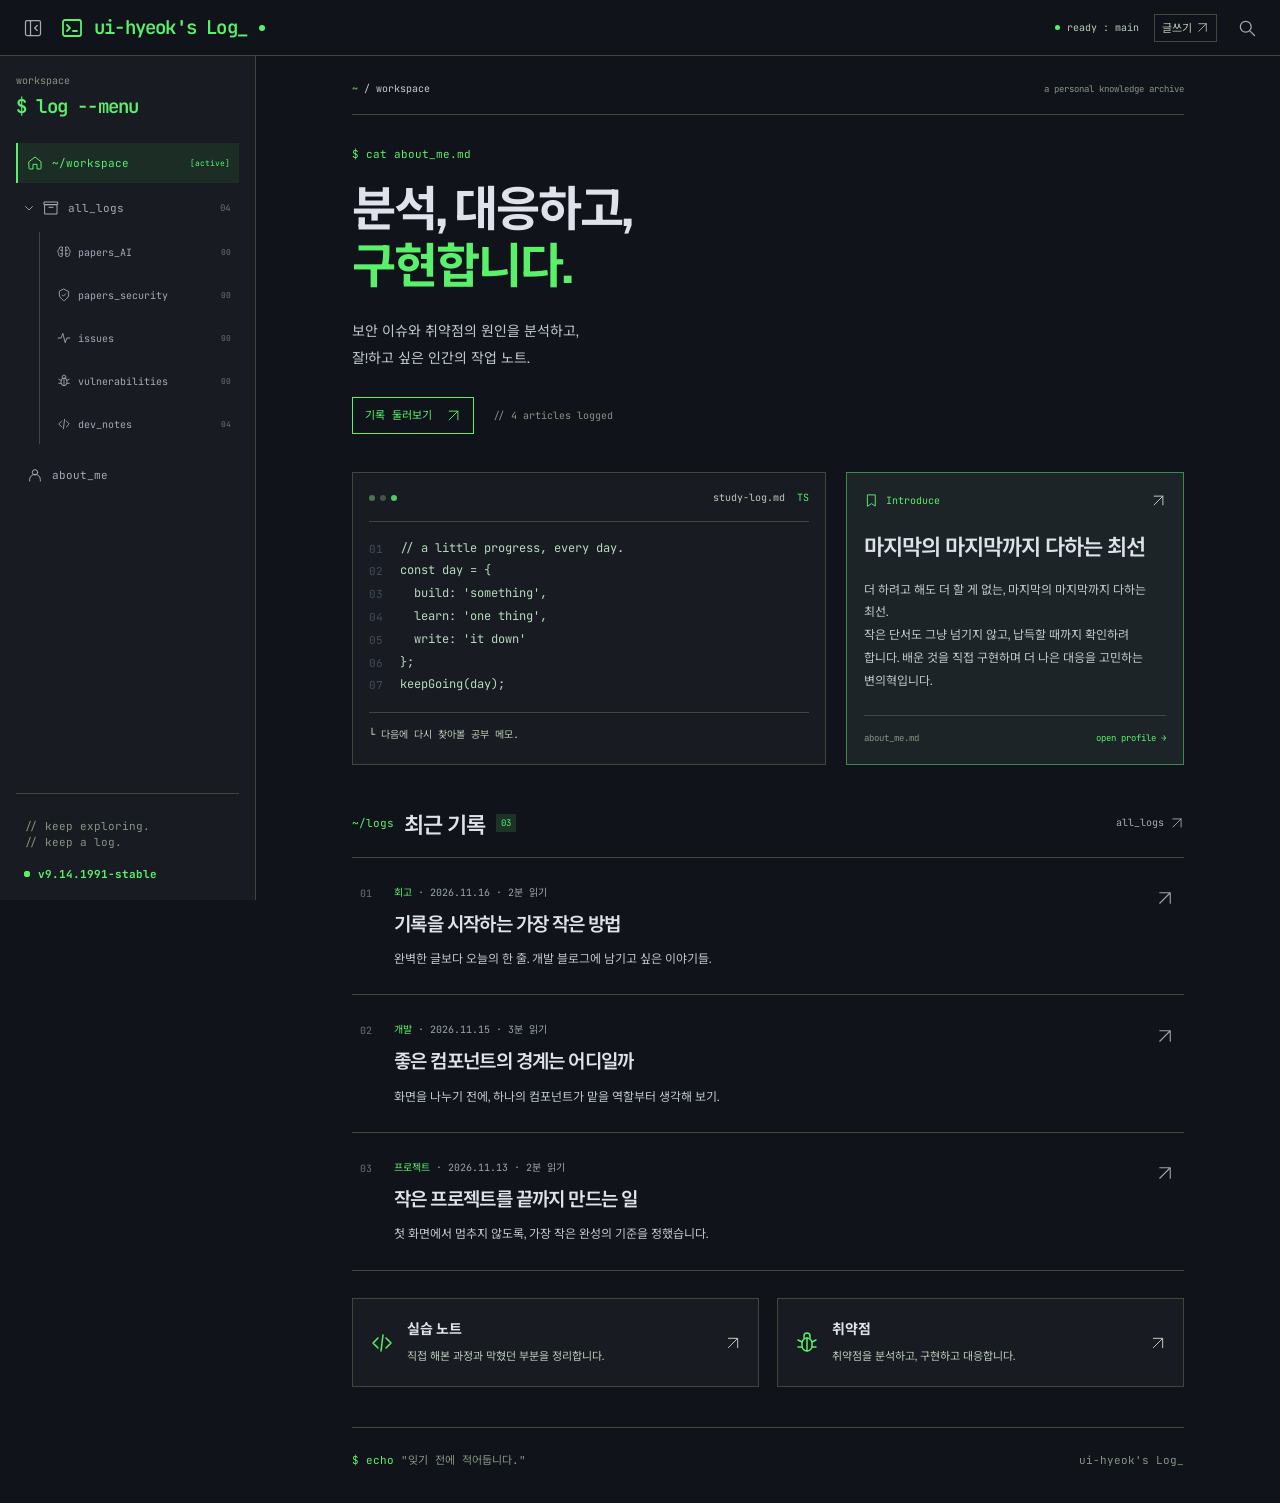
==== commit aebfe518: "Match terminal reference copy, category commands, and English profile" ====
--- a/index.html
+++ b/index.html
@@ -1,17 +1,17 @@
 <!doctype html>
-<html lang="ko"><head><meta charset="utf-8"><meta name="viewport" content="width=device-width,initial-scale=1,viewport-fit=cover"><meta name="description" content="보안 이슈와 취약점의 원인을 분석하고, 탐지·대응 방법을 직접 구현하며 배운 내용을 기록합니다."><meta name="theme-color" content="#10141a"><title>ui-hyeok&#x27;s Log_ · ~/workspace</title><link rel="icon" href="./favicon.ico?v=4" sizes="any"><link rel="icon" type="image/png" sizes="32x32" href="./favicon-32.png?v=4"><link rel="icon" type="image/svg+xml" href="./favicon.svg?v=4"><link rel="apple-touch-icon" sizes="180x180" href="./apple-touch-icon.png?v=4"><link rel="preconnect" href="https://fonts.googleapis.com"><link rel="preconnect" href="https://fonts.gstatic.com" crossorigin><link href="https://fonts.googleapis.com/css2?family=Geist:wght@300;400;500;600;700&amp;family=JetBrains+Mono:wght@400;500;600;700&amp;family=Noto+Sans+KR:wght@400;500;600;700&amp;display=swap" rel="stylesheet"><link href="./styles.css?v=d9f80dc5" rel="stylesheet"><script src="./script.js?v=72af7046" defer></script></head>
+<html lang="ko"><head><meta charset="utf-8"><meta name="viewport" content="width=device-width,initial-scale=1,viewport-fit=cover"><meta name="description" content="보안 이슈와 취약점의 원인을 분석하고, 잘!하고 싶은 인간의 작업 노트."><meta name="theme-color" content="#10141a"><title>ui-hyeok&#x27;s Log_ · ~/workspace</title><link rel="icon" href="./favicon.ico?v=4" sizes="any"><link rel="icon" type="image/png" sizes="32x32" href="./favicon-32.png?v=4"><link rel="icon" type="image/svg+xml" href="./favicon.svg?v=4"><link rel="apple-touch-icon" sizes="180x180" href="./apple-touch-icon.png?v=4"><link rel="preconnect" href="https://fonts.googleapis.com"><link rel="preconnect" href="https://fonts.gstatic.com" crossorigin><link href="https://fonts.googleapis.com/css2?family=Geist:wght@300;400;500;600;700&amp;family=JetBrains+Mono:wght@400;500;600;700&amp;family=Noto+Sans+KR:wght@400;500;600;700&amp;display=swap" rel="stylesheet"><link href="./styles.css?v=48b484ed" rel="stylesheet"><script src="./script.js?v=72af7046" defer></script></head>
 <body class="view-default" data-active-section="home" data-prefix="./" data-site-name="ui-hyeok&#x27;s Log_" data-author="UHByeon" data-display-name="Ui-hyeok Byeon" data-name-ko="변의혁"><a class="skip-link" href="#main">본문으로 건너뛰기</a><header class="site-header"><div class="header-identity"><button type="button" class="icon-button sidebar-toggle" id="sidebar-toggle" aria-controls="sidebar" aria-expanded="true" aria-label="좌측 메뉴 접기" title="좌측 메뉴 접기"><svg width="20" height="20" viewBox="0 0 24 24" fill="none" stroke="currentColor" stroke-width="1.5" stroke-linecap="round" stroke-linejoin="round" aria-hidden="true"><rect x="3" y="3" width="18" height="18" rx="2"/><path d="M9 3v18m8-12-3 3 3 3"/></svg></button><a class="brand" href="./index.html" aria-label="ui-hyeok&#x27;s Log_ 홈"><svg width="24" height="24" viewBox="0 0 24 24" fill="none" stroke="currentColor" stroke-width="1.5" stroke-linecap="round" stroke-linejoin="round" aria-hidden="true"><rect x="3" y="4" width="18" height="16" rx="2"/><path d="m7 9 3 3-3 3m6 0h4"/></svg><span>ui-hyeok&#x27;s Log<span class="brand-cursor">_</span></span><span class="brand-dot" aria-hidden="true"></span></a></div><div class="header-actions"><span class="header-status"><i></i>ready : main</span><a class="writer-link" href="https://uihyeok-byeon.tistory.com/manage/newpost" target="_blank" rel="noopener noreferrer" title="작성자 전용 · Tistory 글쓰기" aria-label="작성자 전용 Tistory 글쓰기">글쓰기 <svg width="13" height="13" viewBox="0 0 24 24" fill="none" stroke="currentColor" stroke-width="1.5" stroke-linecap="round" stroke-linejoin="round" aria-hidden="true"><path d="M5 19 19 5M5 5h14v14"/></svg></a><a class="icon-button" href="./posts.html#search-input" aria-label="기록 검색"><svg width="20" height="20" viewBox="0 0 24 24" fill="none" stroke="currentColor" stroke-width="1.5" stroke-linecap="round" stroke-linejoin="round" aria-hidden="true"><circle cx="10.5" cy="10.5" r="6.5"/><path d="m16 16 5 5"/></svg></a><button class="icon-button menu-toggle" id="menu-toggle" aria-controls="sidebar" aria-expanded="false" aria-label="전체 메뉴 열기"><svg width="21" height="21" viewBox="0 0 24 24" fill="none" stroke="currentColor" stroke-width="1.5" stroke-linecap="round" stroke-linejoin="round" aria-hidden="true"><path d="M4 6h16M4 12h16M4 18h16"/></svg></button></div></header>
 <button class="menu-backdrop" id="menu-backdrop" tabindex="-1" aria-label="전체 메뉴 닫기" hidden></button><aside class="sidebar" id="sidebar" aria-label="전체 탐색"><div class="sidebar-heading"><span>workspace</span><button class="icon-button drawer-close" aria-label="메뉴 닫기"><svg width="18" height="18" viewBox="0 0 24 24" fill="none" stroke="currentColor" stroke-width="1.5" stroke-linecap="round" stroke-linejoin="round" aria-hidden="true"><path d="m5 5 14 14M5 19 19 5"/></svg></button></div><p class="nav-command">$ log --menu</p><nav class="side-nav" aria-label="주 메뉴"><a href="./index.html" class="nav-item is-active" aria-current="page"><svg width="18" height="18" viewBox="0 0 24 24" fill="none" stroke="currentColor" stroke-width="1.5" stroke-linecap="round" stroke-linejoin="round" aria-hidden="true"><path d="m3 10 9-7 9 7v10a1 1 0 0 1-1 1h-5v-7H9v7H4a1 1 0 0 1-1-1z"/></svg><span class="nav-labels">~/workspace</span><span class="nav-badge">[active]</span></a><div class="nav-group"><div class="nav-group-row"><button type="button" class="nav-group-toggle" id="log-group-toggle" aria-label="all_logs 분류 접기" aria-controls="log-categories" aria-expanded="true"><svg width="12" height="12" viewBox="0 0 24 24" fill="none" stroke="currentColor" stroke-width="1.5" stroke-linecap="round" stroke-linejoin="round" aria-hidden="true"><path d="m9 5 7 7-7 7"/></svg></button><a href="./posts.html" class="nav-item" data-all-logs-link aria-controls="log-categories" aria-expanded="true"><svg width="18" height="18" viewBox="0 0 24 24" fill="none" stroke="currentColor" stroke-width="1.5" stroke-linecap="round" stroke-linejoin="round" aria-hidden="true"><path d="M3 7h18v14H3zM2 3h20v4H2zM9 11h6"/></svg><span class="nav-labels">all_logs</span><span class="nav-count">04</span></a></div><div class="side-subnav" id="log-categories" data-has-active="false"><a href="./papers-ai.html" class="nav-item"><svg width="18" height="18" viewBox="0 0 24 24" fill="none" stroke="currentColor" stroke-width="1.5" stroke-linecap="round" stroke-linejoin="round" aria-hidden="true"><path d="M9 4a3 3 0 0 0-5 3 4 4 0 0 0-1 7 4 4 0 0 0 6 5V4zm6 0a3 3 0 0 1 5 3 4 4 0 0 1 1 7 4 4 0 0 1-6 5V4zM6 9h3m6 0h3M6 15h3m6 0h3"/></svg><span class="nav-labels">papers_AI</span><span class="nav-count">00</span></a><a href="./papers-security.html" class="nav-item"><svg width="18" height="18" viewBox="0 0 24 24" fill="none" stroke="currentColor" stroke-width="1.5" stroke-linecap="round" stroke-linejoin="round" aria-hidden="true"><path d="m12 2 8 4v6c0 5-8 10-8 10S4 17 4 12V6zM9 12l2 2 4-4"/></svg><span class="nav-labels">papers_security</span><span class="nav-count">00</span></a><a href="./issues.html" class="nav-item"><svg width="18" height="18" viewBox="0 0 24 24" fill="none" stroke="currentColor" stroke-width="1.5" stroke-linecap="round" stroke-linejoin="round" aria-hidden="true"><path d="M2 12h5l3-8 4 16 3-8h5"/></svg><span class="nav-labels">issues</span><span class="nav-count">00</span></a><a href="./vulnerabilities.html" class="nav-item"><svg width="18" height="18" viewBox="0 0 24 24" fill="none" stroke="currentColor" stroke-width="1.5" stroke-linecap="round" stroke-linejoin="round" aria-hidden="true"><rect x="7" y="7" width="10" height="13" rx="5"/><path d="M9 7V5a3 3 0 0 1 6 0v2M3 9l4 2m10 0 4-2M3 16h4m10 0h4M12 7v13"/></svg><span class="nav-labels">vulnerabilities</span><span class="nav-count">00</span></a><a href="./development.html" class="nav-item"><svg width="18" height="18" viewBox="0 0 24 24" fill="none" stroke="currentColor" stroke-width="1.5" stroke-linecap="round" stroke-linejoin="round" aria-hidden="true"><path d="m8 7-5 5 5 5m8-10 5 5-5 5m-3-13-2 16"/></svg><span class="nav-labels">dev_notes</span><span class="nav-count">04</span></a></div></div><a href="./about.html" class="nav-item"><svg width="18" height="18" viewBox="0 0 24 24" fill="none" stroke="currentColor" stroke-width="1.5" stroke-linecap="round" stroke-linejoin="round" aria-hidden="true"><circle cx="12" cy="8" r="4"/><path d="M4 21v-2a8 8 0 0 1 16 0v2"/></svg><span class="nav-labels">about_me</span></a></nav><div class="sidebar-footer"><p>// keep exploring.<br>// keep a log.</p><div class="build-status"><span class="build-indicator" aria-hidden="true"></span><span>v9.14.1991-stable</span></div></div></aside>
-<div class="workspace"><main id="main" class="page-shell"><div class="page-path"><span><b>~</b> / workspace</span><span class="path-note">a personal knowledge archive</span></div><section class="hero"><p class="command">$ cat about_me.md</p><h1>분석하고, 구현하고,<br><span>대응합니다.</span></h1><p class="hero-description">보안 이슈와 취약점의 원인을 분석하고, 탐지·대응 방법을 직접 구현하며 배운 내용을 기록합니다.</p><div class="hero-links"><a class="terminal-button" href="./posts.html">기록 둘러보기 <svg width="15" height="15" viewBox="0 0 24 24" fill="none" stroke="currentColor" stroke-width="1.5" stroke-linecap="round" stroke-linejoin="round" aria-hidden="true"><path d="M5 19 19 5M5 5h14v14"/></svg></a><span>// 4 articles logged</span></div></section><div class="home-panels"><div class="daily-log"><div class="code-frame"><div class="code-bar"><span class="window-dots" aria-hidden="true"><i></i><i></i><i></i></span><span>study-log.md</span><span class="code-language">MD</span></div><div class="code-content"><span class="line-numbers" aria-hidden="true">01
+<div class="workspace"><main id="main" class="page-shell"><div class="page-path"><span><b>~</b> / workspace</span><span class="path-note">a personal knowledge archive</span></div><section class="hero"><p class="command">$ cat about_me.md</p><h1>분석, 대응하고,<br><span>구현합니다.</span></h1><p class="hero-description">보안 이슈와 취약점의 원인을 분석하고,<br>잘!하고 싶은 인간의 작업 노트.</p><div class="hero-links"><a class="terminal-button" href="./posts.html">기록 둘러보기 <svg width="15" height="15" viewBox="0 0 24 24" fill="none" stroke="currentColor" stroke-width="1.5" stroke-linecap="round" stroke-linejoin="round" aria-hidden="true"><path d="M5 19 19 5M5 5h14v14"/></svg></a><span>// 4 articles logged</span></div></section><div class="home-panels"><div class="daily-log"><div class="code-frame"><div class="code-bar"><span class="window-dots" aria-hidden="true"><i></i><i></i><i></i></span><span>study-log.md</span><span class="code-language">TS</span></div><div class="code-content"><span class="line-numbers" aria-hidden="true">01
 02
 03
 04
 05
 06
-07</span><pre tabindex="0"><code id="daily-code"># study log
-
-- 읽은 자료와 출처
-- 이해한 내용
-- 직접 확인한 결과
-- 남은 질문
-- 다음에 살펴볼 것</code></pre></div></div><p>└ 다음에 다시 찾아볼 공부 메모.</p></div><a class="pinned-note" href="./about.html"><div class="pin-eyebrow"><svg width="15" height="15" viewBox="0 0 24 24" fill="none" stroke="currentColor" stroke-width="1.5" stroke-linecap="round" stroke-linejoin="round" aria-hidden="true"><path d="M6 3h12v18l-6-4-6 4z"/></svg> 처음 오셨다면 · about_me <svg width="15" height="15" viewBox="0 0 24 24" fill="none" stroke="currentColor" stroke-width="1.5" stroke-linecap="round" stroke-linejoin="round" aria-hidden="true"><path d="M5 19 19 5M5 5h14v14"/></svg></div><h2>안녕하세요, 변의혁입니다.</h2><p>이 블로그에서 다루는 내용과 글을 정리하는 방식을 소개합니다.</p><footer><span>about_me.md</span><span>open profile →</span></footer></a></div><section class="recent-logs" id="recent-logs"><header class="section-heading"><div><span>~/logs</span><h2>최근 기록</h2><small>04</small></div><a href="./posts.html">all_logs <svg width="14" height="14" viewBox="0 0 24 24" fill="none" stroke="currentColor" stroke-width="1.5" stroke-linecap="round" stroke-linejoin="round" aria-hidden="true"><path d="M5 19 19 5M5 5h14v14"/></svg></a></header><article class="log-row"><span class="row-number">01</span><div><div class="post-meta"><a href="./development.html">회고</a><span>·</span><time datetime="2026-11-16">2026.11.16</time><span>· 2분 읽기</span></div><h3><a href="./posts/start.html">기록을 시작하는 가장 작은 방법</a></h3><p>완벽한 글보다 오늘의 한 줄. 개발 블로그에 남기고 싶은 이야기들.</p></div><a class="row-arrow" href="./posts/start.html" aria-label="기록을 시작하는 가장 작은 방법 읽기"><svg width="18" height="18" viewBox="0 0 24 24" fill="none" stroke="currentColor" stroke-width="1.5" stroke-linecap="round" stroke-linejoin="round" aria-hidden="true"><path d="M5 19 19 5M5 5h14v14"/></svg></a></article><article class="log-row"><span class="row-number">02</span><div><div class="post-meta"><a href="./development.html">개발</a><span>·</span><time datetime="2026-11-15">2026.11.15</time><span>· 3분 읽기</span></div><h3><a href="./posts/components.html">좋은 컴포넌트의 경계는 어디일까</a></h3><p>화면을 나누기 전에, 하나의 컴포넌트가 맡을 역할부터 생각해 보기.</p></div><a class="row-arrow" href="./posts/components.html" aria-label="좋은 컴포넌트의 경계는 어디일까 읽기"><svg width="18" height="18" viewBox="0 0 24 24" fill="none" stroke="currentColor" stroke-width="1.5" stroke-linecap="round" stroke-linejoin="round" aria-hidden="true"><path d="M5 19 19 5M5 5h14v14"/></svg></a></article><article class="log-row"><span class="row-number">03</span><div><div class="post-meta"><a href="./development.html">프로젝트</a><span>·</span><time datetime="2026-11-13">2026.11.13</time><span>· 2분 읽기</span></div><h3><a href="./posts/small-project.html">작은 프로젝트를 끝까지 만드는 일</a></h3><p>첫 화면에서 멈추지 않도록, 가장 작은 완성의 기준을 정했습니다.</p></div><a class="row-arrow" href="./posts/small-project.html" aria-label="작은 프로젝트를 끝까지 만드는 일 읽기"><svg width="18" height="18" viewBox="0 0 24 24" fill="none" stroke="currentColor" stroke-width="1.5" stroke-linecap="round" stroke-linejoin="round" aria-hidden="true"><path d="M5 19 19 5M5 5h14v14"/></svg></a></article><article class="log-row"><span class="row-number">04</span><div><div class="post-meta"><a href="./development.html">개발</a><span>·</span><time datetime="2026-11-10">2026.11.10</time><span>· 3분 읽기</span></div><h3><a href="./posts/debugging.html">에러 메시지를 읽는 나만의 순서</a></h3><p>추측을 줄이고 재현부터 시작하는, 차분한 디버깅 메모.</p></div><a class="row-arrow" href="./posts/debugging.html" aria-label="에러 메시지를 읽는 나만의 순서 읽기"><svg width="18" height="18" viewBox="0 0 24 24" fill="none" stroke="currentColor" stroke-width="1.5" stroke-linecap="round" stroke-linejoin="round" aria-hidden="true"><path d="M5 19 19 5M5 5h14v14"/></svg></a></article></section><div class="topic-grid"><a href="./development.html"><svg width="24" height="24" viewBox="0 0 24 24" fill="none" stroke="currentColor" stroke-width="1.5" stroke-linecap="round" stroke-linejoin="round" aria-hidden="true"><path d="m8 7-5 5 5 5m8-10 5 5-5 5m-3-13-2 16"/></svg><div><h2>실습 노트</h2><p>직접 해본 과정과 막혔던 부분을 정리합니다.</p></div><svg width="16" height="16" viewBox="0 0 24 24" fill="none" stroke="currentColor" stroke-width="1.5" stroke-linecap="round" stroke-linejoin="round" aria-hidden="true"><path d="M5 19 19 5M5 5h14v14"/></svg></a><a href="./papers-ai.html"><svg width="24" height="24" viewBox="0 0 24 24" fill="none" stroke="currentColor" stroke-width="1.5" stroke-linecap="round" stroke-linejoin="round" aria-hidden="true"><path d="M9 4a3 3 0 0 0-5 3 4 4 0 0 0-1 7 4 4 0 0 0 6 5V4zm6 0a3 3 0 0 1 5 3 4 4 0 0 1 1 7 4 4 0 0 1-6 5V4zM6 9h3m6 0h3M6 15h3m6 0h3"/></svg><div><h2>인공지능 논문</h2><p>논문의 방법과 결과를 살펴보고, 이해한 내용을 적습니다.</p></div><svg width="16" height="16" viewBox="0 0 24 24" fill="none" stroke="currentColor" stroke-width="1.5" stroke-linecap="round" stroke-linejoin="round" aria-hidden="true"><path d="M5 19 19 5M5 5h14v14"/></svg></a></div><footer class="page-footer home-footer"><p><span>$ echo</span> "잊기 전에 적어둡니다."</p><span class="footer-signature">ui-hyeok&#x27;s Log_</span></footer></main></div><nav class="bottom-nav" aria-label="모바일 주 메뉴"><a href="./index.html" class="is-active" aria-current="page"><svg width="20" height="20" viewBox="0 0 24 24" fill="none" stroke="currentColor" stroke-width="1.5" stroke-linecap="round" stroke-linejoin="round" aria-hidden="true"><path d="m3 10 9-7 9 7v10a1 1 0 0 1-1 1h-5v-7H9v7H4a1 1 0 0 1-1-1z"/></svg><span>~/workspace</span></a><a href="./posts.html" class=""><svg width="20" height="20" viewBox="0 0 24 24" fill="none" stroke="currentColor" stroke-width="1.5" stroke-linecap="round" stroke-linejoin="round" aria-hidden="true"><path d="M3 7h18v14H3zM2 3h20v4H2zM9 11h6"/></svg><span>all_logs</span></a><a href="./development.html" class=""><svg width="20" height="20" viewBox="0 0 24 24" fill="none" stroke="currentColor" stroke-width="1.5" stroke-linecap="round" stroke-linejoin="round" aria-hidden="true"><path d="m8 7-5 5 5 5m8-10 5 5-5 5m-3-13-2 16"/></svg><span>dev_notes</span></a><a href="./about.html" class=""><svg width="20" height="20" viewBox="0 0 24 24" fill="none" stroke="currentColor" stroke-width="1.5" stroke-linecap="round" stroke-linejoin="round" aria-hidden="true"><circle cx="12" cy="8" r="4"/><path d="M4 21v-2a8 8 0 0 1 16 0v2"/></svg><span>about_me</span></a></nav><p id="interaction-status" class="sr-only" role="status" aria-live="polite"></p></body></html>+07</span><pre tabindex="0"><code id="daily-code">// a little progress, every day.
+const day = {
+  build: &#x27;something&#x27;,
+  learn: &#x27;one thing&#x27;,
+  write: &#x27;it down&#x27;
+};
+keepGoing(day);</code></pre></div></div><p>└ 다음에 다시 찾아볼 공부 메모.</p></div><a class="pinned-note" href="./about.html"><div class="pin-eyebrow"><svg width="15" height="15" viewBox="0 0 24 24" fill="none" stroke="currentColor" stroke-width="1.5" stroke-linecap="round" stroke-linejoin="round" aria-hidden="true"><path d="M6 3h12v18l-6-4-6 4z"/></svg> Introduce <svg width="15" height="15" viewBox="0 0 24 24" fill="none" stroke="currentColor" stroke-width="1.5" stroke-linecap="round" stroke-linejoin="round" aria-hidden="true"><path d="M5 19 19 5M5 5h14v14"/></svg></div><h2>마지막의 마지막까지 다하는 최선</h2><p>더 하려고 해도 더 할 게 없는, 마지막의 마지막까지 다하는 최선.<br>작은 단서도 그냥 넘기지 않고, 납득할 때까지 확인하려 합니다. 배운 것을 직접 구현하며 더 나은 대응을 고민하는 변의혁입니다.</p><footer><span>about_me.md</span><span>open profile →</span></footer></a></div><section class="recent-logs" id="recent-logs"><header class="section-heading"><div><span>~/logs</span><h2>최근 기록</h2><small>03</small></div><a href="./posts.html">all_logs <svg width="14" height="14" viewBox="0 0 24 24" fill="none" stroke="currentColor" stroke-width="1.5" stroke-linecap="round" stroke-linejoin="round" aria-hidden="true"><path d="M5 19 19 5M5 5h14v14"/></svg></a></header><article class="log-row"><span class="row-number">01</span><div><div class="post-meta"><a href="./development.html">회고</a><span>·</span><time datetime="2026-11-16">2026.11.16</time><span>· 2분 읽기</span></div><h3><a href="./posts/start.html">기록을 시작하는 가장 작은 방법</a></h3><p>완벽한 글보다 오늘의 한 줄. 개발 블로그에 남기고 싶은 이야기들.</p></div><a class="row-arrow" href="./posts/start.html" aria-label="기록을 시작하는 가장 작은 방법 읽기"><svg width="18" height="18" viewBox="0 0 24 24" fill="none" stroke="currentColor" stroke-width="1.5" stroke-linecap="round" stroke-linejoin="round" aria-hidden="true"><path d="M5 19 19 5M5 5h14v14"/></svg></a></article><article class="log-row"><span class="row-number">02</span><div><div class="post-meta"><a href="./development.html">개발</a><span>·</span><time datetime="2026-11-15">2026.11.15</time><span>· 3분 읽기</span></div><h3><a href="./posts/components.html">좋은 컴포넌트의 경계는 어디일까</a></h3><p>화면을 나누기 전에, 하나의 컴포넌트가 맡을 역할부터 생각해 보기.</p></div><a class="row-arrow" href="./posts/components.html" aria-label="좋은 컴포넌트의 경계는 어디일까 읽기"><svg width="18" height="18" viewBox="0 0 24 24" fill="none" stroke="currentColor" stroke-width="1.5" stroke-linecap="round" stroke-linejoin="round" aria-hidden="true"><path d="M5 19 19 5M5 5h14v14"/></svg></a></article><article class="log-row"><span class="row-number">03</span><div><div class="post-meta"><a href="./development.html">프로젝트</a><span>·</span><time datetime="2026-11-13">2026.11.13</time><span>· 2분 읽기</span></div><h3><a href="./posts/small-project.html">작은 프로젝트를 끝까지 만드는 일</a></h3><p>첫 화면에서 멈추지 않도록, 가장 작은 완성의 기준을 정했습니다.</p></div><a class="row-arrow" href="./posts/small-project.html" aria-label="작은 프로젝트를 끝까지 만드는 일 읽기"><svg width="18" height="18" viewBox="0 0 24 24" fill="none" stroke="currentColor" stroke-width="1.5" stroke-linecap="round" stroke-linejoin="round" aria-hidden="true"><path d="M5 19 19 5M5 5h14v14"/></svg></a></article></section><div class="topic-grid"><a href="./development.html"><svg width="24" height="24" viewBox="0 0 24 24" fill="none" stroke="currentColor" stroke-width="1.5" stroke-linecap="round" stroke-linejoin="round" aria-hidden="true"><path d="m8 7-5 5 5 5m8-10 5 5-5 5m-3-13-2 16"/></svg><div><h2>실습 노트</h2><p>직접 해본 과정과 막혔던 부분을 정리합니다.</p></div><svg width="16" height="16" viewBox="0 0 24 24" fill="none" stroke="currentColor" stroke-width="1.5" stroke-linecap="round" stroke-linejoin="round" aria-hidden="true"><path d="M5 19 19 5M5 5h14v14"/></svg></a><a href="./vulnerabilities.html"><svg width="24" height="24" viewBox="0 0 24 24" fill="none" stroke="currentColor" stroke-width="1.5" stroke-linecap="round" stroke-linejoin="round" aria-hidden="true"><rect x="7" y="7" width="10" height="13" rx="5"/><path d="M9 7V5a3 3 0 0 1 6 0v2M3 9l4 2m10 0 4-2M3 16h4m10 0h4M12 7v13"/></svg><div><h2>취약점</h2><p>취약점을 분석하고, 구현하고 대응합니다.</p></div><svg width="16" height="16" viewBox="0 0 24 24" fill="none" stroke="currentColor" stroke-width="1.5" stroke-linecap="round" stroke-linejoin="round" aria-hidden="true"><path d="M5 19 19 5M5 5h14v14"/></svg></a></div><footer class="page-footer home-footer"><p><span>$ echo</span> "잊기 전에 적어둡니다."</p><span class="footer-signature">ui-hyeok&#x27;s Log_</span></footer></main></div><nav class="bottom-nav" aria-label="모바일 주 메뉴"><a href="./index.html" class="is-active" aria-current="page"><svg width="20" height="20" viewBox="0 0 24 24" fill="none" stroke="currentColor" stroke-width="1.5" stroke-linecap="round" stroke-linejoin="round" aria-hidden="true"><path d="m3 10 9-7 9 7v10a1 1 0 0 1-1 1h-5v-7H9v7H4a1 1 0 0 1-1-1z"/></svg><span>~/workspace</span></a><a href="./posts.html" class=""><svg width="20" height="20" viewBox="0 0 24 24" fill="none" stroke="currentColor" stroke-width="1.5" stroke-linecap="round" stroke-linejoin="round" aria-hidden="true"><path d="M3 7h18v14H3zM2 3h20v4H2zM9 11h6"/></svg><span>all_logs</span></a><a href="./development.html" class=""><svg width="20" height="20" viewBox="0 0 24 24" fill="none" stroke="currentColor" stroke-width="1.5" stroke-linecap="round" stroke-linejoin="round" aria-hidden="true"><path d="m8 7-5 5 5 5m8-10 5 5-5 5m-3-13-2 16"/></svg><span>dev_notes</span></a><a href="./about.html" class=""><svg width="20" height="20" viewBox="0 0 24 24" fill="none" stroke="currentColor" stroke-width="1.5" stroke-linecap="round" stroke-linejoin="round" aria-hidden="true"><circle cx="12" cy="8" r="4"/><path d="M4 21v-2a8 8 0 0 1 16 0v2"/></svg><span>about_me</span></a></nav><p id="interaction-status" class="sr-only" role="status" aria-live="polite"></p></body></html>
--- a/styles.css
+++ b/styles.css
@@ -10,7 +10,7 @@
 .timeline-command{padding:17px;background:var(--panel);border:1px solid var(--line);margin:0 0 27px;border-left:2px solid var(--green);font:11px/1.8 var(--mono);color:#a8b5b1}.timeline-command .command{font-weight:600;margin-bottom:12px}.timeline-command>p:not(.command){margin-bottom:10px}.timeline-command b{color:var(--green);font-weight:500}.timeline-command p>span{margin:0 13px;color:var(--soft)}.timeline-command>small{font:10px var(--sans);color:var(--soft)}.timeline-list{display:flex;flex-direction:column;gap:20px;position:relative;padding-left:18px;border-left:1px solid #365743;margin-top:12px}.timeline-entry{position:relative;border:1px solid var(--line);background:var(--panel);padding:18px}.timeline-entry:before{content:"";position:absolute;width:7px;height:7px;background:var(--green);border:2px solid var(--bg);left:-23px;top:24px;border-radius:50%}.timeline-entry h2{font-size:20px;line-height:1.5;letter-spacing:-.6px;margin:13px 0}.timeline-entry>p{font-size:13px;line-height:1.9;color:#c1c9d1;margin-bottom:18px}.timeline-entry>footer{display:flex;gap:12px;justify-content:space-between;border-top:1px solid var(--line);padding-top:13px;font:9px/1.8 var(--mono);color:#7e9188}.timeline-entry>footer a{color:#a1c3ad;white-space:nowrap}
 .skip-link{position:fixed;z-index:100;top:8px;left:10px;padding:12px;background:var(--green);color:var(--bg);transform:translateY(-150%);font-size:12px}.skip-link:focus{transform:translateY(0)}.sr-only{position:absolute;width:1px;height:1px;padding:0;margin:-1px;overflow:hidden;clip:rect(0,0,0,0);white-space:nowrap;border:0}
 @media(max-width:1100px) and (min-width:768px){.page-shell{padding-inline:24px}.hero h1{font-size:42px}.home-panels{grid-template-columns:1fr}.pinned-note{min-height:230px}.topic-grid{grid-template-columns:1fr}.archive-topline{flex-wrap:wrap}.search-box{width:100%}.article-heading h1{font-size:32px}}
-@media(max-width:767px){:root{--rail:0px}.site-header{padding-inline:16px;gap:10px}.brand{font-size:15px;gap:7px;letter-spacing:-.6px}.brand>svg{width:21px;height:21px}.brand-dot{width:5px;height:5px;margin-left:0}.header-actions{gap:4px}.header-status{display:none}.icon-button{width:27px;height:31px}.menu-toggle,.drawer-close{display:inline-flex}.sidebar{top:var(--header);width:min(300px,85vw);transform:translateX(-100%);visibility:hidden;transition:transform .18s,visibility .18s;padding:20px 18px}.menu-open .sidebar{transform:translateX(0);visibility:visible}.menu-open{overflow:hidden}.sidebar-heading{font-size:11px}.nav-command{font-size:22px;margin-bottom:23px}.nav-item{font-size:12px;min-height:44px}.sidebar-footer{padding-top:25px}.workspace{margin:0}.page-shell{max-width:700px;padding:20px 16px calc(90px + env(safe-area-inset-bottom))}.page-path{font-size:10px;margin-bottom:26px;padding-bottom:15px}.path-note{display:none}.bottom-nav{position:fixed;inset:auto 0 0;height:calc(64px + env(safe-area-inset-bottom));padding:0 10px env(safe-area-inset-bottom);display:flex;align-items:stretch;justify-content:space-around;background:#181c22f8;border-top:1px solid var(--line);z-index:30}.bottom-nav>a{display:flex;flex-direction:column;align-items:center;justify-content:center;gap:7px;flex:1;min-width:0;padding:9px 2px 8px;border-top:2px solid transparent;margin-top:-1px;font:8px var(--mono);color:#a4b1b6}.bottom-nav>a.is-active{color:var(--green);border-top-color:var(--green)}.bottom-nav>a:hover{color:var(--green)}.bottom-nav svg{width:20px;height:20px}.hero{margin-bottom:30px}.hero .command{font-size:10px;margin-bottom:16px}.hero h1{font-size:34px;line-height:1.25;letter-spacing:-1.3px;margin-bottom:21px}.hero-description{font-size:12px;line-height:1.9;margin-bottom:23px}.hero-description br{display:none}.hero-links{gap:13px}.hero-links>span{font-size:9px}.terminal-button{font-size:10px;padding:9px 11px;gap:11px}.home-panels{grid-template-columns:1fr;gap:18px;margin-bottom:34px}.daily-log{padding:14px 14px 0}.code-content{gap:13px;padding:13px 10px}.code-content pre{font-size:10px;line-height:1.9}.line-numbers{font-size:9px;line-height:2.11}.code-bar{font-size:9px;padding:9px 10px;gap:9px}.window-dots i{width:5px;height:5px}.daily-log>p{font-size:9px}.pinned-note{min-height:235px;padding:19px 16px}.pin-eyebrow{font-size:9px;margin-bottom:20px}.pinned-note h2{font-size:23px}.pinned-note>p{font-size:12px}.pinned-note footer{font-size:9px}.section-heading{padding-bottom:16px;gap:9px}.section-heading>div{gap:7px}.section-heading>div>span{font-size:9px}.section-heading h2{font-size:19px}.section-heading small{font-size:8px;padding:2px 4px}.section-heading>a{font-size:8px;gap:4px}.log-row{grid-template-columns:19px minmax(0,1fr) 17px;gap:8px;padding:22px 0}.row-number{font-size:9px}.post-meta{font-size:9px;gap:5px}.log-row h3{font-size:17px;line-height:1.5;margin-block:9px}.log-row p{font-size:11px;line-height:1.9}.row-arrow>svg{width:15px;height:15px}.topic-grid{grid-template-columns:1fr;gap:14px;margin-top:23px}.topic-grid>a{padding:18px 16px}.topic-grid h2{font-size:14px}.topic-grid p{font-size:11px}.page-footer{margin-top:30px}.page-footer>p{font-size:9px;padding:13px 10px;line-height:1.9}.page-footer>div{font-size:8px;flex-wrap:wrap;gap:5px}.archive-topline{flex-wrap:wrap;gap:13px;padding-bottom:17px;margin-bottom:26px}.archive-topline>span{font-size:10px}.archive-topline small{font-size:8px;margin-left:6px}.search-box{width:100%;padding:9px}.search-box input{font-size:10px}.page-intro h1{font-size:26px;letter-spacing:-.8px;line-height:1.4}.page-intro>p:last-child:not(.command){font-size:12px;line-height:1.9}.page-intro .command{font-size:10px;overflow-wrap:anywhere}.filter-strip{gap:7px;padding-bottom:14px}.filter-button{font-size:9px;padding:7px 8px}.list-summary{font-size:9px;padding-bottom:16px}.archive-cards{gap:17px}.archive-card{padding:15px}.archive-card>header{font-size:9px;gap:7px}.archive-card>header time{font-size:8px}.archive-card h2{font-size:21px;line-height:1.45;margin-bottom:17px}.tag{font-size:9px;padding:2px 5px}.card-note{font-size:11px;padding:9px 10px;line-height:1.9}.archive-card>footer{font-size:8px}.copy-button{font-size:8px;padding:3px 5px}.copy-button>svg{width:11px;height:11px}.empty-library{padding:30px 21px}.empty-library h2{font-size:22px}.empty-library>p:not(.command){font-size:12px}.terminal-screen{padding:16px 12px;height:54vh;min-height:330px;font-size:10px}.profile-json{padding:15px 11px;font-size:10px}.cli-entry .command{font-size:10px}.cli-answer{font-size:10px}.cli-welcome{padding-left:9px}.cli-welcome p{font-size:9px}.topic-token{font-size:9px;padding:8px}.quick-commands{padding:12px;gap:7px}.quick-commands button{font-size:8px;padding:6px}.cli-form{padding:13px 12px;gap:9px}.cli-form input{font-size:10px}.cli-form button{font-size:9px}.terminal-hint{font-size:8px}.back-link{font-size:9px;margin-bottom:23px}.article-heading h1{font-size:29px;line-height:1.35;letter-spacing:-.9px;margin:16px 0 20px}.article-heading .command{font-size:9px;overflow-wrap:anywhere}.article-meta{font-size:9px;gap:9px;padding:13px 0;line-height:2}.article-toc{padding:15px 14px;margin:26px 0 33px}.article-toc>div{gap:10px}.article-toc>div>span{font-size:8px;gap:5px}.article-toc small{font-size:8px}.article-toc>a{font-size:11px;line-height:1.9;padding-block:5px}.article-toc>a>span{font-size:9px}.article-body>p{font-size:14px;line-height:2.05;margin-bottom:23px}.article-body h2{font-size:21px;line-height:1.5;letter-spacing:-.6px;margin:34px 0 21px}.article-body h2>span{font-size:11px;margin-right:6px}.article-body .code-content pre{font-size:10px;line-height:1.9}.article-body .line-numbers{font-size:9px;line-height:2.11}.article-tags{font-size:9px}.post-navigation{gap:13px;margin-top:28px}.post-navigation>a{padding:14px 12px}.post-navigation>a>span{font-size:8px}.post-navigation h3{font-size:12px;line-height:1.9}.timeline-command{padding:16px 13px;font-size:10px}.timeline-command .command{font-size:10px}.timeline-command>small{font-size:9px}.timeline-list{padding-left:13px;gap:17px}.timeline-entry{padding:15px 12px}.timeline-entry:before{left:-18px}.timeline-entry h2{font-size:19px}.timeline-entry>p{font-size:12px;line-height:1.9}.timeline-entry>footer{flex-wrap:wrap;gap:5px;font-size:8px}.timeline-entry .post-meta{font-size:8px}}
+@media(max-width:767px){:root{--rail:0px}.site-header{padding-inline:16px;gap:10px}.brand{font-size:15px;gap:7px;letter-spacing:-.6px}.brand>svg{width:21px;height:21px}.brand-dot{width:5px;height:5px;margin-left:0}.header-actions{gap:4px}.header-status{display:none}.icon-button{width:27px;height:31px}.menu-toggle,.drawer-close{display:inline-flex}.sidebar{top:var(--header);width:min(300px,85vw);transform:translateX(-100%);visibility:hidden;transition:transform .18s,visibility .18s;padding:20px 18px}.menu-open .sidebar{transform:translateX(0);visibility:visible}.menu-open{overflow:hidden}.sidebar-heading{font-size:11px}.nav-command{font-size:22px;margin-bottom:23px}.nav-item{font-size:12px;min-height:44px}.sidebar-footer{padding-top:25px}.workspace{margin:0}.page-shell{max-width:700px;padding:20px 16px calc(90px + env(safe-area-inset-bottom))}.page-path{font-size:10px;margin-bottom:26px;padding-bottom:15px}.path-note{display:none}.bottom-nav{position:fixed;inset:auto 0 0;height:calc(64px + env(safe-area-inset-bottom));padding:0 10px env(safe-area-inset-bottom);display:flex;align-items:stretch;justify-content:space-around;background:#181c22f8;border-top:1px solid var(--line);z-index:30}.bottom-nav>a{display:flex;flex-direction:column;align-items:center;justify-content:center;gap:7px;flex:1;min-width:0;padding:9px 2px 8px;border-top:2px solid transparent;margin-top:-1px;font:8px var(--mono);color:#a4b1b6}.bottom-nav>a.is-active{color:var(--green);border-top-color:var(--green)}.bottom-nav>a:hover{color:var(--green)}.bottom-nav svg{width:20px;height:20px}.hero{margin-bottom:30px}.hero .command{font-size:10px;margin-bottom:16px}.hero h1{font-size:34px;line-height:1.25;letter-spacing:-1.3px;margin-bottom:21px}.hero-description{font-size:12px;line-height:1.9;margin-bottom:23px}.hero-links{gap:13px}.hero-links>span{font-size:9px}.terminal-button{font-size:10px;padding:9px 11px;gap:11px}.home-panels{grid-template-columns:1fr;gap:18px;margin-bottom:34px}.daily-log{padding:14px 14px 0}.code-content{gap:13px;padding:13px 10px}.code-content pre{font-size:10px;line-height:1.9}.line-numbers{font-size:9px;line-height:2.11}.code-bar{font-size:9px;padding:9px 10px;gap:9px}.window-dots i{width:5px;height:5px}.daily-log>p{font-size:9px}.pinned-note{min-height:235px;padding:19px 16px}.pin-eyebrow{font-size:9px;margin-bottom:20px}.pinned-note h2{font-size:23px}.pinned-note>p{font-size:12px}.pinned-note footer{font-size:9px}.section-heading{padding-bottom:16px;gap:9px}.section-heading>div{gap:7px}.section-heading>div>span{font-size:9px}.section-heading h2{font-size:19px}.section-heading small{font-size:8px;padding:2px 4px}.section-heading>a{font-size:8px;gap:4px}.log-row{grid-template-columns:19px minmax(0,1fr) 17px;gap:8px;padding:22px 0}.row-number{font-size:9px}.post-meta{font-size:9px;gap:5px}.log-row h3{font-size:17px;line-height:1.5;margin-block:9px}.log-row p{font-size:11px;line-height:1.9}.row-arrow>svg{width:15px;height:15px}.topic-grid{grid-template-columns:1fr;gap:14px;margin-top:23px}.topic-grid>a{padding:18px 16px}.topic-grid h2{font-size:14px}.topic-grid p{font-size:11px}.page-footer{margin-top:30px}.page-footer>p{font-size:9px;padding:13px 10px;line-height:1.9}.page-footer>div{font-size:8px;flex-wrap:wrap;gap:5px}.archive-topline{flex-wrap:wrap;gap:13px;padding-bottom:17px;margin-bottom:26px}.archive-topline>span{font-size:10px}.archive-topline small{font-size:8px;margin-left:6px}.search-box{width:100%;padding:9px}.search-box input{font-size:10px}.page-intro h1{font-size:26px;letter-spacing:-.8px;line-height:1.4}.page-intro>p:last-child:not(.command){font-size:12px;line-height:1.9}.page-intro .command{font-size:10px;overflow-wrap:anywhere}.filter-strip{gap:7px;padding-bottom:14px}.filter-button{font-size:9px;padding:7px 8px}.list-summary{font-size:9px;padding-bottom:16px}.archive-cards{gap:17px}.archive-card{padding:15px}.archive-card>header{font-size:9px;gap:7px}.archive-card>header time{font-size:8px}.archive-card h2{font-size:21px;line-height:1.45;margin-bottom:17px}.tag{font-size:9px;padding:2px 5px}.card-note{font-size:11px;padding:9px 10px;line-height:1.9}.archive-card>footer{font-size:8px}.copy-button{font-size:8px;padding:3px 5px}.copy-button>svg{width:11px;height:11px}.empty-library{padding:30px 21px}.empty-library h2{font-size:22px}.empty-library>p:not(.command){font-size:12px}.terminal-screen{padding:16px 12px;height:54vh;min-height:330px;font-size:10px}.profile-json{padding:15px 11px;font-size:10px}.cli-entry .command{font-size:10px}.cli-answer{font-size:10px}.cli-welcome{padding-left:9px}.cli-welcome p{font-size:9px}.topic-token{font-size:9px;padding:8px}.quick-commands{padding:12px;gap:7px}.quick-commands button{font-size:8px;padding:6px}.cli-form{padding:13px 12px;gap:9px}.cli-form input{font-size:10px}.cli-form button{font-size:9px}.terminal-hint{font-size:8px}.back-link{font-size:9px;margin-bottom:23px}.article-heading h1{font-size:29px;line-height:1.35;letter-spacing:-.9px;margin:16px 0 20px}.article-heading .command{font-size:9px;overflow-wrap:anywhere}.article-meta{font-size:9px;gap:9px;padding:13px 0;line-height:2}.article-toc{padding:15px 14px;margin:26px 0 33px}.article-toc>div{gap:10px}.article-toc>div>span{font-size:8px;gap:5px}.article-toc small{font-size:8px}.article-toc>a{font-size:11px;line-height:1.9;padding-block:5px}.article-toc>a>span{font-size:9px}.article-body>p{font-size:14px;line-height:2.05;margin-bottom:23px}.article-body h2{font-size:21px;line-height:1.5;letter-spacing:-.6px;margin:34px 0 21px}.article-body h2>span{font-size:11px;margin-right:6px}.article-body .code-content pre{font-size:10px;line-height:1.9}.article-body .line-numbers{font-size:9px;line-height:2.11}.article-tags{font-size:9px}.post-navigation{gap:13px;margin-top:28px}.post-navigation>a{padding:14px 12px}.post-navigation>a>span{font-size:8px}.post-navigation h3{font-size:12px;line-height:1.9}.timeline-command{padding:16px 13px;font-size:10px}.timeline-command .command{font-size:10px}.timeline-command>small{font-size:9px}.timeline-list{padding-left:13px;gap:17px}.timeline-entry{padding:15px 12px}.timeline-entry:before{left:-18px}.timeline-entry h2{font-size:19px}.timeline-entry>p{font-size:12px;line-height:1.9}.timeline-entry>footer{flex-wrap:wrap;gap:5px;font-size:8px}.timeline-entry .post-meta{font-size:8px}}
 @media(max-width:359px){.brand{font-size:13px;gap:6px}.brand>svg{width:20px;height:20px}.hero h1{font-size:30px}.page-shell{padding-inline:13px}.site-header{padding-inline:13px}.article-heading h1{font-size:26px}.bottom-nav>a{font-size:7px}.section-heading h2{font-size:17px}.section-heading>div>span{font-size:8px}}
 .profile-intro{margin-bottom:22px}.profile-intro h1{margin:0}
 @media(max-width:767px){.profile-intro{margin-bottom:20px}.profile-terminal .terminal-screen{height:calc(100svh - 410px);min-height:220px}}
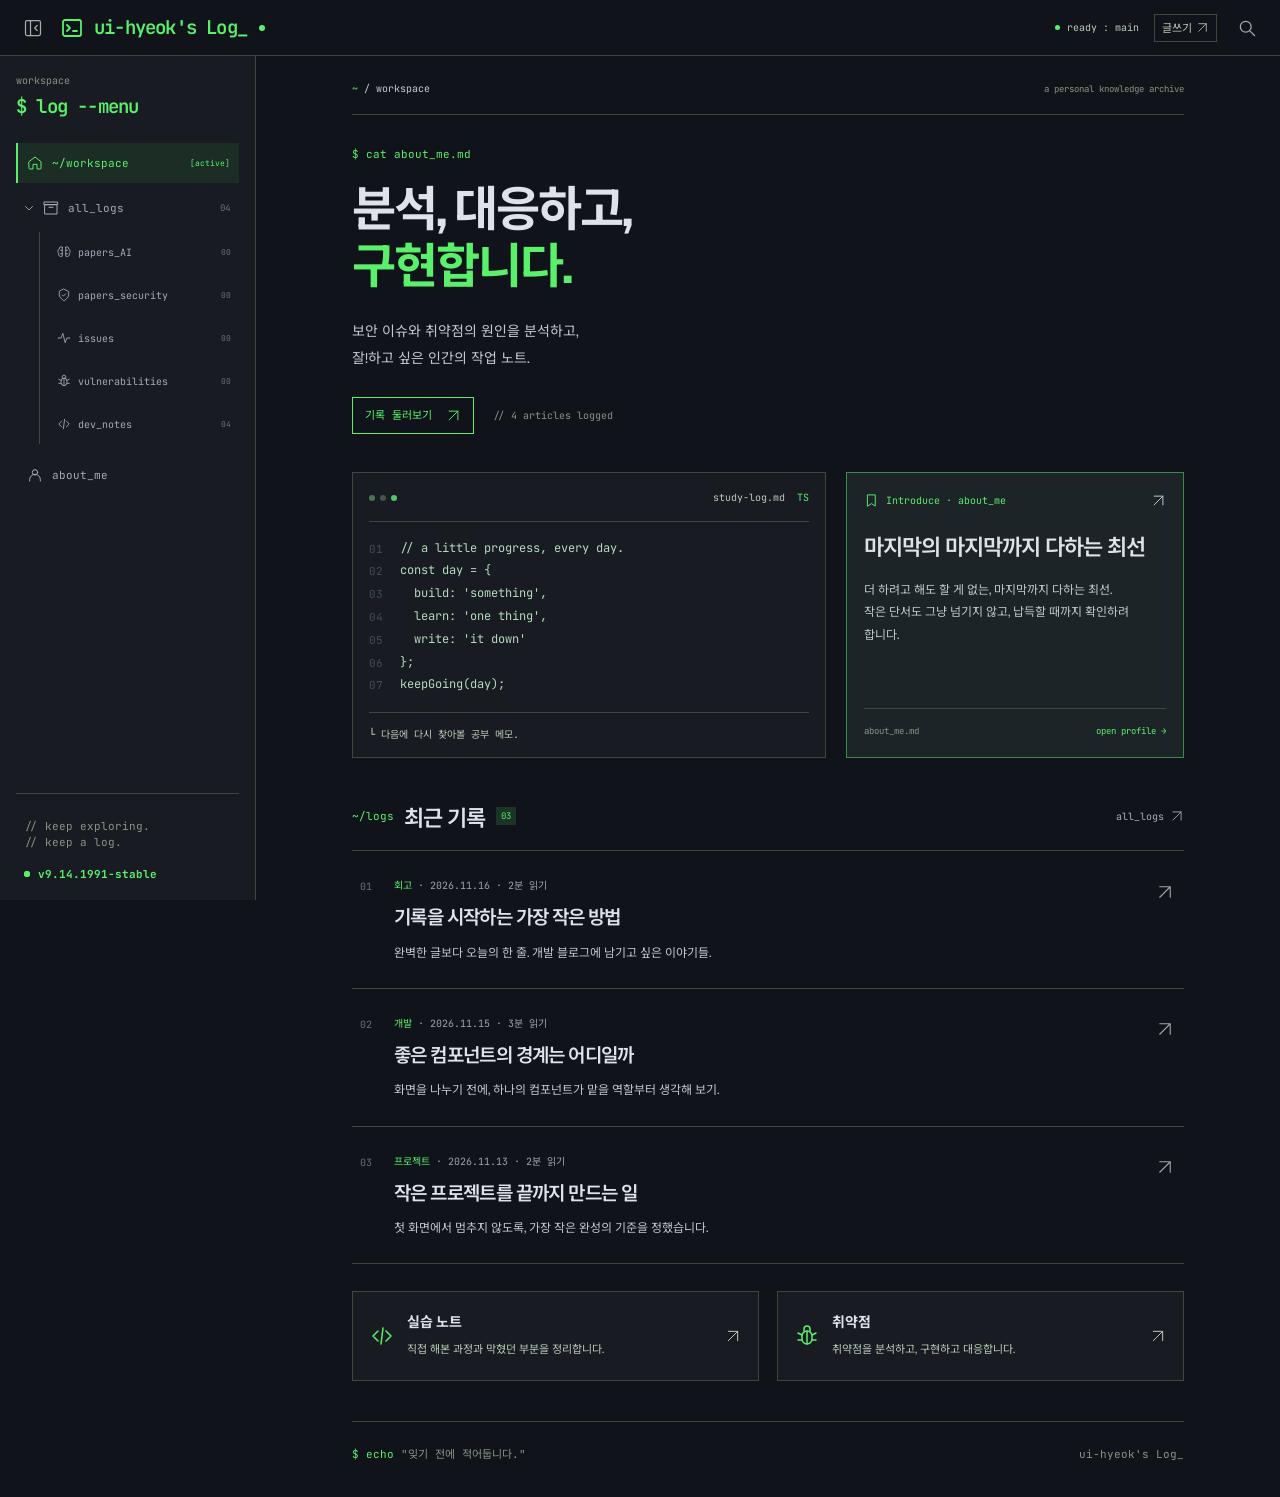
==== commit 1d14b334: "Correct home introduction label and shorten card copy" ====
--- a/index.html
+++ b/index.html
@@ -14,4 +14,4 @@
   learn: &#x27;one thing&#x27;,
   write: &#x27;it down&#x27;
 };
-keepGoing(day);</code></pre></div></div><p>└ 다음에 다시 찾아볼 공부 메모.</p></div><a class="pinned-note" href="./about.html"><div class="pin-eyebrow"><svg width="15" height="15" viewBox="0 0 24 24" fill="none" stroke="currentColor" stroke-width="1.5" stroke-linecap="round" stroke-linejoin="round" aria-hidden="true"><path d="M6 3h12v18l-6-4-6 4z"/></svg> Introduce <svg width="15" height="15" viewBox="0 0 24 24" fill="none" stroke="currentColor" stroke-width="1.5" stroke-linecap="round" stroke-linejoin="round" aria-hidden="true"><path d="M5 19 19 5M5 5h14v14"/></svg></div><h2>마지막의 마지막까지 다하는 최선</h2><p>더 하려고 해도 더 할 게 없는, 마지막의 마지막까지 다하는 최선.<br>작은 단서도 그냥 넘기지 않고, 납득할 때까지 확인하려 합니다. 배운 것을 직접 구현하며 더 나은 대응을 고민하는 변의혁입니다.</p><footer><span>about_me.md</span><span>open profile →</span></footer></a></div><section class="recent-logs" id="recent-logs"><header class="section-heading"><div><span>~/logs</span><h2>최근 기록</h2><small>03</small></div><a href="./posts.html">all_logs <svg width="14" height="14" viewBox="0 0 24 24" fill="none" stroke="currentColor" stroke-width="1.5" stroke-linecap="round" stroke-linejoin="round" aria-hidden="true"><path d="M5 19 19 5M5 5h14v14"/></svg></a></header><article class="log-row"><span class="row-number">01</span><div><div class="post-meta"><a href="./development.html">회고</a><span>·</span><time datetime="2026-11-16">2026.11.16</time><span>· 2분 읽기</span></div><h3><a href="./posts/start.html">기록을 시작하는 가장 작은 방법</a></h3><p>완벽한 글보다 오늘의 한 줄. 개발 블로그에 남기고 싶은 이야기들.</p></div><a class="row-arrow" href="./posts/start.html" aria-label="기록을 시작하는 가장 작은 방법 읽기"><svg width="18" height="18" viewBox="0 0 24 24" fill="none" stroke="currentColor" stroke-width="1.5" stroke-linecap="round" stroke-linejoin="round" aria-hidden="true"><path d="M5 19 19 5M5 5h14v14"/></svg></a></article><article class="log-row"><span class="row-number">02</span><div><div class="post-meta"><a href="./development.html">개발</a><span>·</span><time datetime="2026-11-15">2026.11.15</time><span>· 3분 읽기</span></div><h3><a href="./posts/components.html">좋은 컴포넌트의 경계는 어디일까</a></h3><p>화면을 나누기 전에, 하나의 컴포넌트가 맡을 역할부터 생각해 보기.</p></div><a class="row-arrow" href="./posts/components.html" aria-label="좋은 컴포넌트의 경계는 어디일까 읽기"><svg width="18" height="18" viewBox="0 0 24 24" fill="none" stroke="currentColor" stroke-width="1.5" stroke-linecap="round" stroke-linejoin="round" aria-hidden="true"><path d="M5 19 19 5M5 5h14v14"/></svg></a></article><article class="log-row"><span class="row-number">03</span><div><div class="post-meta"><a href="./development.html">프로젝트</a><span>·</span><time datetime="2026-11-13">2026.11.13</time><span>· 2분 읽기</span></div><h3><a href="./posts/small-project.html">작은 프로젝트를 끝까지 만드는 일</a></h3><p>첫 화면에서 멈추지 않도록, 가장 작은 완성의 기준을 정했습니다.</p></div><a class="row-arrow" href="./posts/small-project.html" aria-label="작은 프로젝트를 끝까지 만드는 일 읽기"><svg width="18" height="18" viewBox="0 0 24 24" fill="none" stroke="currentColor" stroke-width="1.5" stroke-linecap="round" stroke-linejoin="round" aria-hidden="true"><path d="M5 19 19 5M5 5h14v14"/></svg></a></article></section><div class="topic-grid"><a href="./development.html"><svg width="24" height="24" viewBox="0 0 24 24" fill="none" stroke="currentColor" stroke-width="1.5" stroke-linecap="round" stroke-linejoin="round" aria-hidden="true"><path d="m8 7-5 5 5 5m8-10 5 5-5 5m-3-13-2 16"/></svg><div><h2>실습 노트</h2><p>직접 해본 과정과 막혔던 부분을 정리합니다.</p></div><svg width="16" height="16" viewBox="0 0 24 24" fill="none" stroke="currentColor" stroke-width="1.5" stroke-linecap="round" stroke-linejoin="round" aria-hidden="true"><path d="M5 19 19 5M5 5h14v14"/></svg></a><a href="./vulnerabilities.html"><svg width="24" height="24" viewBox="0 0 24 24" fill="none" stroke="currentColor" stroke-width="1.5" stroke-linecap="round" stroke-linejoin="round" aria-hidden="true"><rect x="7" y="7" width="10" height="13" rx="5"/><path d="M9 7V5a3 3 0 0 1 6 0v2M3 9l4 2m10 0 4-2M3 16h4m10 0h4M12 7v13"/></svg><div><h2>취약점</h2><p>취약점을 분석하고, 구현하고 대응합니다.</p></div><svg width="16" height="16" viewBox="0 0 24 24" fill="none" stroke="currentColor" stroke-width="1.5" stroke-linecap="round" stroke-linejoin="round" aria-hidden="true"><path d="M5 19 19 5M5 5h14v14"/></svg></a></div><footer class="page-footer home-footer"><p><span>$ echo</span> "잊기 전에 적어둡니다."</p><span class="footer-signature">ui-hyeok&#x27;s Log_</span></footer></main></div><nav class="bottom-nav" aria-label="모바일 주 메뉴"><a href="./index.html" class="is-active" aria-current="page"><svg width="20" height="20" viewBox="0 0 24 24" fill="none" stroke="currentColor" stroke-width="1.5" stroke-linecap="round" stroke-linejoin="round" aria-hidden="true"><path d="m3 10 9-7 9 7v10a1 1 0 0 1-1 1h-5v-7H9v7H4a1 1 0 0 1-1-1z"/></svg><span>~/workspace</span></a><a href="./posts.html" class=""><svg width="20" height="20" viewBox="0 0 24 24" fill="none" stroke="currentColor" stroke-width="1.5" stroke-linecap="round" stroke-linejoin="round" aria-hidden="true"><path d="M3 7h18v14H3zM2 3h20v4H2zM9 11h6"/></svg><span>all_logs</span></a><a href="./development.html" class=""><svg width="20" height="20" viewBox="0 0 24 24" fill="none" stroke="currentColor" stroke-width="1.5" stroke-linecap="round" stroke-linejoin="round" aria-hidden="true"><path d="m8 7-5 5 5 5m8-10 5 5-5 5m-3-13-2 16"/></svg><span>dev_notes</span></a><a href="./about.html" class=""><svg width="20" height="20" viewBox="0 0 24 24" fill="none" stroke="currentColor" stroke-width="1.5" stroke-linecap="round" stroke-linejoin="round" aria-hidden="true"><circle cx="12" cy="8" r="4"/><path d="M4 21v-2a8 8 0 0 1 16 0v2"/></svg><span>about_me</span></a></nav><p id="interaction-status" class="sr-only" role="status" aria-live="polite"></p></body></html>+keepGoing(day);</code></pre></div></div><p>└ 다음에 다시 찾아볼 공부 메모.</p></div><a class="pinned-note" href="./about.html"><div class="pin-eyebrow"><svg width="15" height="15" viewBox="0 0 24 24" fill="none" stroke="currentColor" stroke-width="1.5" stroke-linecap="round" stroke-linejoin="round" aria-hidden="true"><path d="M6 3h12v18l-6-4-6 4z"/></svg> Introduce · about_me <svg width="15" height="15" viewBox="0 0 24 24" fill="none" stroke="currentColor" stroke-width="1.5" stroke-linecap="round" stroke-linejoin="round" aria-hidden="true"><path d="M5 19 19 5M5 5h14v14"/></svg></div><h2>마지막의 마지막까지 다하는 최선</h2><p>더 하려고 해도 할 게 없는, 마지막까지 다하는 최선.<br>작은 단서도 그냥 넘기지 않고, 납득할 때까지 확인하려 합니다.</p><footer><span>about_me.md</span><span>open profile →</span></footer></a></div><section class="recent-logs" id="recent-logs"><header class="section-heading"><div><span>~/logs</span><h2>최근 기록</h2><small>03</small></div><a href="./posts.html">all_logs <svg width="14" height="14" viewBox="0 0 24 24" fill="none" stroke="currentColor" stroke-width="1.5" stroke-linecap="round" stroke-linejoin="round" aria-hidden="true"><path d="M5 19 19 5M5 5h14v14"/></svg></a></header><article class="log-row"><span class="row-number">01</span><div><div class="post-meta"><a href="./development.html">회고</a><span>·</span><time datetime="2026-11-16">2026.11.16</time><span>· 2분 읽기</span></div><h3><a href="./posts/start.html">기록을 시작하는 가장 작은 방법</a></h3><p>완벽한 글보다 오늘의 한 줄. 개발 블로그에 남기고 싶은 이야기들.</p></div><a class="row-arrow" href="./posts/start.html" aria-label="기록을 시작하는 가장 작은 방법 읽기"><svg width="18" height="18" viewBox="0 0 24 24" fill="none" stroke="currentColor" stroke-width="1.5" stroke-linecap="round" stroke-linejoin="round" aria-hidden="true"><path d="M5 19 19 5M5 5h14v14"/></svg></a></article><article class="log-row"><span class="row-number">02</span><div><div class="post-meta"><a href="./development.html">개발</a><span>·</span><time datetime="2026-11-15">2026.11.15</time><span>· 3분 읽기</span></div><h3><a href="./posts/components.html">좋은 컴포넌트의 경계는 어디일까</a></h3><p>화면을 나누기 전에, 하나의 컴포넌트가 맡을 역할부터 생각해 보기.</p></div><a class="row-arrow" href="./posts/components.html" aria-label="좋은 컴포넌트의 경계는 어디일까 읽기"><svg width="18" height="18" viewBox="0 0 24 24" fill="none" stroke="currentColor" stroke-width="1.5" stroke-linecap="round" stroke-linejoin="round" aria-hidden="true"><path d="M5 19 19 5M5 5h14v14"/></svg></a></article><article class="log-row"><span class="row-number">03</span><div><div class="post-meta"><a href="./development.html">프로젝트</a><span>·</span><time datetime="2026-11-13">2026.11.13</time><span>· 2분 읽기</span></div><h3><a href="./posts/small-project.html">작은 프로젝트를 끝까지 만드는 일</a></h3><p>첫 화면에서 멈추지 않도록, 가장 작은 완성의 기준을 정했습니다.</p></div><a class="row-arrow" href="./posts/small-project.html" aria-label="작은 프로젝트를 끝까지 만드는 일 읽기"><svg width="18" height="18" viewBox="0 0 24 24" fill="none" stroke="currentColor" stroke-width="1.5" stroke-linecap="round" stroke-linejoin="round" aria-hidden="true"><path d="M5 19 19 5M5 5h14v14"/></svg></a></article></section><div class="topic-grid"><a href="./development.html"><svg width="24" height="24" viewBox="0 0 24 24" fill="none" stroke="currentColor" stroke-width="1.5" stroke-linecap="round" stroke-linejoin="round" aria-hidden="true"><path d="m8 7-5 5 5 5m8-10 5 5-5 5m-3-13-2 16"/></svg><div><h2>실습 노트</h2><p>직접 해본 과정과 막혔던 부분을 정리합니다.</p></div><svg width="16" height="16" viewBox="0 0 24 24" fill="none" stroke="currentColor" stroke-width="1.5" stroke-linecap="round" stroke-linejoin="round" aria-hidden="true"><path d="M5 19 19 5M5 5h14v14"/></svg></a><a href="./vulnerabilities.html"><svg width="24" height="24" viewBox="0 0 24 24" fill="none" stroke="currentColor" stroke-width="1.5" stroke-linecap="round" stroke-linejoin="round" aria-hidden="true"><rect x="7" y="7" width="10" height="13" rx="5"/><path d="M9 7V5a3 3 0 0 1 6 0v2M3 9l4 2m10 0 4-2M3 16h4m10 0h4M12 7v13"/></svg><div><h2>취약점</h2><p>취약점을 분석하고, 구현하고 대응합니다.</p></div><svg width="16" height="16" viewBox="0 0 24 24" fill="none" stroke="currentColor" stroke-width="1.5" stroke-linecap="round" stroke-linejoin="round" aria-hidden="true"><path d="M5 19 19 5M5 5h14v14"/></svg></a></div><footer class="page-footer home-footer"><p><span>$ echo</span> "잊기 전에 적어둡니다."</p><span class="footer-signature">ui-hyeok&#x27;s Log_</span></footer></main></div><nav class="bottom-nav" aria-label="모바일 주 메뉴"><a href="./index.html" class="is-active" aria-current="page"><svg width="20" height="20" viewBox="0 0 24 24" fill="none" stroke="currentColor" stroke-width="1.5" stroke-linecap="round" stroke-linejoin="round" aria-hidden="true"><path d="m3 10 9-7 9 7v10a1 1 0 0 1-1 1h-5v-7H9v7H4a1 1 0 0 1-1-1z"/></svg><span>~/workspace</span></a><a href="./posts.html" class=""><svg width="20" height="20" viewBox="0 0 24 24" fill="none" stroke="currentColor" stroke-width="1.5" stroke-linecap="round" stroke-linejoin="round" aria-hidden="true"><path d="M3 7h18v14H3zM2 3h20v4H2zM9 11h6"/></svg><span>all_logs</span></a><a href="./development.html" class=""><svg width="20" height="20" viewBox="0 0 24 24" fill="none" stroke="currentColor" stroke-width="1.5" stroke-linecap="round" stroke-linejoin="round" aria-hidden="true"><path d="m8 7-5 5 5 5m8-10 5 5-5 5m-3-13-2 16"/></svg><span>dev_notes</span></a><a href="./about.html" class=""><svg width="20" height="20" viewBox="0 0 24 24" fill="none" stroke="currentColor" stroke-width="1.5" stroke-linecap="round" stroke-linejoin="round" aria-hidden="true"><circle cx="12" cy="8" r="4"/><path d="M4 21v-2a8 8 0 0 1 16 0v2"/></svg><span>about_me</span></a></nav><p id="interaction-status" class="sr-only" role="status" aria-live="polite"></p></body></html>
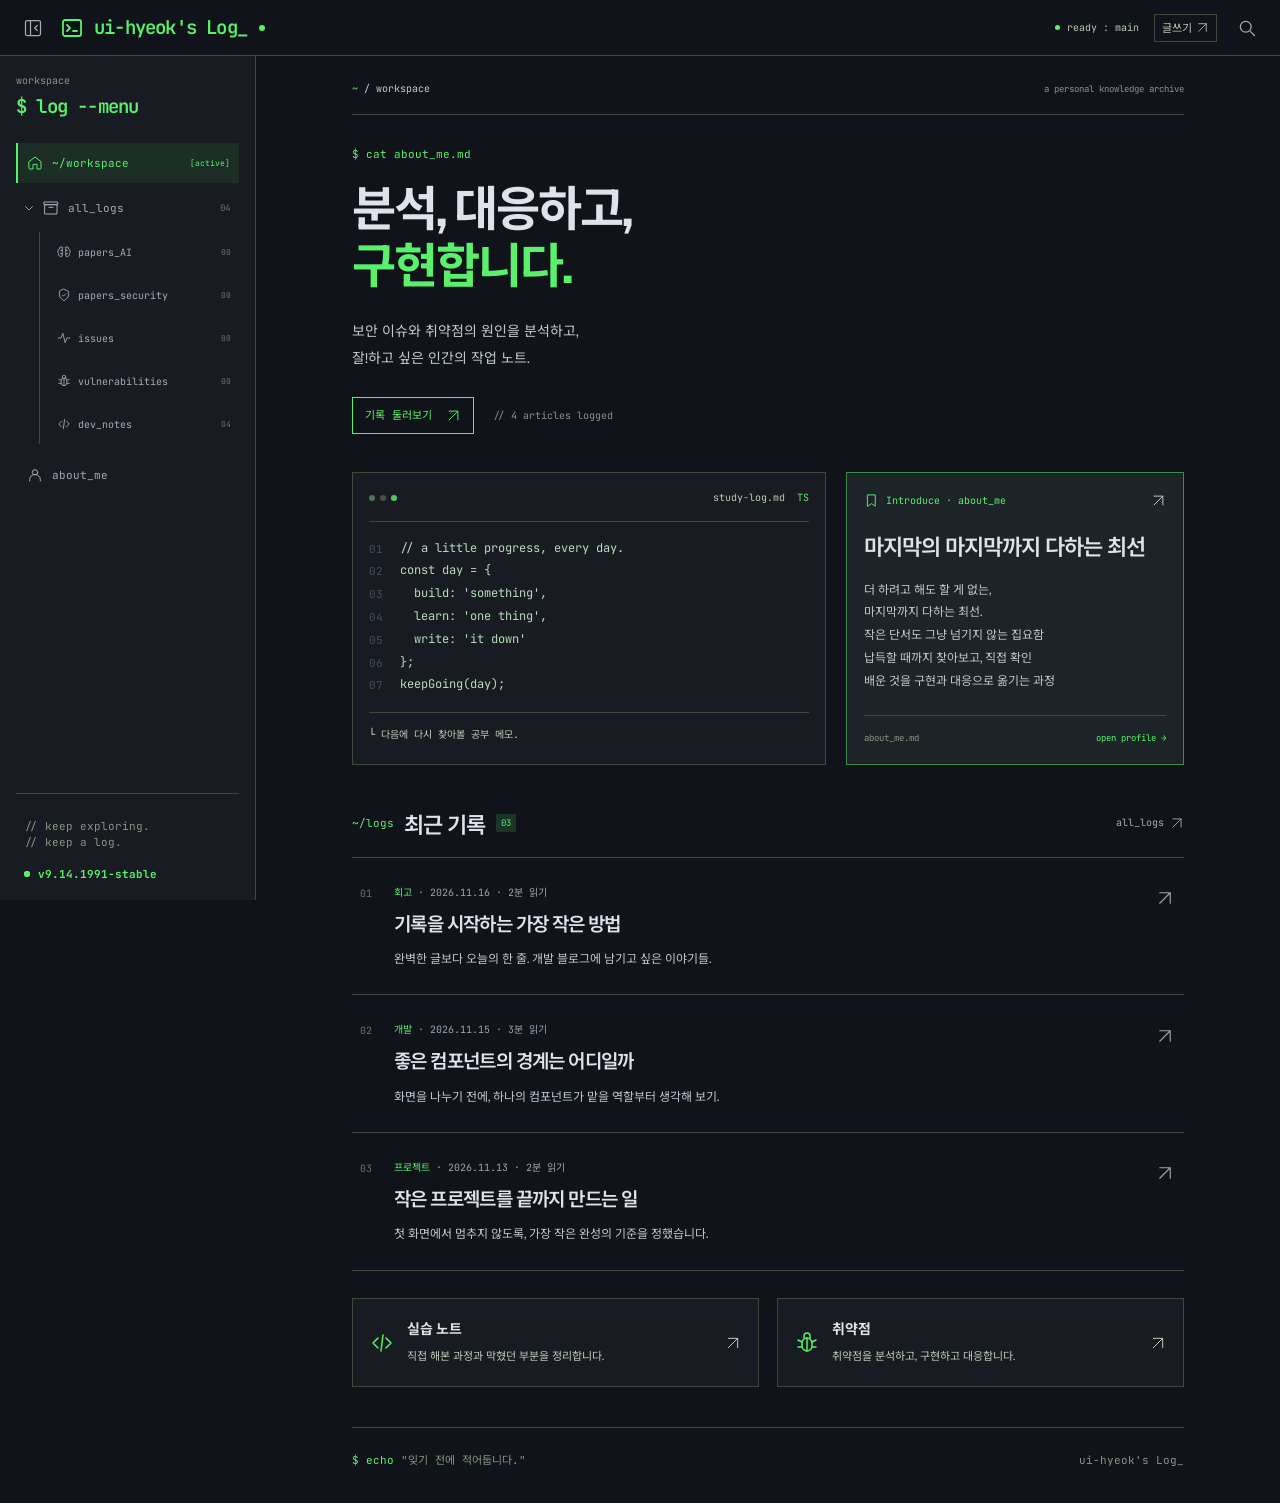
==== commit 593f95bb: "Rewrite home introduction as five concise lines" ====
--- a/index.html
+++ b/index.html
@@ -14,4 +14,4 @@
   learn: &#x27;one thing&#x27;,
   write: &#x27;it down&#x27;
 };
-keepGoing(day);</code></pre></div></div><p>└ 다음에 다시 찾아볼 공부 메모.</p></div><a class="pinned-note" href="./about.html"><div class="pin-eyebrow"><svg width="15" height="15" viewBox="0 0 24 24" fill="none" stroke="currentColor" stroke-width="1.5" stroke-linecap="round" stroke-linejoin="round" aria-hidden="true"><path d="M6 3h12v18l-6-4-6 4z"/></svg> Introduce · about_me <svg width="15" height="15" viewBox="0 0 24 24" fill="none" stroke="currentColor" stroke-width="1.5" stroke-linecap="round" stroke-linejoin="round" aria-hidden="true"><path d="M5 19 19 5M5 5h14v14"/></svg></div><h2>마지막의 마지막까지 다하는 최선</h2><p>더 하려고 해도 할 게 없는, 마지막까지 다하는 최선.<br>작은 단서도 그냥 넘기지 않고, 납득할 때까지 확인하려 합니다.</p><footer><span>about_me.md</span><span>open profile →</span></footer></a></div><section class="recent-logs" id="recent-logs"><header class="section-heading"><div><span>~/logs</span><h2>최근 기록</h2><small>03</small></div><a href="./posts.html">all_logs <svg width="14" height="14" viewBox="0 0 24 24" fill="none" stroke="currentColor" stroke-width="1.5" stroke-linecap="round" stroke-linejoin="round" aria-hidden="true"><path d="M5 19 19 5M5 5h14v14"/></svg></a></header><article class="log-row"><span class="row-number">01</span><div><div class="post-meta"><a href="./development.html">회고</a><span>·</span><time datetime="2026-11-16">2026.11.16</time><span>· 2분 읽기</span></div><h3><a href="./posts/start.html">기록을 시작하는 가장 작은 방법</a></h3><p>완벽한 글보다 오늘의 한 줄. 개발 블로그에 남기고 싶은 이야기들.</p></div><a class="row-arrow" href="./posts/start.html" aria-label="기록을 시작하는 가장 작은 방법 읽기"><svg width="18" height="18" viewBox="0 0 24 24" fill="none" stroke="currentColor" stroke-width="1.5" stroke-linecap="round" stroke-linejoin="round" aria-hidden="true"><path d="M5 19 19 5M5 5h14v14"/></svg></a></article><article class="log-row"><span class="row-number">02</span><div><div class="post-meta"><a href="./development.html">개발</a><span>·</span><time datetime="2026-11-15">2026.11.15</time><span>· 3분 읽기</span></div><h3><a href="./posts/components.html">좋은 컴포넌트의 경계는 어디일까</a></h3><p>화면을 나누기 전에, 하나의 컴포넌트가 맡을 역할부터 생각해 보기.</p></div><a class="row-arrow" href="./posts/components.html" aria-label="좋은 컴포넌트의 경계는 어디일까 읽기"><svg width="18" height="18" viewBox="0 0 24 24" fill="none" stroke="currentColor" stroke-width="1.5" stroke-linecap="round" stroke-linejoin="round" aria-hidden="true"><path d="M5 19 19 5M5 5h14v14"/></svg></a></article><article class="log-row"><span class="row-number">03</span><div><div class="post-meta"><a href="./development.html">프로젝트</a><span>·</span><time datetime="2026-11-13">2026.11.13</time><span>· 2분 읽기</span></div><h3><a href="./posts/small-project.html">작은 프로젝트를 끝까지 만드는 일</a></h3><p>첫 화면에서 멈추지 않도록, 가장 작은 완성의 기준을 정했습니다.</p></div><a class="row-arrow" href="./posts/small-project.html" aria-label="작은 프로젝트를 끝까지 만드는 일 읽기"><svg width="18" height="18" viewBox="0 0 24 24" fill="none" stroke="currentColor" stroke-width="1.5" stroke-linecap="round" stroke-linejoin="round" aria-hidden="true"><path d="M5 19 19 5M5 5h14v14"/></svg></a></article></section><div class="topic-grid"><a href="./development.html"><svg width="24" height="24" viewBox="0 0 24 24" fill="none" stroke="currentColor" stroke-width="1.5" stroke-linecap="round" stroke-linejoin="round" aria-hidden="true"><path d="m8 7-5 5 5 5m8-10 5 5-5 5m-3-13-2 16"/></svg><div><h2>실습 노트</h2><p>직접 해본 과정과 막혔던 부분을 정리합니다.</p></div><svg width="16" height="16" viewBox="0 0 24 24" fill="none" stroke="currentColor" stroke-width="1.5" stroke-linecap="round" stroke-linejoin="round" aria-hidden="true"><path d="M5 19 19 5M5 5h14v14"/></svg></a><a href="./vulnerabilities.html"><svg width="24" height="24" viewBox="0 0 24 24" fill="none" stroke="currentColor" stroke-width="1.5" stroke-linecap="round" stroke-linejoin="round" aria-hidden="true"><rect x="7" y="7" width="10" height="13" rx="5"/><path d="M9 7V5a3 3 0 0 1 6 0v2M3 9l4 2m10 0 4-2M3 16h4m10 0h4M12 7v13"/></svg><div><h2>취약점</h2><p>취약점을 분석하고, 구현하고 대응합니다.</p></div><svg width="16" height="16" viewBox="0 0 24 24" fill="none" stroke="currentColor" stroke-width="1.5" stroke-linecap="round" stroke-linejoin="round" aria-hidden="true"><path d="M5 19 19 5M5 5h14v14"/></svg></a></div><footer class="page-footer home-footer"><p><span>$ echo</span> "잊기 전에 적어둡니다."</p><span class="footer-signature">ui-hyeok&#x27;s Log_</span></footer></main></div><nav class="bottom-nav" aria-label="모바일 주 메뉴"><a href="./index.html" class="is-active" aria-current="page"><svg width="20" height="20" viewBox="0 0 24 24" fill="none" stroke="currentColor" stroke-width="1.5" stroke-linecap="round" stroke-linejoin="round" aria-hidden="true"><path d="m3 10 9-7 9 7v10a1 1 0 0 1-1 1h-5v-7H9v7H4a1 1 0 0 1-1-1z"/></svg><span>~/workspace</span></a><a href="./posts.html" class=""><svg width="20" height="20" viewBox="0 0 24 24" fill="none" stroke="currentColor" stroke-width="1.5" stroke-linecap="round" stroke-linejoin="round" aria-hidden="true"><path d="M3 7h18v14H3zM2 3h20v4H2zM9 11h6"/></svg><span>all_logs</span></a><a href="./development.html" class=""><svg width="20" height="20" viewBox="0 0 24 24" fill="none" stroke="currentColor" stroke-width="1.5" stroke-linecap="round" stroke-linejoin="round" aria-hidden="true"><path d="m8 7-5 5 5 5m8-10 5 5-5 5m-3-13-2 16"/></svg><span>dev_notes</span></a><a href="./about.html" class=""><svg width="20" height="20" viewBox="0 0 24 24" fill="none" stroke="currentColor" stroke-width="1.5" stroke-linecap="round" stroke-linejoin="round" aria-hidden="true"><circle cx="12" cy="8" r="4"/><path d="M4 21v-2a8 8 0 0 1 16 0v2"/></svg><span>about_me</span></a></nav><p id="interaction-status" class="sr-only" role="status" aria-live="polite"></p></body></html>+keepGoing(day);</code></pre></div></div><p>└ 다음에 다시 찾아볼 공부 메모.</p></div><a class="pinned-note" href="./about.html"><div class="pin-eyebrow"><svg width="15" height="15" viewBox="0 0 24 24" fill="none" stroke="currentColor" stroke-width="1.5" stroke-linecap="round" stroke-linejoin="round" aria-hidden="true"><path d="M6 3h12v18l-6-4-6 4z"/></svg> Introduce · about_me <svg width="15" height="15" viewBox="0 0 24 24" fill="none" stroke="currentColor" stroke-width="1.5" stroke-linecap="round" stroke-linejoin="round" aria-hidden="true"><path d="M5 19 19 5M5 5h14v14"/></svg></div><h2>마지막의 마지막까지 다하는 최선</h2><p>더 하려고 해도 할 게 없는,<br>마지막까지 다하는 최선.<br>작은 단서도 그냥 넘기지 않는 집요함<br>납득할 때까지 찾아보고, 직접 확인<br>배운 것을 구현과 대응으로 옮기는 과정</p><footer><span>about_me.md</span><span>open profile →</span></footer></a></div><section class="recent-logs" id="recent-logs"><header class="section-heading"><div><span>~/logs</span><h2>최근 기록</h2><small>03</small></div><a href="./posts.html">all_logs <svg width="14" height="14" viewBox="0 0 24 24" fill="none" stroke="currentColor" stroke-width="1.5" stroke-linecap="round" stroke-linejoin="round" aria-hidden="true"><path d="M5 19 19 5M5 5h14v14"/></svg></a></header><article class="log-row"><span class="row-number">01</span><div><div class="post-meta"><a href="./development.html">회고</a><span>·</span><time datetime="2026-11-16">2026.11.16</time><span>· 2분 읽기</span></div><h3><a href="./posts/start.html">기록을 시작하는 가장 작은 방법</a></h3><p>완벽한 글보다 오늘의 한 줄. 개발 블로그에 남기고 싶은 이야기들.</p></div><a class="row-arrow" href="./posts/start.html" aria-label="기록을 시작하는 가장 작은 방법 읽기"><svg width="18" height="18" viewBox="0 0 24 24" fill="none" stroke="currentColor" stroke-width="1.5" stroke-linecap="round" stroke-linejoin="round" aria-hidden="true"><path d="M5 19 19 5M5 5h14v14"/></svg></a></article><article class="log-row"><span class="row-number">02</span><div><div class="post-meta"><a href="./development.html">개발</a><span>·</span><time datetime="2026-11-15">2026.11.15</time><span>· 3분 읽기</span></div><h3><a href="./posts/components.html">좋은 컴포넌트의 경계는 어디일까</a></h3><p>화면을 나누기 전에, 하나의 컴포넌트가 맡을 역할부터 생각해 보기.</p></div><a class="row-arrow" href="./posts/components.html" aria-label="좋은 컴포넌트의 경계는 어디일까 읽기"><svg width="18" height="18" viewBox="0 0 24 24" fill="none" stroke="currentColor" stroke-width="1.5" stroke-linecap="round" stroke-linejoin="round" aria-hidden="true"><path d="M5 19 19 5M5 5h14v14"/></svg></a></article><article class="log-row"><span class="row-number">03</span><div><div class="post-meta"><a href="./development.html">프로젝트</a><span>·</span><time datetime="2026-11-13">2026.11.13</time><span>· 2분 읽기</span></div><h3><a href="./posts/small-project.html">작은 프로젝트를 끝까지 만드는 일</a></h3><p>첫 화면에서 멈추지 않도록, 가장 작은 완성의 기준을 정했습니다.</p></div><a class="row-arrow" href="./posts/small-project.html" aria-label="작은 프로젝트를 끝까지 만드는 일 읽기"><svg width="18" height="18" viewBox="0 0 24 24" fill="none" stroke="currentColor" stroke-width="1.5" stroke-linecap="round" stroke-linejoin="round" aria-hidden="true"><path d="M5 19 19 5M5 5h14v14"/></svg></a></article></section><div class="topic-grid"><a href="./development.html"><svg width="24" height="24" viewBox="0 0 24 24" fill="none" stroke="currentColor" stroke-width="1.5" stroke-linecap="round" stroke-linejoin="round" aria-hidden="true"><path d="m8 7-5 5 5 5m8-10 5 5-5 5m-3-13-2 16"/></svg><div><h2>실습 노트</h2><p>직접 해본 과정과 막혔던 부분을 정리합니다.</p></div><svg width="16" height="16" viewBox="0 0 24 24" fill="none" stroke="currentColor" stroke-width="1.5" stroke-linecap="round" stroke-linejoin="round" aria-hidden="true"><path d="M5 19 19 5M5 5h14v14"/></svg></a><a href="./vulnerabilities.html"><svg width="24" height="24" viewBox="0 0 24 24" fill="none" stroke="currentColor" stroke-width="1.5" stroke-linecap="round" stroke-linejoin="round" aria-hidden="true"><rect x="7" y="7" width="10" height="13" rx="5"/><path d="M9 7V5a3 3 0 0 1 6 0v2M3 9l4 2m10 0 4-2M3 16h4m10 0h4M12 7v13"/></svg><div><h2>취약점</h2><p>취약점을 분석하고, 구현하고 대응합니다.</p></div><svg width="16" height="16" viewBox="0 0 24 24" fill="none" stroke="currentColor" stroke-width="1.5" stroke-linecap="round" stroke-linejoin="round" aria-hidden="true"><path d="M5 19 19 5M5 5h14v14"/></svg></a></div><footer class="page-footer home-footer"><p><span>$ echo</span> "잊기 전에 적어둡니다."</p><span class="footer-signature">ui-hyeok&#x27;s Log_</span></footer></main></div><nav class="bottom-nav" aria-label="모바일 주 메뉴"><a href="./index.html" class="is-active" aria-current="page"><svg width="20" height="20" viewBox="0 0 24 24" fill="none" stroke="currentColor" stroke-width="1.5" stroke-linecap="round" stroke-linejoin="round" aria-hidden="true"><path d="m3 10 9-7 9 7v10a1 1 0 0 1-1 1h-5v-7H9v7H4a1 1 0 0 1-1-1z"/></svg><span>~/workspace</span></a><a href="./posts.html" class=""><svg width="20" height="20" viewBox="0 0 24 24" fill="none" stroke="currentColor" stroke-width="1.5" stroke-linecap="round" stroke-linejoin="round" aria-hidden="true"><path d="M3 7h18v14H3zM2 3h20v4H2zM9 11h6"/></svg><span>all_logs</span></a><a href="./development.html" class=""><svg width="20" height="20" viewBox="0 0 24 24" fill="none" stroke="currentColor" stroke-width="1.5" stroke-linecap="round" stroke-linejoin="round" aria-hidden="true"><path d="m8 7-5 5 5 5m8-10 5 5-5 5m-3-13-2 16"/></svg><span>dev_notes</span></a><a href="./about.html" class=""><svg width="20" height="20" viewBox="0 0 24 24" fill="none" stroke="currentColor" stroke-width="1.5" stroke-linecap="round" stroke-linejoin="round" aria-hidden="true"><circle cx="12" cy="8" r="4"/><path d="M4 21v-2a8 8 0 0 1 16 0v2"/></svg><span>about_me</span></a></nav><p id="interaction-status" class="sr-only" role="status" aria-live="polite"></p></body></html>
